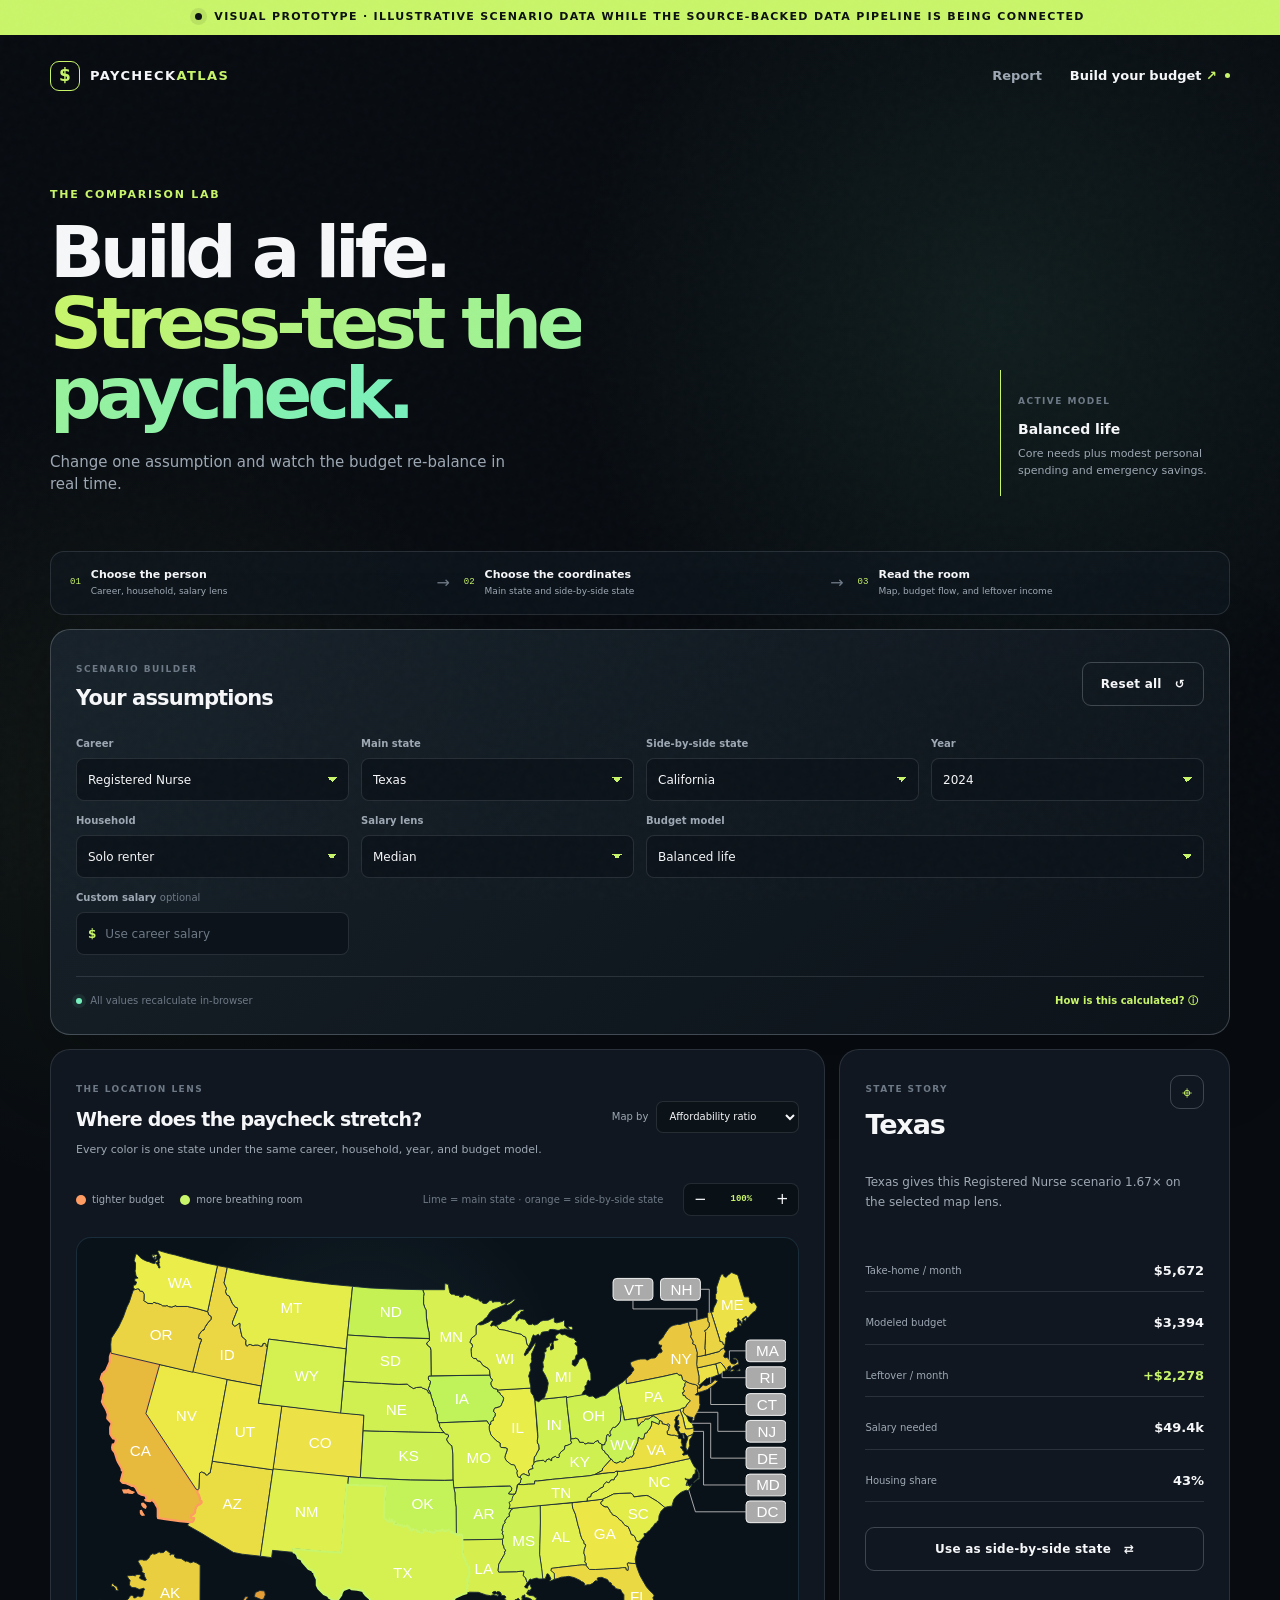
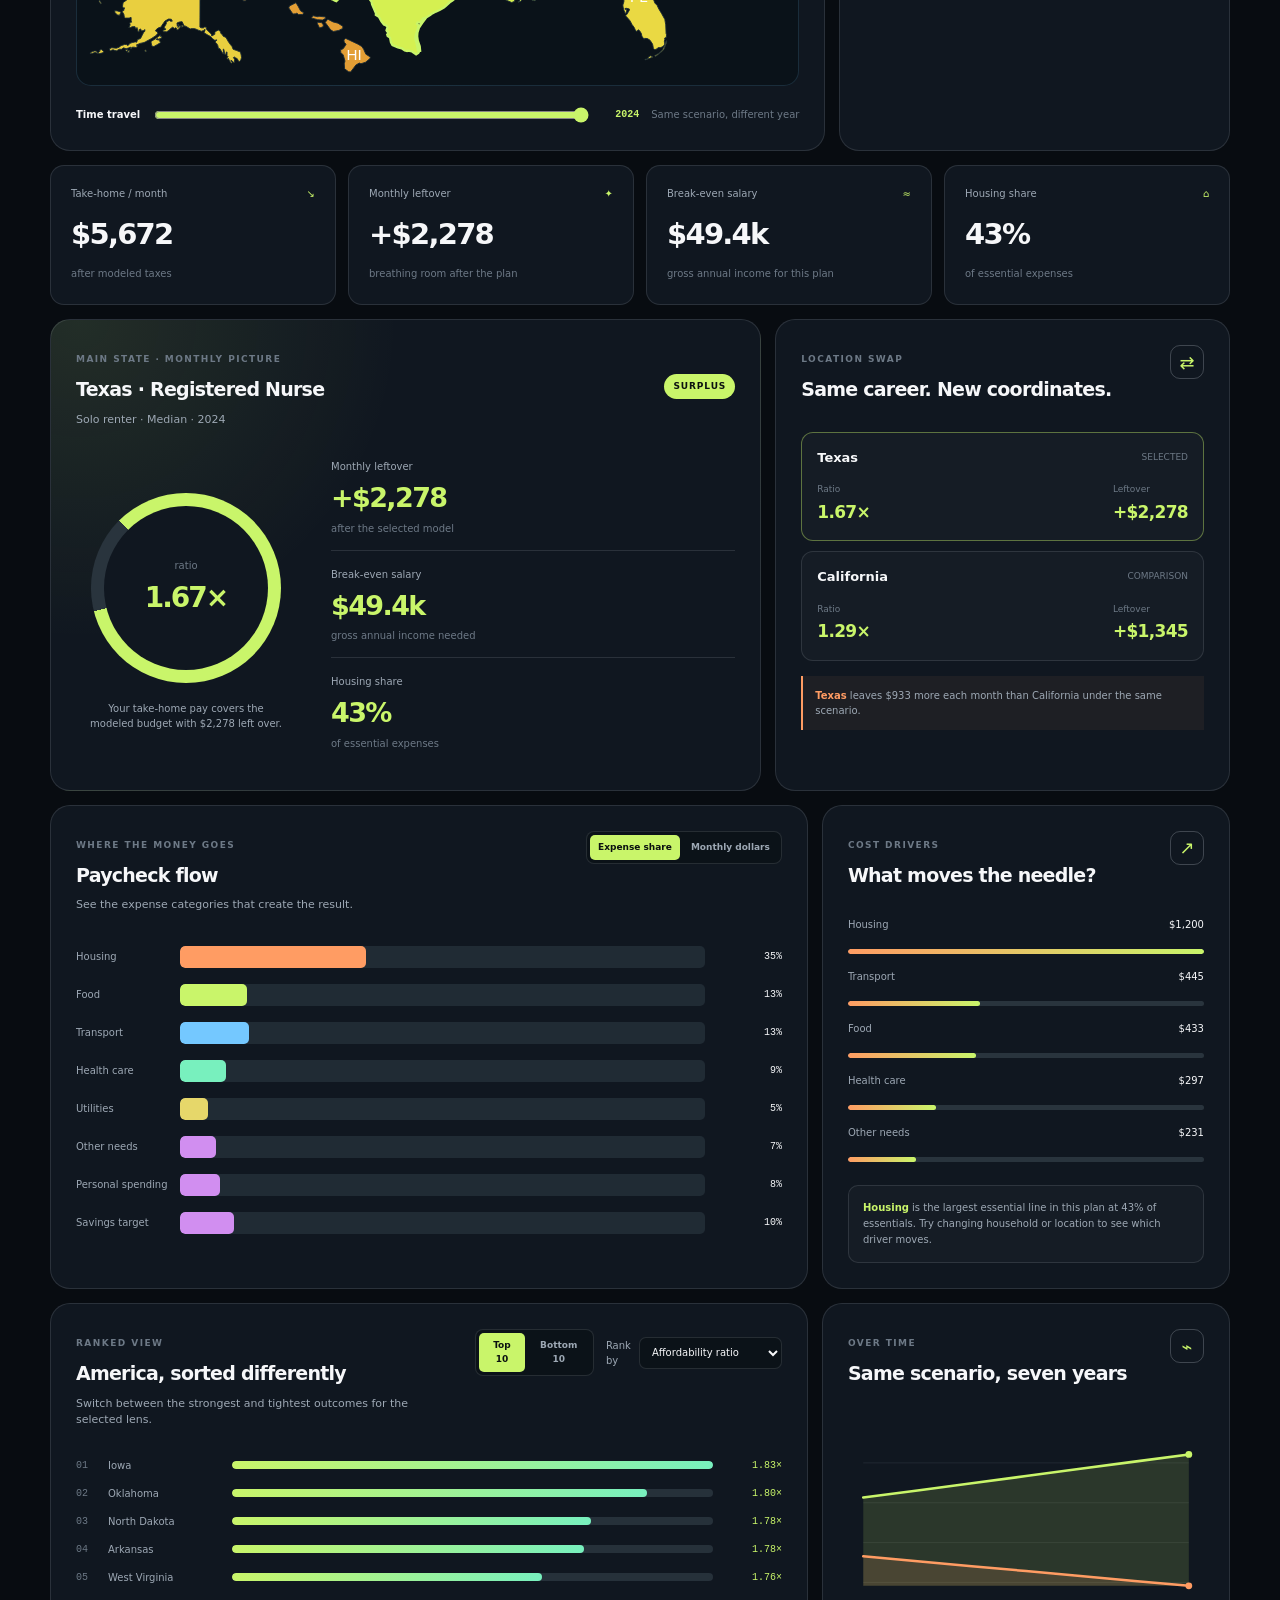
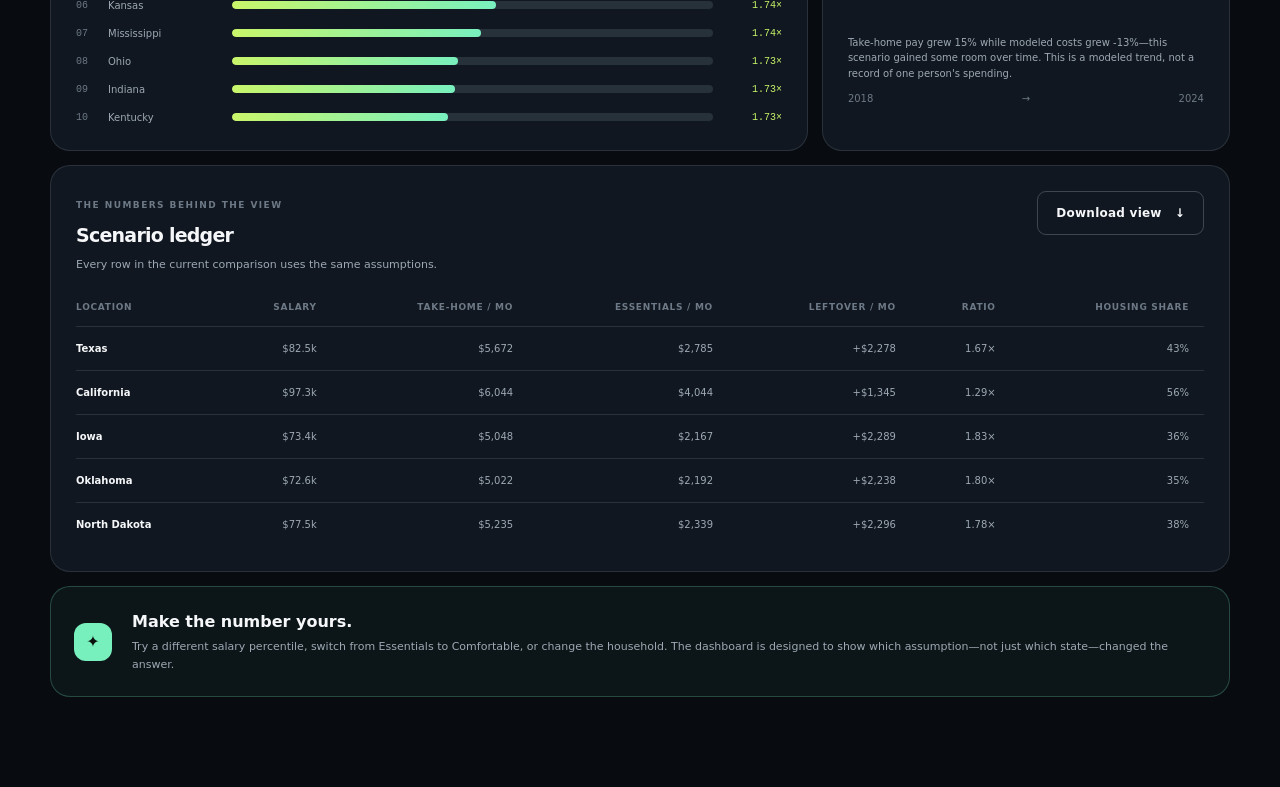
==== dashboard.html @ 1a088d0b "Add persona storytelling and dashboard guidance" ====
<!doctype html>
<html lang="en">
<head>
  <meta charset="utf-8">
  <meta name="viewport" content="width=device-width, initial-scale=1">
  <title>Build your budget · Paycheck Atlas</title>
  <link rel="stylesheet" href="styles.css">
</head>
<body data-page="dashboard">
  <div class="prototype-banner"><span class="pulse-dot"></span> Visual prototype · illustrative scenario data while the source-backed data pipeline is being connected</div>
  <nav class="site-nav shell"><a class="brand" href="index.html"><span class="brand-mark">$</span><span>PAYCHECK<span class="brand-accent">ATLAS</span></span></a><div class="nav-links"><a href="index.html">Report</a><a class="active" href="dashboard.html">Build your budget <span class="arrow">↗</span></a></div></nav>

  <main class="dashboard-shell shell">
    <header class="dashboard-head"><div><p class="eyebrow">The comparison lab</p><h1>Build a life.<br><span class="gradient-text">Stress-test the paycheck.</span></h1><p>Change one assumption and watch the budget re-balance in real time.</p></div><div class="dashboard-mode"><span class="tiny-label">ACTIVE MODEL</span><strong id="active-model-label">Balanced life</strong><span id="active-model-note">Core needs plus modest personal spending and emergency savings.</span></div></header>

    <section class="dashboard-steps" aria-label="How to use the dashboard"><div><span>01</span><strong>Choose the person</strong><small>Career, household, salary lens</small></div><i>→</i><div><span>02</span><strong>Choose the coordinates</strong><small>Main state and side-by-side state</small></div><i>→</i><div><span>03</span><strong>Read the room</strong><small>Map, budget flow, and leftover income</small></div></section>

    <section class="control-stage">
      <div class="control-header"><div><span class="card-kicker">SCENARIO BUILDER</span><h2>Your assumptions</h2></div><button class="button button-ghost" id="reset-dashboard">Reset all <span>↺</span></button></div>
      <div class="control-grid">
        <label class="control-field"><span>Career</span><select id="career-select"></select></label>
        <label class="control-field"><span>Main state</span><select id="state-select"></select></label>
        <label class="control-field"><span>Side-by-side state</span><select id="compare-state-select"></select></label>
        <label class="control-field"><span>Year</span><select id="year-select"></select></label>
        <label class="control-field"><span>Household</span><select id="household-select"></select></label>
        <label class="control-field"><span>Salary lens</span><select id="percentile-select"></select></label>
        <label class="control-field control-wide"><span>Budget model</span><select id="mode-select"></select></label>
        <label class="control-field custom-salary-field"><span>Custom salary <em>optional</em></span><div class="input-prefix"><span>$</span><input id="custom-salary" type="number" min="20000" max="300000" step="1000" placeholder="Use career salary"></div></label>
      </div>
      <div class="control-foot"><span><i class="live-dot"></i> All values recalculate in-browser</span><button class="assumption-button" id="assumptions-open">How is this calculated? <span>ⓘ</span></button></div>
    </section>

    <section class="map-stage">
      <article class="dash-panel map-panel">
        <div class="panel-top map-panel-top"><div><span class="card-kicker">THE LOCATION LENS</span><h2>Where does the paycheck stretch?</h2><p>Every color is one state under the same career, household, year, and budget model.</p></div><label class="inline-select"><span>Map by</span><select id="map-measure"><option value="ratio">Affordability ratio</option><option value="leftover">Monthly leftover</option><option value="required">Salary required</option><option value="price">Price level</option></select></label></div>
        <div class="map-toolbar"><span><i class="map-legend-dot low"></i> tighter budget</span><span><i class="map-legend-dot high"></i> more breathing room</span><span class="map-hint">Lime = main state · orange = side-by-side state</span><div class="map-tools" aria-label="Map zoom controls"><button type="button" id="map-zoom-out" aria-label="Zoom out" title="Zoom out">−</button><button type="button" id="map-zoom-reset" aria-label="Reset map zoom" title="Reset zoom"><span id="map-zoom-value">100%</span></button><button type="button" id="map-zoom-in" aria-label="Zoom in" title="Zoom in">+</button></div></div>
        <div class="atlas-map" id="atlas-map" aria-label="Interactive prototype map of the United States"><div class="map-tooltip" id="map-tooltip" role="status" aria-live="polite"></div></div>
        <div class="map-scrubber"><span class="scrubber-label">Time travel</span><input id="map-year-scrubber" type="range" min="2018" max="2024" step="1" value="2024"><output id="map-year-label">2024</output><span class="scrubber-note">Same scenario, different year</span></div>
      </article>
      <aside class="dash-panel map-story-panel"><div class="panel-top"><div><span class="card-kicker">STATE STORY</span><h2 id="map-selected-state">Texas</h2></div><span class="card-icon">⌖</span></div><p class="map-story-copy" id="map-selected-copy">Click a state to inspect its numbers. Use the button below to make it the side-by-side state.</p><div class="map-story-details" id="map-selected-detail"></div><button class="button button-ghost map-compare-button" id="map-compare-button">Use as side-by-side state <span>⇄</span></button></aside>
    </section>

    <section class="dashboard-kpis" id="dashboard-kpis"></section>

    <section class="dashboard-grid top-grid">
      <article class="dash-panel hero-result-panel"><div class="panel-top"><div><span class="card-kicker">MAIN STATE · MONTHLY PICTURE</span><h2 id="result-title">Texas · Registered Nurse</h2><p id="result-subtitle">Solo renter · Median salary · 2024</p></div><div class="result-badge" id="result-badge">SURPLUS</div></div><div class="hero-result-body"><div class="gauge-wrap"><div class="gauge" id="affordability-gauge"><div class="gauge-center"><span>ratio</span><strong id="gauge-value">1.00×</strong></div></div><div class="gauge-caption" id="gauge-caption">Your take-home pay covers the modeled budget.</div></div><div class="result-figures"><div class="result-figure"><span>Monthly leftover</span><strong id="leftover-value">$0</strong><small id="leftover-note">after the selected model</small></div><div class="result-figure"><span>Break-even salary</span><strong id="break-even-value">$0</strong><small>gross annual income needed</small></div><div class="result-figure"><span>Housing share</span><strong id="housing-share-value">0%</strong><small>of essential expenses</small></div></div></div></article>
      <article class="dash-panel comparison-panel"><div class="panel-top"><div><span class="card-kicker">LOCATION SWAP</span><h2 id="comparison-title">Same career. New coordinates.</h2></div><span class="card-icon">⇄</span></div><div class="compare-cards" id="compare-cards"></div><div class="compare-delta" id="compare-delta"></div></article>
    </section>

    <section class="dashboard-grid chart-grid">
      <article class="dash-panel wide-panel"><div class="panel-top"><div><span class="card-kicker">WHERE THE MONEY GOES</span><h2>Paycheck flow</h2><p>See the expense categories that create the result.</p></div><div class="switch-group" role="group" aria-label="Chart measure"><button class="switch-button active" data-chart-measure="expenses">Expense share</button><button class="switch-button" data-chart-measure="dollars">Monthly dollars</button></div></div><div class="waterfall" id="waterfall-chart"></div></article>
      <article class="dash-panel"><div class="panel-top"><div><span class="card-kicker">COST DRIVERS</span><h2>What moves the needle?</h2></div><span class="card-icon">↗</span></div><div id="driver-list" class="driver-list"></div><div class="driver-callout" id="driver-callout"></div></article>
    </section>

    <section class="dashboard-grid chart-grid lower-grid">
      <article class="dash-panel wide-panel"><div class="panel-top"><div><span class="card-kicker">RANKED VIEW</span><h2>America, sorted differently</h2><p>Switch between the strongest and tightest outcomes for the selected lens.</p></div><div class="rank-panel-actions"><div class="switch-group" role="group" aria-label="Ranking direction"><button class="switch-button active" data-rank-direction="top">Top 10</button><button class="switch-button" data-rank-direction="bottom">Bottom 10</button></div><label class="inline-select"><span>Rank by</span><select id="rank-measure"><option value="ratio">Affordability ratio</option><option value="leftover">Monthly leftover</option><option value="salary">Median salary</option><option value="price">Price level</option></select></label></div></div><div class="ranked-list" id="ranked-list"></div></article>
      <article class="dash-panel"><div class="panel-top"><div><span class="card-kicker">OVER TIME</span><h2>Same scenario, seven years</h2></div><span class="card-icon">⌁</span></div><div class="mini-trend" id="dashboard-trend"></div><p class="trend-insight" id="dashboard-trend-insight"></p><div class="trend-foot"><span id="trend-start">2018</span><span>→</span><span id="trend-end">2024</span></div></article>
    </section>

    <section class="dash-panel table-panel"><div class="panel-top"><div><span class="card-kicker">THE NUMBERS BEHIND THE VIEW</span><h2>Scenario ledger</h2><p>Every row in the current comparison uses the same assumptions.</p></div><div class="table-actions"><button class="button button-ghost" id="download-scenario">Download view <span>↓</span></button></div></div><div class="table-scroll"><table id="scenario-table"><thead><tr><th>Location</th><th>Salary</th><th>Take-home / mo</th><th>Essentials / mo</th><th>Leftover / mo</th><th>Ratio</th><th>Housing share</th></tr></thead><tbody></tbody></table></div></section>

    <section class="dashboard-note"><div class="note-icon">✦</div><div><h3>Make the number yours.</h3><p>Try a different salary percentile, switch from Essentials to Comfortable, or change the household. The dashboard is designed to show which assumption—not just which state—changed the answer.</p></div></section>
  </main>

  <dialog id="assumptions-dialog"><div class="dialog-inner"><button class="dialog-close" id="assumptions-close">×</button><p class="eyebrow">Calculation notes</p><h2>What this prototype is doing</h2><p>The final model will combine annual occupation wages, regional price levels, housing costs, and documented household assumptions. This prototype uses illustrative values so the interactions can be tested before the source-backed pipeline is connected.</p><div class="formula-card"><span>Affordability ratio</span><strong>Take-home income ÷ modeled monthly budget</strong></div><div class="formula-card"><span>Monthly leftover</span><strong>Take-home income − modeled monthly budget</strong></div><p class="dialog-small">The model is a transparent scenario estimate, not financial advice. The final report will list every source, transformation, dropped row, and assumption.</p></div></dialog>
  <script src="data/prototype-data.js"></script><script src="assets/us_map-inline.js"></script><script src="app.js"></script>
</body>
</html>
---- styles.css ----
:root {
  --ink: #f6f7f9;
  --muted: #9da8b4;
  --subtle: #6d7986;
  --line: rgba(226, 236, 245, .12);
  --line-strong: rgba(226, 236, 245, .22);
  --bg: #080c11;
  --panel: #101720;
  --panel-2: #151e28;
  --panel-3: #1b2631;
  --lime: #c9f56a;
  --mint: #78f0be;
  --orange: #ff9c63;
  --coral: #ff6f6f;
  --blue: #74c8ff;
  --violet: #b89cff;
  --radius: 20px;
  --shadow: 0 24px 80px rgba(0, 0, 0, .24);
}

* { box-sizing: border-box; }
html { scroll-behavior: smooth; }
body {
  margin: 0;
  color: var(--ink);
  background:
    radial-gradient(circle at 78% 8%, rgba(121, 240, 190, .08), transparent 27rem),
    radial-gradient(circle at 10% 20%, rgba(201, 245, 106, .05), transparent 25rem),
    var(--bg);
  font-family: Inter, ui-sans-serif, system-ui, -apple-system, BlinkMacSystemFont, "Segoe UI", sans-serif;
  line-height: 1.5;
  overflow-x: hidden;
}

body::before {
  content: "";
  position: fixed;
  inset: 0;
  pointer-events: none;
  opacity: .035;
  background-image: url("data:image/svg+xml,%3Csvg viewBox='0 0 140 140' xmlns='http://www.w3.org/2000/svg'%3E%3Cfilter id='n'%3E%3CfeTurbulence type='fractalNoise' baseFrequency='.9' numOctaves='3' stitchTiles='stitch'/%3E%3C/filter%3E%3Crect width='100%25' height='100%25' filter='url(%23n)' opacity='.6'/%3E%3C/svg%3E");
  z-index: 20;
}

a { color: inherit; text-decoration: none; }
button, select, input { font: inherit; }
button, select { cursor: pointer; }
.shell { width: min(1180px, calc(100% - 48px)); margin-inline: auto; }
.shell-wide { width: min(100%, 1440px); margin-inline: auto; }

.prototype-banner {
  position: relative;
  z-index: 2;
  padding: 9px 20px;
  color: #0b1010;
  background: var(--lime);
  font-size: 11px;
  font-weight: 800;
  letter-spacing: .12em;
  text-align: center;
  text-transform: uppercase;
}
.pulse-dot, .live-dot { display: inline-block; width: 7px; height: 7px; margin-right: 7px; border-radius: 50%; background: currentColor; box-shadow: 0 0 0 5px rgba(0, 0, 0, .08); }
.site-nav { display: flex; align-items: center; justify-content: space-between; min-height: 82px; }
.brand { display: inline-flex; align-items: center; gap: 10px; font-size: 13px; font-weight: 900; letter-spacing: .11em; }
.brand-mark { display: grid; width: 30px; height: 30px; place-items: center; border: 1px solid var(--lime); border-radius: 9px; color: var(--lime); font-size: 17px; letter-spacing: 0; }
.brand-accent { color: var(--lime); }
.nav-links { display: flex; align-items: center; gap: 28px; color: var(--muted); font-size: 13px; font-weight: 700; }
.nav-links a { transition: color .2s ease; }
.nav-links a:hover, .nav-links a.active { color: var(--ink); }
.nav-links a.active::after { content: ""; display: inline-block; width: 5px; height: 5px; margin: 0 0 2px 8px; border-radius: 50%; background: var(--lime); }
.arrow { color: var(--lime); }

.hero { display: grid; min-height: 580px; grid-template-columns: 1.04fr .96fr; align-items: center; gap: 90px; padding: 72px 0 104px; }
.eyebrow, .card-kicker, .tiny-label, .signal-kicker { margin: 0 0 14px; color: var(--lime); font-size: 11px; font-weight: 900; letter-spacing: .16em; text-transform: uppercase; }
.hero h1, .dashboard-head h1 { margin: 0; font-size: clamp(48px, 7vw, 83px); line-height: .98; letter-spacing: -.07em; }
.gradient-text { background: linear-gradient(102deg, var(--lime), var(--mint)); background-clip: text; -webkit-background-clip: text; color: transparent; }
.soft-text { color: #7e8a96; }
.hero-lede { max-width: 540px; margin: 28px 0 34px; color: var(--muted); font-size: 17px; line-height: 1.7; }
.hero-actions { display: flex; align-items: center; gap: 24px; }
.button { display: inline-flex; align-items: center; justify-content: center; gap: 13px; min-height: 44px; padding: 0 18px; border: 0; border-radius: 9px; font-size: 12px; font-weight: 900; letter-spacing: .02em; transition: transform .2s ease, border-color .2s ease, background .2s ease; }
.button:hover { transform: translateY(-2px); }
.button-primary { color: #0a100c; background: var(--lime); }
.button-ghost { border: 1px solid var(--line-strong); color: var(--ink); background: transparent; }
.button-ghost:hover { border-color: var(--lime); color: var(--lime); }
.text-link { color: var(--muted); font-size: 12px; font-weight: 800; }
.text-link span { margin-left: 7px; color: var(--lime); }

.hero-visual { position: relative; min-height: 420px; display: grid; place-items: center; }
.orbit { position: absolute; width: 450px; height: 450px; border: 1px solid rgba(201, 245, 106, .14); border-radius: 50%; transform: rotate(-20deg); }
.orbit::before, .orbit::after { content: ""; position: absolute; width: 9px; height: 9px; border-radius: 50%; background: var(--lime); box-shadow: 0 0 24px var(--lime); }
.orbit::before { top: 14%; right: 10%; }
.orbit::after { bottom: 9%; left: 12%; background: var(--mint); box-shadow: 0 0 24px var(--mint); }
.orbit-two { width: 360px; height: 360px; border-color: rgba(120, 240, 190, .13); transform: rotate(39deg); }
.salary-card { position: relative; z-index: 1; width: min(385px, 90%); padding: 25px; border: 1px solid var(--line-strong); border-radius: 19px; background: linear-gradient(145deg, rgba(29, 42, 51, .97), rgba(14, 20, 27, .98)); box-shadow: var(--shadow); transform: rotate(-3deg); }
.salary-card-top, .salary-role, .mini-flow-row, .score-row { display: flex; align-items: center; justify-content: space-between; }
.tiny-label { margin: 0; color: var(--subtle); font-size: 9px; }
.status-pill, .result-badge { padding: 6px 9px; border-radius: 99px; color: var(--lime); background: rgba(201, 245, 106, .09); font-size: 9px; font-weight: 900; letter-spacing: .1em; }
.salary-role { justify-content: flex-start; gap: 13px; margin: 27px 0 18px; }
.role-icon { display: grid; width: 37px; height: 37px; place-items: center; border-radius: 11px; color: #0b1110; background: var(--lime); font-weight: 900; }
.salary-role strong, .salary-role small { display: block; }
.salary-role strong { font-size: 15px; }
.salary-role small { margin-top: 3px; color: var(--muted); font-size: 11px; }
.salary-amount { font-size: 42px; font-weight: 800; letter-spacing: -.06em; }
.salary-amount span { color: var(--muted); font-size: 13px; font-weight: 500; letter-spacing: 0; }
.mini-flow { margin-top: 23px; padding-top: 17px; border-top: 1px solid var(--line); }
.mini-flow-row { margin: 9px 0; color: var(--muted); font-size: 11px; }
.mini-flow-row b { color: var(--ink); font-size: 12px; }
.mini-flow-row.muted b { color: var(--orange); }
.flow-line { height: 5px; margin: 13px 0 15px; overflow: hidden; border-radius: 99px; background: #2c3740; }
.flow-line i { display: block; height: 100%; border-radius: inherit; background: linear-gradient(90deg, var(--orange), var(--lime)); }
.mini-flow-row.leftover { color: var(--lime); }
.mini-flow-row.leftover b { color: var(--lime); font-size: 17px; }
.score-row { margin-top: 19px; padding-top: 16px; border-top: 1px solid var(--line); color: var(--muted); font-size: 11px; }
.score-row strong { color: var(--lime); font-size: 19px; }
.floating-chip { position: absolute; z-index: 2; display: flex; align-items: center; gap: 9px; padding: 12px 14px; border: 1px solid var(--line-strong); border-radius: 11px; background: rgba(16, 23, 32, .93); box-shadow: 0 15px 35px rgba(0, 0, 0, .22); transform: rotate(4deg); }
.floating-chip span { color: var(--mint); font-size: 18px; }
.floating-chip small, .floating-chip b { display: block; }
.floating-chip small { color: var(--muted); font-size: 9px; }
.floating-chip b { margin-top: 2px; color: var(--ink); font-size: 12px; }
.chip-left { bottom: 11%; left: -2%; }
.chip-right { top: 13%; right: -2%; transform: rotate(-4deg); }

.signal-strip { border-top: 1px solid var(--line); border-bottom: 1px solid var(--line); background: rgba(19, 28, 36, .52); }
.signal-grid { display: grid; grid-template-columns: 1fr 1fr; gap: 40px; padding: 30px 0; }
.signal-grid p { max-width: 540px; margin: 0; color: var(--ink); font-size: 20px; letter-spacing: -.02em; }
.signal-note { display: flex; align-items: center; justify-content: flex-end; gap: 15px; color: var(--muted); font-size: 12px; line-height: 1.6; text-align: left; }
.signal-note em { color: var(--lime); font-style: normal; }
.signal-line { width: 55px; height: 1px; background: var(--lime); }

.passport-section { display: grid; grid-template-columns: .72fr 1.28fr; gap: 65px; align-items: center; padding: 92px 0 50px; }
.passport-intro h2 { margin: 0; font-size: clamp(35px, 4vw, 55px); line-height: .99; letter-spacing: -.07em; }
.passport-intro > p:not(.eyebrow) { max-width: 330px; margin: 23px 0 0; color: var(--muted); font-size: 13px; line-height: 1.75; }
.persona-note { max-width: 330px; margin-top: 20px; padding: 12px 14px; border-left: 2px solid var(--mint); background: rgba(120, 240, 190, .045); }
.persona-note span, .persona-note strong { display: block; }
.persona-note span { color: var(--mint); font-family: ui-monospace, monospace; font-size: 8px; letter-spacing: .12em; }
.persona-note strong { margin-top: 5px; color: var(--ink); font-size: 10px; }
.question-stack { display: grid; gap: 10px; margin-top: 30px; }
.question-stack > div { display: grid; grid-template-columns: 27px 1fr; align-items: center; gap: 10px; padding: 11px 0; border-top: 1px solid var(--line); }
.question-stack span { color: var(--lime); font-family: ui-monospace, monospace; font-size: 9px; }
.question-stack strong { font-size: 11px; font-weight: 700; }
.passport-lab { position: relative; min-height: 385px; padding: 27px; overflow: hidden; border: 1px solid rgba(120, 240, 190, .26); border-radius: var(--radius); background: radial-gradient(circle at 80% 10%, rgba(120, 240, 190, .14), transparent 16rem), linear-gradient(145deg, #17252b, #0e151c); box-shadow: var(--shadow); }
.passport-lab::after { content: ""; position: absolute; right: -58px; bottom: -85px; width: 220px; height: 220px; border: 1px solid rgba(201, 245, 106, .18); border-radius: 50%; box-shadow: 0 0 0 19px rgba(201, 245, 106, .025), 0 0 0 39px rgba(201, 245, 106, .02); }
.passport-lab-head { position: relative; z-index: 1; display: flex; align-items: flex-start; justify-content: space-between; gap: 20px; }
.passport-lab h3 { margin: 5px 0 0; font-size: 20px; letter-spacing: -.05em; }
.passport-stamp { padding: 7px 9px; border: 1px solid rgba(201, 245, 106, .4); border-radius: 4px; color: var(--lime); font-family: ui-monospace, monospace; font-size: 9px; letter-spacing: .1em; transform: rotate(5deg); }
.passport-controls { position: relative; z-index: 1; display: grid; grid-template-columns: 1.3fr 1fr 1fr; gap: 8px; margin-top: 25px; }
.passport-controls label > span { display: block; margin-bottom: 6px; color: var(--muted); font-size: 9px; }
.passport-controls select { width: 100%; min-height: 37px; padding: 0 9px; border: 1px solid var(--line); border-radius: 7px; color: var(--ink); background: rgba(5, 10, 14, .55); font-size: 10px; }
.passport-route { position: relative; z-index: 1; display: grid; grid-template-columns: 1fr 1fr; gap: 17px; margin-top: 32px; }
.route-line { position: absolute; top: 31px; right: 22%; left: 22%; height: 1px; background: repeating-linear-gradient(90deg, var(--lime) 0 7px, transparent 7px 12px); }
.route-line i { position: absolute; inset: -3px auto auto 0; width: 7px; height: 7px; border-radius: 50%; background: var(--lime); box-shadow: 0 0 15px var(--lime); }
.route-plane { position: absolute; top: -10px; left: 48%; display: grid; width: 21px; height: 21px; place-items: center; border-radius: 50%; color: #0a100c; background: var(--lime); font-size: 10px; box-shadow: 0 0 17px rgba(201, 245, 106, .5); }
.passport-place { min-height: 59px; padding: 13px; border: 1px solid rgba(201, 245, 106, .25); border-radius: 10px; background: rgba(8, 14, 18, .55); }
.passport-place-b { border-color: rgba(255, 156, 99, .3); }
.passport-place small, .passport-place strong { display: block; }
.passport-place small { color: var(--muted); font-size: 9px; }
.passport-place strong { margin-top: 2px; color: var(--lime); font-size: 18px; letter-spacing: -.05em; }
.passport-place-b strong { color: var(--orange); }
.passport-result { position: relative; z-index: 1; display: flex; align-items: baseline; justify-content: space-between; gap: 15px; margin-top: 20px; padding-top: 15px; border-top: 1px solid var(--line); color: var(--muted); font-size: 10px; }
.passport-result strong { color: var(--ink); font-size: 13px; }
.passport-result .passport-delta { color: var(--orange); font-family: ui-monospace, monospace; font-size: 12px; }
.passport-lab .card-link { position: relative; z-index: 1; margin-top: 21px; }

.equation-section { padding: 78px 0 30px; }
.equation-heading { margin-bottom: 29px; }
.equation-heading h2 { font-size: clamp(31px, 4vw, 50px); }
.equation-board { position: relative; overflow: hidden; padding: 25px; border: 1px solid rgba(116, 200, 255, .24); border-radius: var(--radius); background: radial-gradient(circle at 87% 20%, rgba(116, 200, 255, .14), transparent 18rem), linear-gradient(135deg, #111f29, #0d151c 72%); }
.equation-board::after { content: ""; position: absolute; right: -55px; bottom: -90px; width: 235px; height: 235px; border: 1px solid rgba(116, 200, 255, .18); border-radius: 50%; box-shadow: 0 0 0 19px rgba(116, 200, 255, .025), 0 0 0 40px rgba(116, 200, 255, .02); }
.equation-board-top { position: relative; z-index: 1; display: flex; align-items: center; justify-content: space-between; gap: 20px; padding-bottom: 20px; border-bottom: 1px solid var(--line); }
.equation-note { color: var(--subtle); font-family: ui-monospace, monospace; font-size: 9px; letter-spacing: .08em; text-transform: uppercase; }
.equation-line { position: relative; z-index: 1; display: grid; grid-template-columns: 1fr auto 1fr auto 1fr auto 1fr; align-items: center; gap: 13px; padding: 27px 0; }
.equation-node { min-height: 98px; padding: 15px; border: 1px solid var(--line); border-radius: 11px; background: rgba(7, 13, 18, .48); }
.equation-node > span { color: var(--blue); font-family: ui-monospace, monospace; font-size: 9px; }
.equation-node strong, .equation-node small { display: block; }
.equation-node strong { margin-top: 18px; color: var(--ink); font-size: 13px; }
.equation-node small { margin-top: 3px; color: var(--muted); font-size: 9px; }
.equation-node.equation-result { border-color: rgba(201, 245, 106, .35); background: rgba(201, 245, 106, .08); }
.equation-node.equation-result > span, .equation-node.equation-result strong { color: var(--lime); }
.equation-arrow { color: var(--blue); font-size: 18px; font-weight: 400; }
.equation-bottom { position: relative; z-index: 1; display: flex; align-items: center; justify-content: space-between; gap: 20px; padding-top: 18px; border-top: 1px solid var(--line); color: var(--muted); font-size: 10px; }
.equation-bottom > span:first-child { color: var(--blue); font-family: ui-monospace, monospace; font-size: 9px; letter-spacing: .1em; }
.equation-bottom strong { color: var(--ink); font-size: 13px; }
.equation-mark { color: var(--lime); font-family: ui-monospace, monospace; font-size: 14px; }
.reading-guide { display: grid; grid-template-columns: repeat(3, 1fr); gap: 12px; margin-top: 12px; }
.reading-guide > div { min-height: 165px; padding: 22px; border: 1px solid var(--line); border-radius: 14px; background: rgba(17, 25, 34, .55); }
.reading-guide strong, .reading-guide p { display: block; }
.reading-guide strong { margin-top: 14px; font-size: 14px; letter-spacing: -.02em; }
.reading-guide p { margin: 10px 0 0; color: var(--muted); font-size: 11px; line-height: 1.65; }

.section { padding: 112px 0; }
.section-dark { max-width: 1440px; padding: 112px 0; background: linear-gradient(120deg, #101a20, #0c1218 80%); }
.section-heading { display: flex; align-items: end; justify-content: space-between; gap: 35px; margin-bottom: 45px; }
.section-heading h2 { margin: 0; font-size: clamp(34px, 4vw, 56px); line-height: 1; letter-spacing: -.06em; }
.section-intro { max-width: 390px; margin: 0 0 3px; color: var(--muted); font-size: 13px; line-height: 1.75; }
.section-heading.compact { margin-bottom: 52px; }
.metric-grid { display: grid; grid-template-columns: repeat(4, 1fr); gap: 12px; margin-bottom: 14px; }
.metric-card { min-height: 150px; padding: 22px; border: 1px solid var(--line); border-radius: 14px; background: rgba(17, 25, 34, .74); }
.metric-card .metric-label { color: var(--muted); font-size: 11px; }
.metric-card .metric-value { display: block; margin: 15px 0 7px; color: var(--lime); font-size: 30px; font-weight: 800; letter-spacing: -.06em; }
.metric-card .metric-note { color: var(--subtle); font-size: 10px; line-height: 1.4; }
.feature-grid { display: grid; grid-template-columns: 1.12fr .88fr; gap: 14px; }
.feature-card, .model-card { border: 1px solid var(--line); border-radius: var(--radius); background: var(--panel); }
.feature-card { min-height: 400px; padding: 29px; }
.feature-head, .panel-top { display: flex; align-items: flex-start; justify-content: space-between; gap: 20px; }
.feature-head h3, .panel-top h2, .model-card h3 { margin: 6px 0 0; font-size: 20px; letter-spacing: -.04em; }
.card-kicker { margin: 0; color: var(--subtle); font-size: 9px; }
.card-icon { display: grid; width: 34px; height: 34px; flex: 0 0 34px; place-items: center; border: 1px solid var(--line-strong); border-radius: 10px; color: var(--lime); font-size: 18px; }
.feature-card > p { color: var(--muted); font-size: 13px; line-height: 1.7; }
.feature-map { background: radial-gradient(circle at 92% 3%, rgba(201, 245, 106, .06), transparent 17rem), var(--panel); }
.state-bars { display: grid; gap: 13px; margin: 27px 0; }
.state-bar-row { display: grid; grid-template-columns: 116px 1fr 45px; align-items: center; gap: 10px; font-size: 11px; }
.state-bar-row .state-name { overflow: hidden; color: var(--muted); text-overflow: ellipsis; white-space: nowrap; }
.bar-track { height: 7px; overflow: hidden; border-radius: 99px; background: #26313a; }
.bar-fill { height: 100%; border-radius: inherit; background: linear-gradient(90deg, var(--orange), var(--lime)); }
.state-bar-row .bar-value { color: var(--lime); font-weight: 900; text-align: right; }
.card-link { display: inline-flex; gap: 11px; margin-top: 6px; color: var(--lime); font-size: 12px; font-weight: 800; }
.flow-legend { display: flex; flex-wrap: wrap; gap: 13px; margin: 28px 0 18px; color: var(--muted); font-size: 10px; }
.dot { display: inline-block; width: 7px; height: 7px; margin-right: 5px; border-radius: 50%; }
.dot.housing, .flow-segment.housing { background: var(--orange); }
.dot.food, .flow-segment.food { background: var(--lime); }
.dot.transport, .flow-segment.transport { background: var(--blue); }
.dot.other, .flow-segment.other { background: var(--violet); }
.stacked-flow { display: flex; height: 43px; overflow: hidden; border-radius: 9px; background: var(--panel-3); }
.flow-segment { min-width: 4px; transition: width .4s ease; }
.feature-footnote { margin-top: 25px !important; color: var(--subtle) !important; font-size: 11px !important; }

.insight-grid { display: grid; grid-template-columns: .76fr 1.24fr; gap: 50px; align-items: center; }
.big-number { display: block; color: var(--lime); font-size: clamp(68px, 9vw, 112px); font-weight: 800; line-height: .9; letter-spacing: -.09em; }
.big-label { max-width: 270px; margin: 23px 0 35px; color: var(--muted); font-size: 13px; line-height: 1.7; }
.quote-card { max-width: 300px; padding: 18px 20px; border-left: 2px solid var(--lime); background: rgba(255, 255, 255, .025); }
.quote-mark { color: var(--lime); font-size: 25px; line-height: .5; }
.quote-card p { margin: 8px 0 0; color: #c7d0d8; font-size: 12px; line-height: 1.6; }
.trend-panel { padding: 25px; border: 1px solid var(--line); border-radius: var(--radius); background: rgba(17, 25, 34, .7); }
.trend-panel h3 { margin: 5px 0 0; font-size: 16px; }
.legend { display: flex; gap: 14px; color: var(--muted); font-size: 10px; }
.legend-line { display: inline-block; width: 20px; margin: 0 5px 3px 0; border-top: 2px solid; }
.salary-line { border-color: var(--lime); }
.cost-line { border-color: var(--orange); }
.trend-chart { height: 235px; margin-top: 24px; }
.trend-chart svg, .mini-trend svg { width: 100%; height: 100%; overflow: visible; }
.trend-grid-line { stroke: rgba(226, 236, 245, .09); stroke-width: 1; }
.trend-path { fill: none; stroke-width: 3; stroke-linecap: round; stroke-linejoin: round; }
.trend-area { opacity: .14; }
.axis-labels, .trend-foot { display: flex; justify-content: space-between; color: var(--subtle); font-size: 10px; }
.model-grid { display: grid; grid-template-columns: repeat(4, 1fr); gap: 12px; }
.model-card { min-height: 195px; padding: 24px; background: transparent; }
.model-number { color: var(--lime); font-family: ui-monospace, SFMono-Regular, Menlo, monospace; font-size: 11px; }
.model-card p { margin: 14px 0 0; color: var(--muted); font-size: 12px; line-height: 1.7; }
.closing-cta { display: flex; align-items: center; justify-content: space-between; gap: 25px; margin-top: 14px; padding: 30px; border: 1px solid rgba(201, 245, 106, .28); border-radius: var(--radius); background: linear-gradient(105deg, rgba(201, 245, 106, .09), transparent); }
.closing-cta .eyebrow { margin-bottom: 8px; }
.closing-cta h3 { margin: 0; font-size: 22px; letter-spacing: -.04em; }
.site-footer { display: flex; justify-content: space-between; gap: 20px; padding: 28px 0 42px; border-top: 1px solid var(--line); color: var(--subtle); font-size: 10px; letter-spacing: .08em; text-transform: uppercase; }

.dashboard-shell { padding-bottom: 90px; }
.dashboard-head { display: flex; align-items: end; justify-content: space-between; gap: 40px; padding: 70px 0 55px; }
.dashboard-head h1 { font-size: clamp(44px, 6vw, 72px); }
.dashboard-head > div:first-child > p:last-child { max-width: 470px; margin: 22px 0 0; color: var(--muted); font-size: 15px; }
.dashboard-mode { max-width: 230px; padding: 17px; border-left: 1px solid var(--lime); }
.dashboard-mode strong, .dashboard-mode span:last-child { display: block; }
.dashboard-mode strong { margin: 8px 0 5px; font-size: 14px; }
.dashboard-mode span:last-child { color: var(--muted); font-size: 11px; line-height: 1.55; }
.dashboard-steps { display: grid; grid-template-columns: 1fr auto 1fr auto 1fr; align-items: center; gap: 14px; margin-bottom: 14px; padding: 15px 19px; border: 1px solid var(--line); border-radius: 14px; background: rgba(17, 25, 34, .56); }
.dashboard-steps > div { display: grid; grid-template-columns: auto 1fr; column-gap: 10px; align-items: center; }
.dashboard-steps > div > span { grid-row: span 2; color: var(--lime); font-family: ui-monospace, monospace; font-size: 9px; }
.dashboard-steps strong, .dashboard-steps small { display: block; }
.dashboard-steps strong { font-size: 11px; }
.dashboard-steps small { margin-top: 2px; color: var(--muted); font-size: 9px; }
.dashboard-steps > i { color: var(--subtle); font-style: normal; }
.control-stage { padding: 25px; border: 1px solid var(--line-strong); border-radius: var(--radius); background: linear-gradient(145deg, rgba(25, 36, 45, .9), rgba(14, 20, 27, .9)); box-shadow: var(--shadow); }
.control-header { display: flex; align-items: center; justify-content: space-between; margin-bottom: 22px; }
.control-header h2 { margin: 4px 0 0; font-size: 21px; letter-spacing: -.04em; }
.control-grid { display: grid; grid-template-columns: repeat(4, 1fr); gap: 12px; }
.control-field { display: block; min-width: 0; }
.control-field > span { display: block; margin: 0 0 7px; color: var(--muted); font-size: 10px; font-weight: 800; }
.control-field em { color: var(--subtle); font-style: normal; font-weight: 500; }
.control-field select, .input-prefix { width: 100%; min-height: 43px; padding: 0 11px; border: 1px solid var(--line); border-radius: 8px; color: var(--ink); background: #0c131a; outline: none; font-size: 12px; }
.control-field select:focus, .input-prefix:focus-within { border-color: var(--lime); box-shadow: 0 0 0 3px rgba(201, 245, 106, .09); }
.control-field select { appearance: none; background-image: linear-gradient(45deg, transparent 50%, var(--lime) 50%), linear-gradient(135deg, var(--lime) 50%, transparent 50%); background-position: calc(100% - 16px) 18px, calc(100% - 11px) 18px; background-size: 5px 5px, 5px 5px; background-repeat: no-repeat; padding-right: 30px; }
.input-prefix { display: flex; align-items: center; gap: 7px; }
.input-prefix span { margin: 0; color: var(--lime); font-weight: 900; }
.input-prefix input { width: 100%; border: 0; outline: 0; color: var(--ink); background: transparent; font-size: 12px; }
.input-prefix input::placeholder { color: var(--subtle); }
.control-wide { grid-column: span 2; }
.control-foot { display: flex; align-items: center; justify-content: space-between; gap: 20px; margin-top: 21px; padding-top: 15px; border-top: 1px solid var(--line); color: var(--subtle); font-size: 10px; }
.live-dot { width: 6px; height: 6px; margin-right: 5px; color: var(--mint); box-shadow: 0 0 0 4px rgba(120, 240, 190, .08); }
.assumption-button { border: 0; color: var(--lime); background: none; font-size: 10px; font-weight: 800; }
.dashboard-kpis { display: grid; grid-template-columns: repeat(4, 1fr); gap: 12px; margin: 14px 0; }
.kpi-card { padding: 20px; border: 1px solid var(--line); border-radius: 14px; background: var(--panel); }
.kpi-top { display: flex; justify-content: space-between; color: var(--muted); font-size: 10px; }
.kpi-icon { color: var(--lime); }
.kpi-value { display: block; margin: 12px 0 4px; color: var(--ink); font-size: 29px; font-weight: 800; letter-spacing: -.06em; }
.kpi-note { color: var(--subtle); font-size: 10px; }
.map-stage { display: grid; grid-template-columns: 1.33fr .67fr; gap: 14px; margin-top: 14px; }
.map-panel { min-width: 0; background: radial-gradient(circle at 5% 0%, rgba(116, 200, 255, .08), transparent 24rem), var(--panel); }
.map-panel-top { align-items: center; }
.map-toolbar { display: flex; flex-wrap: wrap; align-items: center; gap: 16px; margin-top: 25px; color: var(--muted); font-size: 10px; }
.map-toolbar span { display: inline-flex; align-items: center; }
.map-hint { margin-left: auto; color: var(--subtle); }
.map-tools { display: inline-flex; align-items: center; gap: 4px; margin-left: 4px; padding: 3px; border: 1px solid var(--line); border-radius: 8px; background: rgba(5, 10, 14, .52); }
.map-tools button { display: grid; min-width: 26px; height: 25px; place-items: center; padding: 0 6px; border: 0; border-radius: 5px; color: var(--ink); background: transparent; font-size: 15px; line-height: 1; }
.map-tools button:hover:not(:disabled) { color: #0a100c; background: var(--lime); }
.map-tools button:disabled { cursor: not-allowed; opacity: .35; }
.map-tools button:nth-child(2) { min-width: 48px; color: var(--lime); font-family: ui-monospace, monospace; font-size: 9px; font-weight: 800; }
.map-tooltip { position: absolute; z-index: 5; width: 200px; padding: 12px 13px; border: 1px solid rgba(201, 245, 106, .42); border-radius: 9px; color: var(--muted); background: rgba(8, 14, 18, .96); box-shadow: 0 12px 30px rgba(0, 0, 0, .35); font-size: 10px; line-height: 1.45; opacity: 0; pointer-events: none; transform: translateY(4px); transition: opacity .14s ease, transform .14s ease; }
.map-tooltip.visible { opacity: 1; transform: translateY(0); }
.map-tooltip strong, .map-tooltip span { display: block; }
.map-tooltip strong { margin-bottom: 5px; color: var(--ink); font-size: 13px; }
.map-tooltip span:last-child { margin-top: 4px; color: var(--lime); }
.map-legend-dot { display: inline-block; width: 10px; height: 10px; margin-right: 6px; border-radius: 50%; }
.map-legend-dot.low { background: var(--orange); }
.map-legend-dot.high { background: var(--lime); }
.atlas-map { position: relative; display: flex; min-height: 305px; margin-top: 21px; padding: 12px; align-items: center; justify-content: center; overflow: hidden; border: 1px solid rgba(116, 200, 255, .15); border-radius: 15px; background: radial-gradient(circle at 40% 33%, rgba(116, 200, 255, .08), transparent 38%), #0a1219; }
.state-map-object { display: block; width: 100%; height: auto; min-height: 280px; border: 0; }
.state-map-inline { display: block; width: 100%; height: auto; min-height: 0; aspect-ratio: 961.84375 / 582.625; transform-origin: 50% 50%; transition: transform .22s ease; }
.map-loading { display: grid; min-height: 280px; place-items: center; color: var(--muted); font-size: 11px; letter-spacing: .06em; text-transform: uppercase; }
.map-state { position: relative; display: grid; min-width: 0; place-items: center; padding: 3px; overflow: hidden; border: 1px solid rgba(255, 255, 255, .1); border-radius: 6px; color: #08100b; background: var(--map-color, var(--lime)); font-family: ui-monospace, SFMono-Regular, Menlo, monospace; font-size: 9px; font-weight: 900; transition: transform .18s ease, box-shadow .18s ease, border-color .18s ease; }
.map-state:hover { z-index: 2; transform: translateY(-3px) scale(1.08); border-color: var(--ink); box-shadow: 0 8px 22px rgba(0, 0, 0, .35); }
.map-state.active { z-index: 3; border: 2px solid var(--lime); box-shadow: 0 0 0 3px rgba(201, 245, 106, .16), 0 9px 24px rgba(0, 0, 0, .35); }
.map-state.compare { border: 2px solid var(--orange); box-shadow: 0 0 0 3px rgba(255, 156, 99, .14); }
.map-state.active.compare { border-color: var(--lime); box-shadow: 0 0 0 3px rgba(201, 245, 106, .16), 0 0 0 5px rgba(255, 156, 99, .12); }
.map-state span { display: block; max-width: 100%; overflow: hidden; text-overflow: ellipsis; white-space: nowrap; }
.map-scrubber { display: grid; grid-template-columns: auto 1fr auto auto; align-items: center; gap: 12px; margin-top: 19px; color: var(--muted); font-size: 10px; }
.map-scrubber input { accent-color: var(--lime); }
.map-scrubber output { min-width: 36px; color: var(--lime); font-family: ui-monospace, monospace; font-weight: 900; text-align: right; }
.scrubber-label { color: var(--ink); font-weight: 800; }
.scrubber-note { color: var(--subtle); }
.map-story-panel { background: linear-gradient(145deg, rgba(28, 42, 49, .9), var(--panel)); }
.map-story-panel h2 { font-size: 27px !important; }
.map-story-copy { min-height: 57px; margin: 26px 0 21px; color: var(--muted); font-size: 12px; line-height: 1.7; }
.map-story-details { display: grid; gap: 10px; }
.map-story-row { display: flex; align-items: center; justify-content: space-between; padding: 11px 0; border-bottom: 1px solid var(--line); color: var(--muted); font-size: 10px; }
.map-story-row strong { color: var(--ink); font-size: 13px; }
.map-story-row strong.good { color: var(--lime); }
.map-story-row strong.tight { color: var(--orange); }
.map-compare-button { width: 100%; margin-top: 25px; }
.dashboard-grid { display: grid; grid-template-columns: 1.22fr .78fr; gap: 14px; margin-top: 14px; }
.dash-panel { min-width: 0; padding: 25px; border: 1px solid var(--line); border-radius: var(--radius); background: var(--panel); }
.dash-panel .panel-top h2 { font-size: 19px; }
.dash-panel .panel-top p { margin: 8px 0 0; color: var(--muted); font-size: 11px; }
.hero-result-panel { background: radial-gradient(circle at 4% 0%, rgba(201, 245, 106, .1), transparent 20rem), var(--panel); }
.hero-result-panel .panel-top { align-items: center; }
.result-badge { color: #0b1110; background: var(--lime); }
.hero-result-body { display: grid; grid-template-columns: 220px 1fr; align-items: center; gap: 35px; margin-top: 31px; }
.gauge-wrap { text-align: center; }
.gauge { position: relative; width: 190px; height: 190px; margin: auto; border-radius: 50%; background: conic-gradient(var(--lime) 0 55%, #29343d 55% 100%); transform: rotate(-45deg); }
.gauge::after { content: ""; position: absolute; inset: 13px; border-radius: 50%; background: var(--panel); }
.gauge-center { position: absolute; inset: 0; z-index: 1; display: grid; place-content: center; transform: rotate(45deg); }
.gauge-center span { color: var(--subtle); font-size: 10px; }
.gauge-center strong { margin-top: 4px; color: var(--lime); font-size: 28px; letter-spacing: -.07em; }
.gauge-caption { max-width: 200px; margin: 18px auto 0; color: var(--muted); font-size: 10px; line-height: 1.5; }
.result-figures { display: grid; gap: 16px; }
.result-figure { padding-bottom: 14px; border-bottom: 1px solid var(--line); }
.result-figure:last-child { border-bottom: 0; }
.result-figure span, .result-figure small { display: block; color: var(--muted); font-size: 10px; }
.result-figure strong { display: inline-block; margin: 4px 8px 2px 0; color: var(--lime); font-size: 27px; letter-spacing: -.06em; }
.result-figure small { color: var(--subtle); }
.compare-cards { display: grid; gap: 10px; margin-top: 28px; }
.compare-card { padding: 15px; border: 1px solid var(--line); border-radius: 12px; background: rgba(255, 255, 255, .025); }
.compare-card.primary { border-color: rgba(201, 245, 106, .4); }
.compare-card-top, .compare-metrics { display: flex; align-items: center; justify-content: space-between; gap: 10px; }
.compare-card-top strong { font-size: 13px; }
.compare-tag { color: var(--subtle); font-size: 9px; text-transform: uppercase; }
.compare-metrics { margin-top: 16px; }
.compare-metric span, .compare-metric b { display: block; }
.compare-metric span { color: var(--subtle); font-size: 9px; }
.compare-metric b { margin-top: 3px; color: var(--ink); font-size: 17px; letter-spacing: -.04em; }
.compare-metric b.good { color: var(--lime); }
.compare-delta { margin-top: 15px; padding: 12px; border-left: 2px solid var(--orange); color: var(--muted); background: rgba(255, 156, 99, .06); font-size: 10px; line-height: 1.5; }
.compare-delta strong { color: var(--orange); }
.chart-grid { grid-template-columns: 1.3fr .7fr; }
.wide-panel { min-width: 0; }
.switch-group { display: flex; gap: 3px; padding: 3px; border: 1px solid var(--line); border-radius: 8px; background: #0b1218; }
.switch-button { padding: 6px 8px; border: 0; border-radius: 5px; color: var(--muted); background: transparent; font-size: 9px; font-weight: 800; }
.switch-button.active { color: #0b1110; background: var(--lime); }
.rank-panel-actions { display: flex; align-items: center; gap: 12px; }
.waterfall { display: grid; gap: 16px; margin-top: 32px; }
.waterfall-row { display: grid; grid-template-columns: 92px 1fr 65px; align-items: center; gap: 12px; }
.waterfall-label { color: var(--muted); font-size: 10px; }
.waterfall-track { height: 22px; overflow: hidden; border-radius: 5px; background: #202b34; }
.waterfall-fill { height: 100%; min-width: 3px; border-radius: 5px; transition: width .35s ease; }
.waterfall-fill.housing { background: var(--orange); }
.waterfall-fill.food { background: var(--lime); }
.waterfall-fill.transport { background: var(--blue); }
.waterfall-fill.health { background: var(--mint); }
.waterfall-fill.childcare { background: var(--violet); }
.waterfall-fill.utilities { background: #e6d76a; }
.waterfall-fill.other { background: #d18ef0; }
.waterfall-value { color: var(--ink); font-family: ui-monospace, monospace; font-size: 10px; text-align: right; }
.driver-list { display: grid; gap: 15px; margin-top: 28px; }
.driver-row { display: grid; grid-template-columns: 1fr 44px; gap: 10px; }
.driver-label, .driver-value { color: var(--muted); font-size: 10px; }
.driver-value { color: var(--ink); text-align: right; }
.driver-meter { height: 5px; margin-top: 7px; overflow: hidden; border-radius: 99px; background: #29343d; grid-column: span 2; }
.driver-meter i { display: block; height: 100%; border-radius: inherit; background: linear-gradient(90deg, var(--orange), var(--lime)); }
.driver-callout { margin-top: 23px; padding: 14px; border: 1px solid var(--line); border-radius: 10px; color: var(--muted); background: rgba(255, 255, 255, .025); font-size: 10px; line-height: 1.6; }
.driver-callout strong { color: var(--lime); }
.lower-grid { grid-template-columns: 1.3fr .7fr; }
.inline-select { display: flex; align-items: center; gap: 8px; color: var(--muted); font-size: 10px; }
.inline-select select { min-height: 32px; padding: 0 25px 0 8px; border: 1px solid var(--line); border-radius: 7px; color: var(--ink); background: #0b1218; font-size: 10px; }
.ranked-list { display: grid; gap: 13px; margin-top: 29px; }
.ranked-row { display: grid; grid-template-columns: 23px 115px 1fr 60px; align-items: center; gap: 9px; }
.rank-number { color: var(--subtle); font-family: ui-monospace, monospace; font-size: 10px; }
.rank-name { overflow: hidden; color: var(--muted); font-size: 10px; text-overflow: ellipsis; white-space: nowrap; }
.rank-bar-track { height: 8px; overflow: hidden; border-radius: 99px; background: #26313a; }
.rank-bar { height: 100%; border-radius: inherit; background: linear-gradient(90deg, var(--lime), var(--mint)); }
.rank-value { color: var(--lime); font-family: ui-monospace, monospace; font-size: 10px; text-align: right; }
.mini-trend { height: 210px; margin-top: 25px; }
.trend-insight { min-height: 34px; margin: 12px 0 0; color: var(--muted); font-size: 10px; line-height: 1.55; }
.trend-foot { margin-top: 10px; }
.table-panel { margin-top: 14px; }
.table-actions { display: flex; align-items: center; }
.table-scroll { overflow-x: auto; margin-top: 27px; }
table { width: 100%; border-collapse: collapse; font-size: 10px; }
th { padding: 0 15px 12px; color: var(--subtle); font-size: 9px; font-weight: 800; letter-spacing: .08em; text-align: right; text-transform: uppercase; white-space: nowrap; }
th:first-child, td:first-child { padding-left: 0; text-align: left; }
td { padding: 14px 15px; border-top: 1px solid var(--line); color: var(--muted); text-align: right; white-space: nowrap; }
td strong { color: var(--ink); }
td .positive { color: var(--lime); }
td .negative { color: var(--coral); }
.dashboard-note { display: flex; align-items: center; gap: 20px; margin-top: 14px; padding: 23px; border: 1px solid rgba(120, 240, 190, .24); border-radius: var(--radius); background: rgba(120, 240, 190, .045); }
.note-icon { display: grid; width: 38px; height: 38px; flex: 0 0 38px; place-items: center; border-radius: 12px; color: #0a100c; background: var(--mint); }
.dashboard-note h3 { margin: 0 0 4px; font-size: 16px; }
.dashboard-note p { margin: 0; color: var(--muted); font-size: 11px; line-height: 1.6; }

dialog { width: min(520px, calc(100% - 32px)); padding: 0; border: 1px solid var(--line-strong); border-radius: var(--radius); color: var(--ink); background: #111a23; box-shadow: var(--shadow); }
dialog::backdrop { background: rgba(0, 0, 0, .72); backdrop-filter: blur(4px); }
.dialog-inner { position: relative; padding: 34px; }
.dialog-close { position: absolute; top: 17px; right: 19px; border: 0; color: var(--muted); background: none; font-size: 24px; }
.dialog-inner h2 { margin: 0 0 14px; font-size: 27px; letter-spacing: -.05em; }
.dialog-inner > p:not(.eyebrow):not(.dialog-small) { color: var(--muted); font-size: 12px; line-height: 1.7; }
.formula-card { margin-top: 12px; padding: 14px; border: 1px solid var(--line); border-radius: 10px; background: rgba(255, 255, 255, .025); }
.formula-card span, .formula-card strong { display: block; }
.formula-card span { color: var(--subtle); font-size: 10px; }
.formula-card strong { margin-top: 5px; color: var(--lime); font-size: 14px; }
.dialog-small { margin: 20px 0 0; color: var(--subtle); font-size: 10px; line-height: 1.6; }

@media (max-width: 980px) {
  .hero { gap: 35px; }
  .hero h1 { font-size: clamp(48px, 8vw, 70px); }
  .passport-section { grid-template-columns: 1fr; gap: 35px; }
  .equation-line { grid-template-columns: 1fr 1fr; }
  .equation-arrow { display: none; }
  .reading-guide { grid-template-columns: 1fr; }
  .control-grid { grid-template-columns: repeat(2, 1fr); }
  .control-wide { grid-column: span 1; }
  .map-stage { grid-template-columns: 1fr; }
  .dashboard-grid, .chart-grid, .lower-grid { grid-template-columns: 1fr; }
  .metric-grid { grid-template-columns: repeat(2, 1fr); }
  .model-grid { grid-template-columns: repeat(2, 1fr); }
}

@media (max-width: 700px) {
  .shell { width: min(100% - 30px, 570px); }
  .site-nav { min-height: 68px; }
  .nav-links { gap: 13px; font-size: 10px; }
  .brand { font-size: 10px; }
  .brand-mark { width: 25px; height: 25px; }
  .hero { display: block; padding: 57px 0 85px; }
  .hero-lede { font-size: 15px; }
  .hero-visual { min-height: 380px; margin-top: 25px; }
  .passport-section { padding-top: 68px; }
  .equation-section { padding-top: 58px; }
  .orbit { width: 350px; height: 350px; }
  .orbit-two { width: 285px; height: 285px; }
  .chip-left { left: -1%; }
  .chip-right { right: -1%; }
  .signal-grid, .feature-grid, .insight-grid { grid-template-columns: 1fr; }
  .signal-note { justify-content: flex-start; }
  .section, .section-dark { padding: 78px 0; }
  .section-heading { display: block; }
  .section-intro { margin-top: 20px; }
  .metric-grid { gap: 8px; }
  .metric-card { min-height: 133px; padding: 15px; }
  .metric-card .metric-value { font-size: 24px; }
  .feature-card { padding: 20px; }
  .equation-board { padding: 18px; }
  .equation-board-top, .equation-bottom { display: block; }
  .equation-note, .equation-bottom strong, .equation-mark { display: block; margin-top: 10px; }
  .equation-line { grid-template-columns: 1fr 1fr; gap: 8px; padding: 18px 0; }
  .equation-node { min-height: 88px; padding: 12px; }
  .equation-node strong { margin-top: 12px; font-size: 12px; }
  .reading-guide > div { min-height: 0; padding: 18px; }
  .model-grid { gap: 8px; }
  .model-card { min-height: 180px; padding: 17px; }
  .closing-cta, .dashboard-head, .control-foot, .site-footer { display: block; }
  .closing-cta .button { margin-top: 20px; }
  .dashboard-head { padding: 48px 0 35px; }
  .dashboard-mode { margin-top: 28px; }
  .dashboard-steps { grid-template-columns: 1fr; gap: 10px; }
  .dashboard-steps > i { display: none; }
  .control-stage, .dash-panel { padding: 18px; }
  .control-grid { display: block; }
  .control-field { margin-bottom: 13px; }
  .control-foot .assumption-button { display: block; margin-top: 13px; padding: 0; }
  .hero-result-body { grid-template-columns: 1fr; gap: 25px; }
  .atlas-map { min-height: 260px; padding: 7px; }
  .state-map-object { min-height: 230px; }
  .state-map-inline { min-height: 0; }
  .map-scrubber { grid-template-columns: 1fr auto; }
  .map-scrubber input { grid-column: span 2; grid-row: 2; }
  .scrubber-note { display: none !important; }
  .result-figures { grid-template-columns: repeat(3, 1fr); gap: 8px; }
  .result-figure { padding: 0; border: 0; }
  .result-figure strong { font-size: 20px; }
  .result-figure small { font-size: 9px; }
  .panel-top { display: block; }
  .rank-panel-actions { display: block; margin-top: 20px; }
  .rank-panel-actions .inline-select { margin-top: 12px; }
  .map-tools { margin: 13px 0 0; }
  .switch-group, .inline-select { margin-top: 20px; width: max-content; }
  .waterfall-row { grid-template-columns: 73px 1fr 52px; gap: 7px; }
  .ranked-row { grid-template-columns: 20px 85px 1fr 48px; gap: 6px; }
  .table-actions { margin-top: 18px; }
  .site-footer span { display: block; margin-top: 8px; }
}
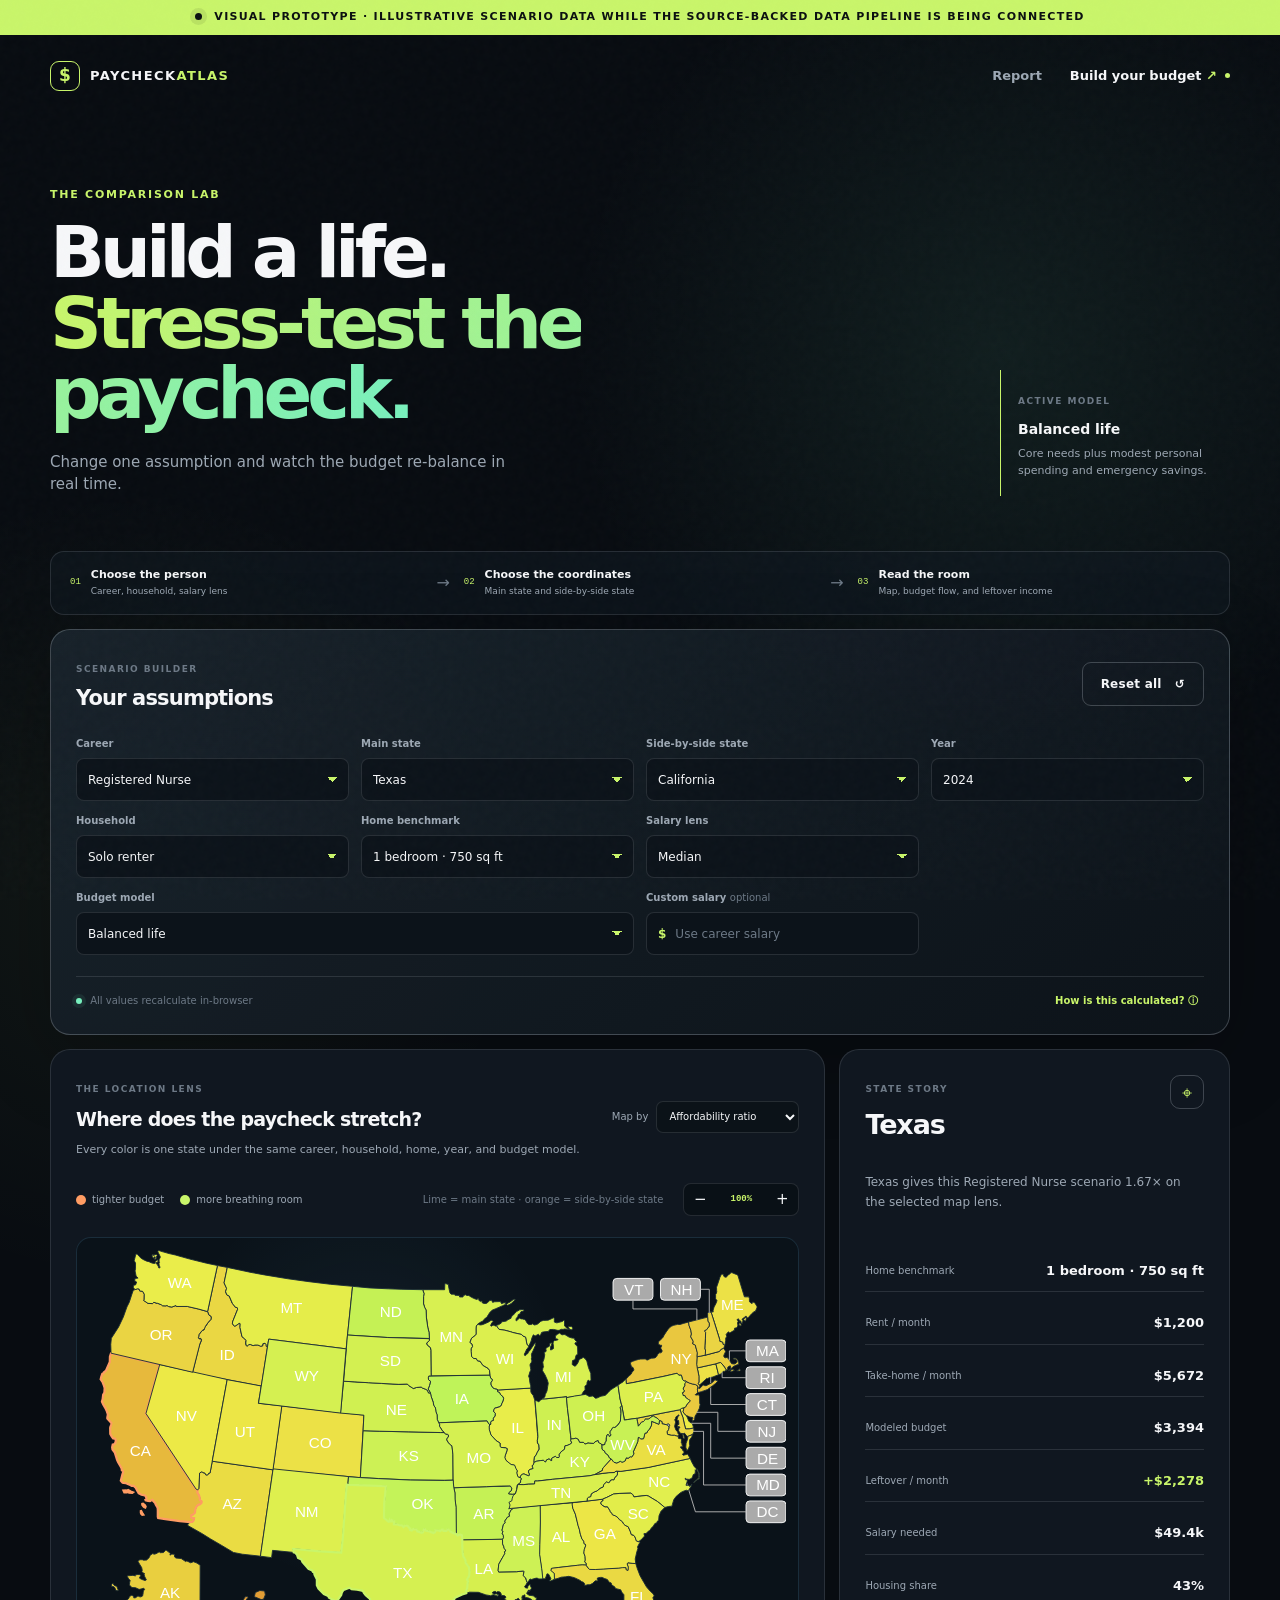
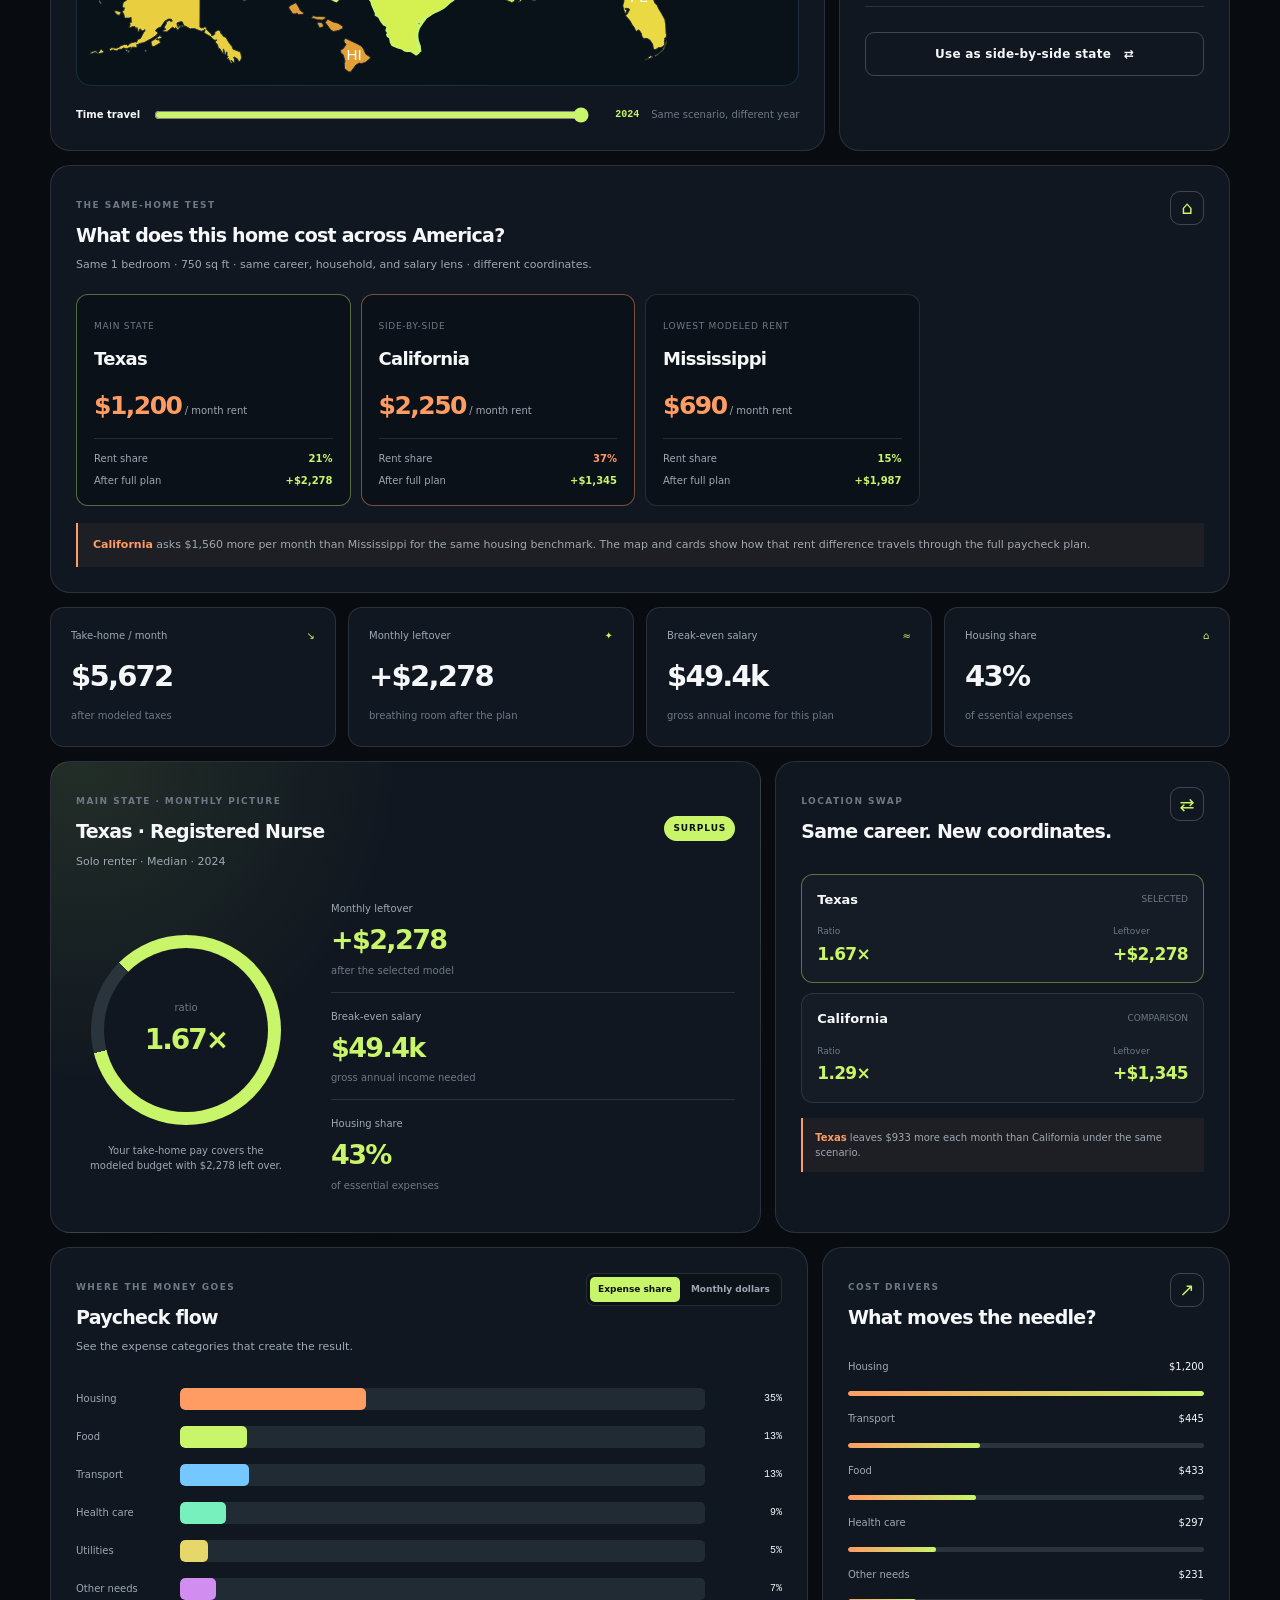
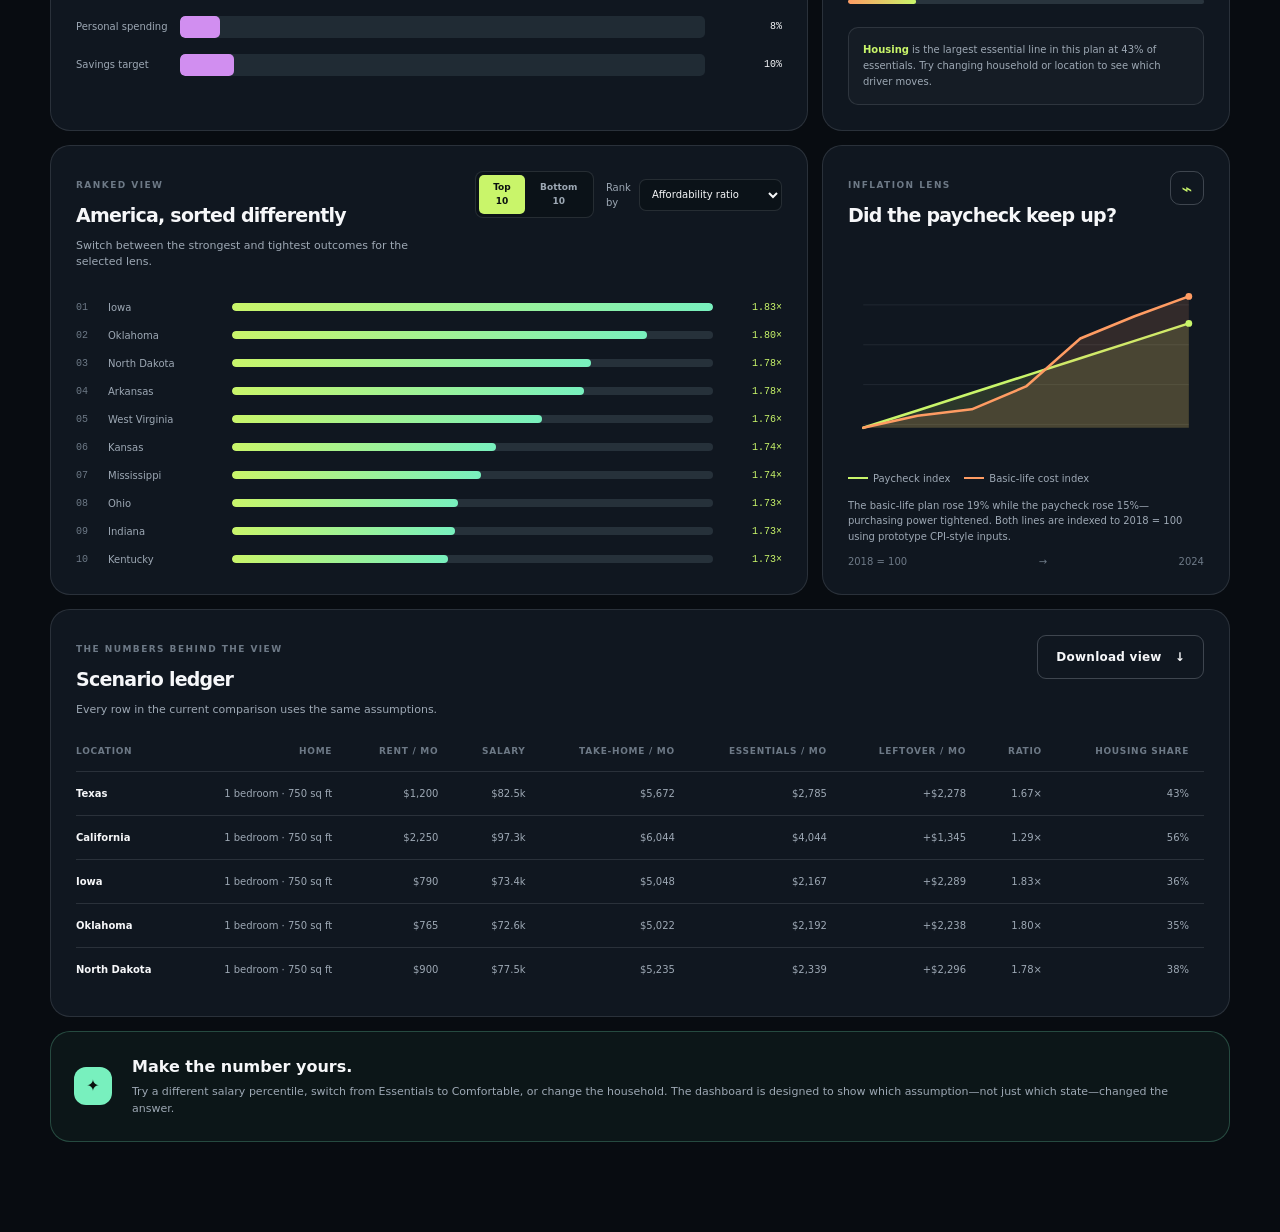
==== commit da40d904: "Add CPI and standardized housing affordability lenses" ====
--- a/dashboard.html
+++ b/dashboard.html
@@ -23,6 +23,7 @@
         <label class="control-field"><span>Side-by-side state</span><select id="compare-state-select"></select></label>
         <label class="control-field"><span>Year</span><select id="year-select"></select></label>
         <label class="control-field"><span>Household</span><select id="household-select"></select></label>
+        <label class="control-field"><span>Home benchmark</span><select id="housing-select"></select></label>
         <label class="control-field"><span>Salary lens</span><select id="percentile-select"></select></label>
         <label class="control-field control-wide"><span>Budget model</span><select id="mode-select"></select></label>
         <label class="control-field custom-salary-field"><span>Custom salary <em>optional</em></span><div class="input-prefix"><span>$</span><input id="custom-salary" type="number" min="20000" max="300000" step="1000" placeholder="Use career salary"></div></label>
@@ -32,12 +33,16 @@
 
     <section class="map-stage">
       <article class="dash-panel map-panel">
-        <div class="panel-top map-panel-top"><div><span class="card-kicker">THE LOCATION LENS</span><h2>Where does the paycheck stretch?</h2><p>Every color is one state under the same career, household, year, and budget model.</p></div><label class="inline-select"><span>Map by</span><select id="map-measure"><option value="ratio">Affordability ratio</option><option value="leftover">Monthly leftover</option><option value="required">Salary required</option><option value="price">Price level</option></select></label></div>
+        <div class="panel-top map-panel-top"><div><span class="card-kicker">THE LOCATION LENS</span><h2>Where does the paycheck stretch?</h2><p>Every color is one state under the same career, household, home, year, and budget model.</p></div><label class="inline-select"><span>Map by</span><select id="map-measure"><option value="ratio">Affordability ratio</option><option value="leftover">Monthly leftover</option><option value="required">Salary required</option><option value="price">Price level</option><option value="housing">Housing share</option></select></label></div>
         <div class="map-toolbar"><span><i class="map-legend-dot low"></i> tighter budget</span><span><i class="map-legend-dot high"></i> more breathing room</span><span class="map-hint">Lime = main state · orange = side-by-side state</span><div class="map-tools" aria-label="Map zoom controls"><button type="button" id="map-zoom-out" aria-label="Zoom out" title="Zoom out">−</button><button type="button" id="map-zoom-reset" aria-label="Reset map zoom" title="Reset zoom"><span id="map-zoom-value">100%</span></button><button type="button" id="map-zoom-in" aria-label="Zoom in" title="Zoom in">+</button></div></div>
         <div class="atlas-map" id="atlas-map" aria-label="Interactive prototype map of the United States"><div class="map-tooltip" id="map-tooltip" role="status" aria-live="polite"></div></div>
         <div class="map-scrubber"><span class="scrubber-label">Time travel</span><input id="map-year-scrubber" type="range" min="2018" max="2024" step="1" value="2024"><output id="map-year-label">2024</output><span class="scrubber-note">Same scenario, different year</span></div>
       </article>
       <aside class="dash-panel map-story-panel"><div class="panel-top"><div><span class="card-kicker">STATE STORY</span><h2 id="map-selected-state">Texas</h2></div><span class="card-icon">⌖</span></div><p class="map-story-copy" id="map-selected-copy">Click a state to inspect its numbers. Use the button below to make it the side-by-side state.</p><div class="map-story-details" id="map-selected-detail"></div><button class="button button-ghost map-compare-button" id="map-compare-button">Use as side-by-side state <span>⇄</span></button></aside>
+    </section>
+
+    <section class="housing-stage">
+      <article class="dash-panel housing-panel"><div class="panel-top"><div><span class="card-kicker">THE SAME-HOME TEST</span><h2>What does this home cost across America?</h2><p id="housing-benchmark-copy">Hold the career, household, and home benchmark constant. Only the coordinates change.</p></div><span class="card-icon">⌂</span></div><div class="housing-cards" id="housing-cards"></div><div class="housing-insight" id="housing-insight"></div></article>
     </section>
 
     <section class="dashboard-kpis" id="dashboard-kpis"></section>
@@ -54,15 +59,15 @@
 
     <section class="dashboard-grid chart-grid lower-grid">
       <article class="dash-panel wide-panel"><div class="panel-top"><div><span class="card-kicker">RANKED VIEW</span><h2>America, sorted differently</h2><p>Switch between the strongest and tightest outcomes for the selected lens.</p></div><div class="rank-panel-actions"><div class="switch-group" role="group" aria-label="Ranking direction"><button class="switch-button active" data-rank-direction="top">Top 10</button><button class="switch-button" data-rank-direction="bottom">Bottom 10</button></div><label class="inline-select"><span>Rank by</span><select id="rank-measure"><option value="ratio">Affordability ratio</option><option value="leftover">Monthly leftover</option><option value="salary">Median salary</option><option value="price">Price level</option></select></label></div></div><div class="ranked-list" id="ranked-list"></div></article>
-      <article class="dash-panel"><div class="panel-top"><div><span class="card-kicker">OVER TIME</span><h2>Same scenario, seven years</h2></div><span class="card-icon">⌁</span></div><div class="mini-trend" id="dashboard-trend"></div><p class="trend-insight" id="dashboard-trend-insight"></p><div class="trend-foot"><span id="trend-start">2018</span><span>→</span><span id="trend-end">2024</span></div></article>
+      <article class="dash-panel"><div class="panel-top"><div><span class="card-kicker">INFLATION LENS</span><h2>Did the paycheck keep up?</h2></div><span class="card-icon">⌁</span></div><div class="mini-trend" id="dashboard-trend"></div><div class="trend-legend"><span><i class="legend-line salary-line"></i>Paycheck index</span><span><i class="legend-line cost-line"></i>Basic-life cost index</span></div><p class="trend-insight" id="dashboard-trend-insight"></p><div class="trend-foot"><span id="trend-start">2018 = 100</span><span>→</span><span id="trend-end">2024</span></div></article>
     </section>
 
-    <section class="dash-panel table-panel"><div class="panel-top"><div><span class="card-kicker">THE NUMBERS BEHIND THE VIEW</span><h2>Scenario ledger</h2><p>Every row in the current comparison uses the same assumptions.</p></div><div class="table-actions"><button class="button button-ghost" id="download-scenario">Download view <span>↓</span></button></div></div><div class="table-scroll"><table id="scenario-table"><thead><tr><th>Location</th><th>Salary</th><th>Take-home / mo</th><th>Essentials / mo</th><th>Leftover / mo</th><th>Ratio</th><th>Housing share</th></tr></thead><tbody></tbody></table></div></section>
+    <section class="dash-panel table-panel"><div class="panel-top"><div><span class="card-kicker">THE NUMBERS BEHIND THE VIEW</span><h2>Scenario ledger</h2><p>Every row in the current comparison uses the same assumptions.</p></div><div class="table-actions"><button class="button button-ghost" id="download-scenario">Download view <span>↓</span></button></div></div><div class="table-scroll"><table id="scenario-table"><thead><tr><th>Location</th><th>Home</th><th>Rent / mo</th><th>Salary</th><th>Take-home / mo</th><th>Essentials / mo</th><th>Leftover / mo</th><th>Ratio</th><th>Housing share</th></tr></thead><tbody></tbody></table></div></section>
 
     <section class="dashboard-note"><div class="note-icon">✦</div><div><h3>Make the number yours.</h3><p>Try a different salary percentile, switch from Essentials to Comfortable, or change the household. The dashboard is designed to show which assumption—not just which state—changed the answer.</p></div></section>
   </main>
 
-  <dialog id="assumptions-dialog"><div class="dialog-inner"><button class="dialog-close" id="assumptions-close">×</button><p class="eyebrow">Calculation notes</p><h2>What this prototype is doing</h2><p>The final model will combine annual occupation wages, regional price levels, housing costs, and documented household assumptions. This prototype uses illustrative values so the interactions can be tested before the source-backed pipeline is connected.</p><div class="formula-card"><span>Affordability ratio</span><strong>Take-home income ÷ modeled monthly budget</strong></div><div class="formula-card"><span>Monthly leftover</span><strong>Take-home income − modeled monthly budget</strong></div><p class="dialog-small">The model is a transparent scenario estimate, not financial advice. The final report will list every source, transformation, dropped row, and assumption.</p></div></dialog>
+  <dialog id="assumptions-dialog"><div class="dialog-inner"><button class="dialog-close" id="assumptions-close">×</button><p class="eyebrow">Calculation notes</p><h2>What this prototype is doing</h2><p>The final model will combine annual occupation wages, regional price levels, housing costs, CPI-based category changes, and documented household assumptions. This prototype uses illustrative values so the interactions can be tested before the source-backed pipeline is connected.</p><div class="formula-card"><span>Affordability ratio</span><strong>Take-home income ÷ modeled monthly budget</strong></div><div class="formula-card"><span>Monthly leftover</span><strong>Take-home income − modeled monthly budget</strong></div><div class="formula-card"><span>Same-home test</span><strong>Rent for the same bedroom and square-footage benchmark across locations</strong></div><p class="dialog-small">The model is a transparent scenario estimate, not financial advice. The final report will list every source, transformation, dropped row, and assumption.</p></div></dialog>
   <script src="data/prototype-data.js"></script><script src="assets/us_map-inline.js"></script><script src="app.js"></script>
 </body>
 </html>
--- a/styles.css
+++ b/styles.css
@@ -144,7 +144,7 @@
 .passport-lab-head { position: relative; z-index: 1; display: flex; align-items: flex-start; justify-content: space-between; gap: 20px; }
 .passport-lab h3 { margin: 5px 0 0; font-size: 20px; letter-spacing: -.05em; }
 .passport-stamp { padding: 7px 9px; border: 1px solid rgba(201, 245, 106, .4); border-radius: 4px; color: var(--lime); font-family: ui-monospace, monospace; font-size: 9px; letter-spacing: .1em; transform: rotate(5deg); }
-.passport-controls { position: relative; z-index: 1; display: grid; grid-template-columns: 1.3fr 1fr 1fr; gap: 8px; margin-top: 25px; }
+.passport-controls { position: relative; z-index: 1; display: grid; grid-template-columns: 1.15fr 1fr 1fr 1.25fr; gap: 8px; margin-top: 25px; }
 .passport-controls label > span { display: block; margin-bottom: 6px; color: var(--muted); font-size: 9px; }
 .passport-controls select { width: 100%; min-height: 37px; padding: 0 9px; border: 1px solid var(--line); border-radius: 7px; color: var(--ink); background: rgba(5, 10, 14, .55); font-size: 10px; }
 .passport-route { position: relative; z-index: 1; display: grid; grid-template-columns: 1fr 1fr; gap: 17px; margin-top: 32px; }
@@ -161,6 +161,24 @@
 .passport-result strong { color: var(--ink); font-size: 13px; }
 .passport-result .passport-delta { color: var(--orange); font-family: ui-monospace, monospace; font-size: 12px; }
 .passport-lab .card-link { position: relative; z-index: 1; margin-top: 21px; }
+
+.home-housing-section { padding: 76px 0 28px; }
+.home-housing-board { overflow: hidden; padding: 25px; border: 1px solid rgba(255, 156, 99, .28); border-radius: var(--radius); background: radial-gradient(circle at 93% 12%, rgba(255, 156, 99, .11), transparent 18rem), linear-gradient(135deg, #191c24, #10161e 75%); }
+.home-housing-top { display: flex; align-items: center; justify-content: space-between; gap: 15px; padding-bottom: 18px; border-bottom: 1px solid var(--line); }
+.home-housing-top strong { color: var(--orange); font-size: 13px; }
+.home-housing-cards, .housing-cards { display: grid; grid-template-columns: repeat(4, 1fr); gap: 10px; margin-top: 20px; }
+.home-housing-card, .housing-card { padding: 17px; border: 1px solid var(--line); border-radius: 12px; background: rgba(7, 12, 17, .5); }
+.home-housing-card.main, .housing-card.main { border-color: rgba(201, 245, 106, .4); }
+.home-housing-card.compare, .housing-card.compare { border-color: rgba(255, 156, 99, .45); }
+.home-housing-card > span, .housing-card > span { color: var(--subtle); font-size: 9px; letter-spacing: .08em; text-transform: uppercase; }
+.home-housing-card h3, .housing-card h3 { margin: 9px 0 0; font-size: 16px; letter-spacing: -.04em; }
+.home-housing-rent, .housing-rent { display: block; margin-top: 15px; color: var(--orange); font-size: 25px; font-weight: 800; letter-spacing: -.06em; }
+.home-housing-rent small, .housing-rent small { color: var(--muted); font-size: 10px; font-weight: 500; letter-spacing: 0; }
+.home-housing-details, .housing-details { display: grid; gap: 7px; margin-top: 14px; padding-top: 12px; border-top: 1px solid var(--line); }
+.home-housing-details div, .housing-details div { display: flex; justify-content: space-between; gap: 8px; color: var(--muted); font-size: 10px; }
+.home-housing-details strong, .housing-details strong { color: var(--ink); }
+.home-housing-insight, .housing-insight { margin-top: 17px; padding: 13px 15px; border-left: 2px solid var(--orange); color: var(--muted); background: rgba(255, 156, 99, .06); font-size: 11px; line-height: 1.6; }
+.home-housing-insight strong, .housing-insight strong { color: var(--orange); }
 
 .equation-section { padding: 78px 0 30px; }
 .equation-heading { margin-bottom: 29px; }
@@ -334,6 +352,13 @@
 .map-story-row strong.good { color: var(--lime); }
 .map-story-row strong.tight { color: var(--orange); }
 .map-compare-button { width: 100%; margin-top: 25px; }
+.housing-stage { margin-top: 14px; }
+.housing-panel { background: radial-gradient(circle at 92% 0%, rgba(255, 156, 99, .08), transparent 24rem), var(--panel); }
+.housing-card { min-height: 184px; }
+.housing-card h3 { font-size: 18px; }
+.housing-card .housing-rent { color: var(--orange); }
+.housing-card .housing-details strong.good { color: var(--lime); }
+.housing-card .housing-details strong.tight { color: var(--orange); }
 .dashboard-grid { display: grid; grid-template-columns: 1.22fr .78fr; gap: 14px; margin-top: 14px; }
 .dash-panel { min-width: 0; padding: 25px; border: 1px solid var(--line); border-radius: var(--radius); background: var(--panel); }
 .dash-panel .panel-top h2 { font-size: 19px; }
@@ -406,6 +431,7 @@
 .rank-bar { height: 100%; border-radius: inherit; background: linear-gradient(90deg, var(--lime), var(--mint)); }
 .rank-value { color: var(--lime); font-family: ui-monospace, monospace; font-size: 10px; text-align: right; }
 .mini-trend { height: 210px; margin-top: 25px; }
+.trend-legend { display: flex; flex-wrap: wrap; gap: 14px; margin-top: 6px; color: var(--muted); font-size: 10px; }
 .trend-insight { min-height: 34px; margin: 12px 0 0; color: var(--muted); font-size: 10px; line-height: 1.55; }
 .trend-foot { margin-top: 10px; }
 .table-panel { margin-top: 14px; }
@@ -439,6 +465,7 @@
   .hero { gap: 35px; }
   .hero h1 { font-size: clamp(48px, 8vw, 70px); }
   .passport-section { grid-template-columns: 1fr; gap: 35px; }
+  .home-housing-cards, .housing-cards { grid-template-columns: repeat(2, 1fr); }
   .equation-line { grid-template-columns: 1fr 1fr; }
   .equation-arrow { display: none; }
   .reading-guide { grid-template-columns: 1fr; }
@@ -460,6 +487,9 @@
   .hero-lede { font-size: 15px; }
   .hero-visual { min-height: 380px; margin-top: 25px; }
   .passport-section { padding-top: 68px; }
+  .passport-controls { display: block; }
+  .passport-controls label { display: block; margin-bottom: 11px; }
+  .home-housing-section { padding-top: 58px; }
   .equation-section { padding-top: 58px; }
   .orbit { width: 350px; height: 350px; }
   .orbit-two { width: 285px; height: 285px; }
@@ -474,6 +504,10 @@
   .metric-card { min-height: 133px; padding: 15px; }
   .metric-card .metric-value { font-size: 24px; }
   .feature-card { padding: 20px; }
+  .home-housing-board { padding: 18px; }
+  .home-housing-top { display: block; }
+  .home-housing-top strong { display: block; margin-top: 9px; }
+  .home-housing-cards, .housing-cards { grid-template-columns: 1fr; }
   .equation-board { padding: 18px; }
   .equation-board-top, .equation-bottom { display: block; }
   .equation-note, .equation-bottom strong, .equation-mark { display: block; margin-top: 10px; }
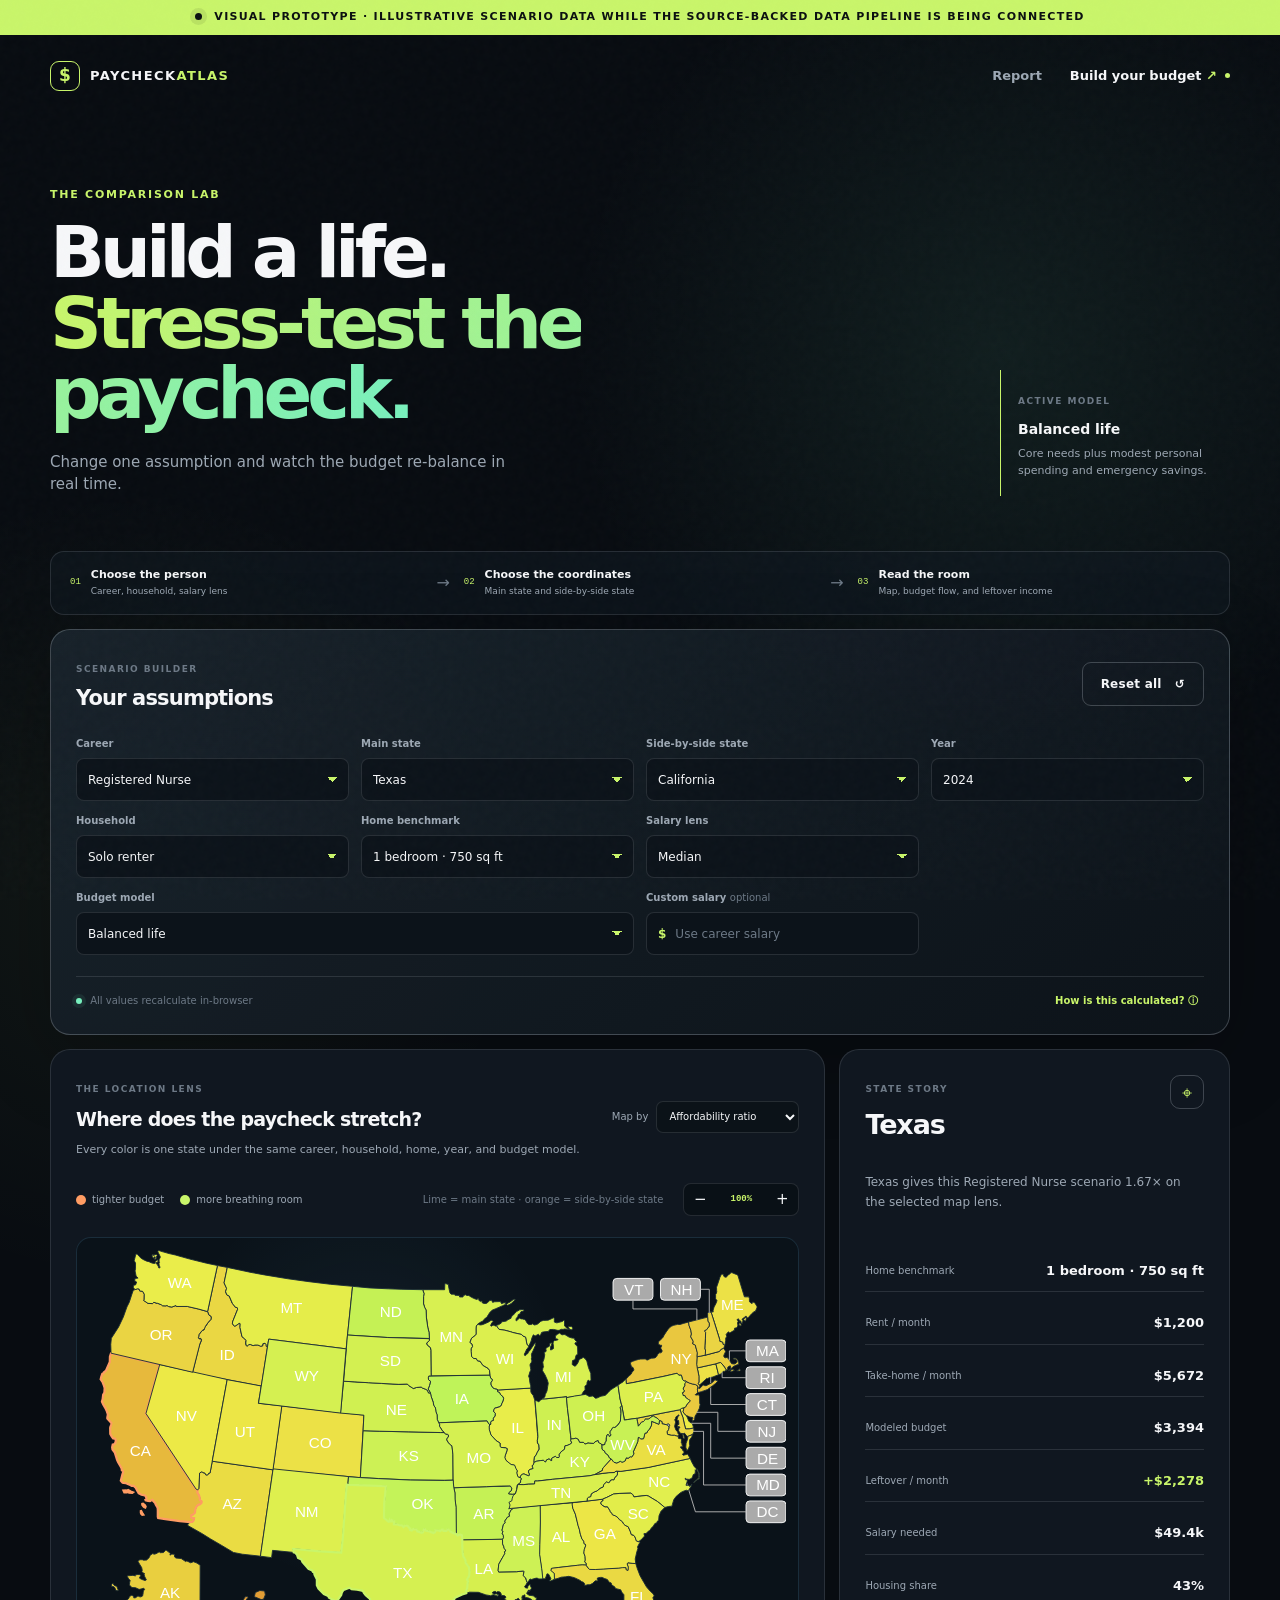
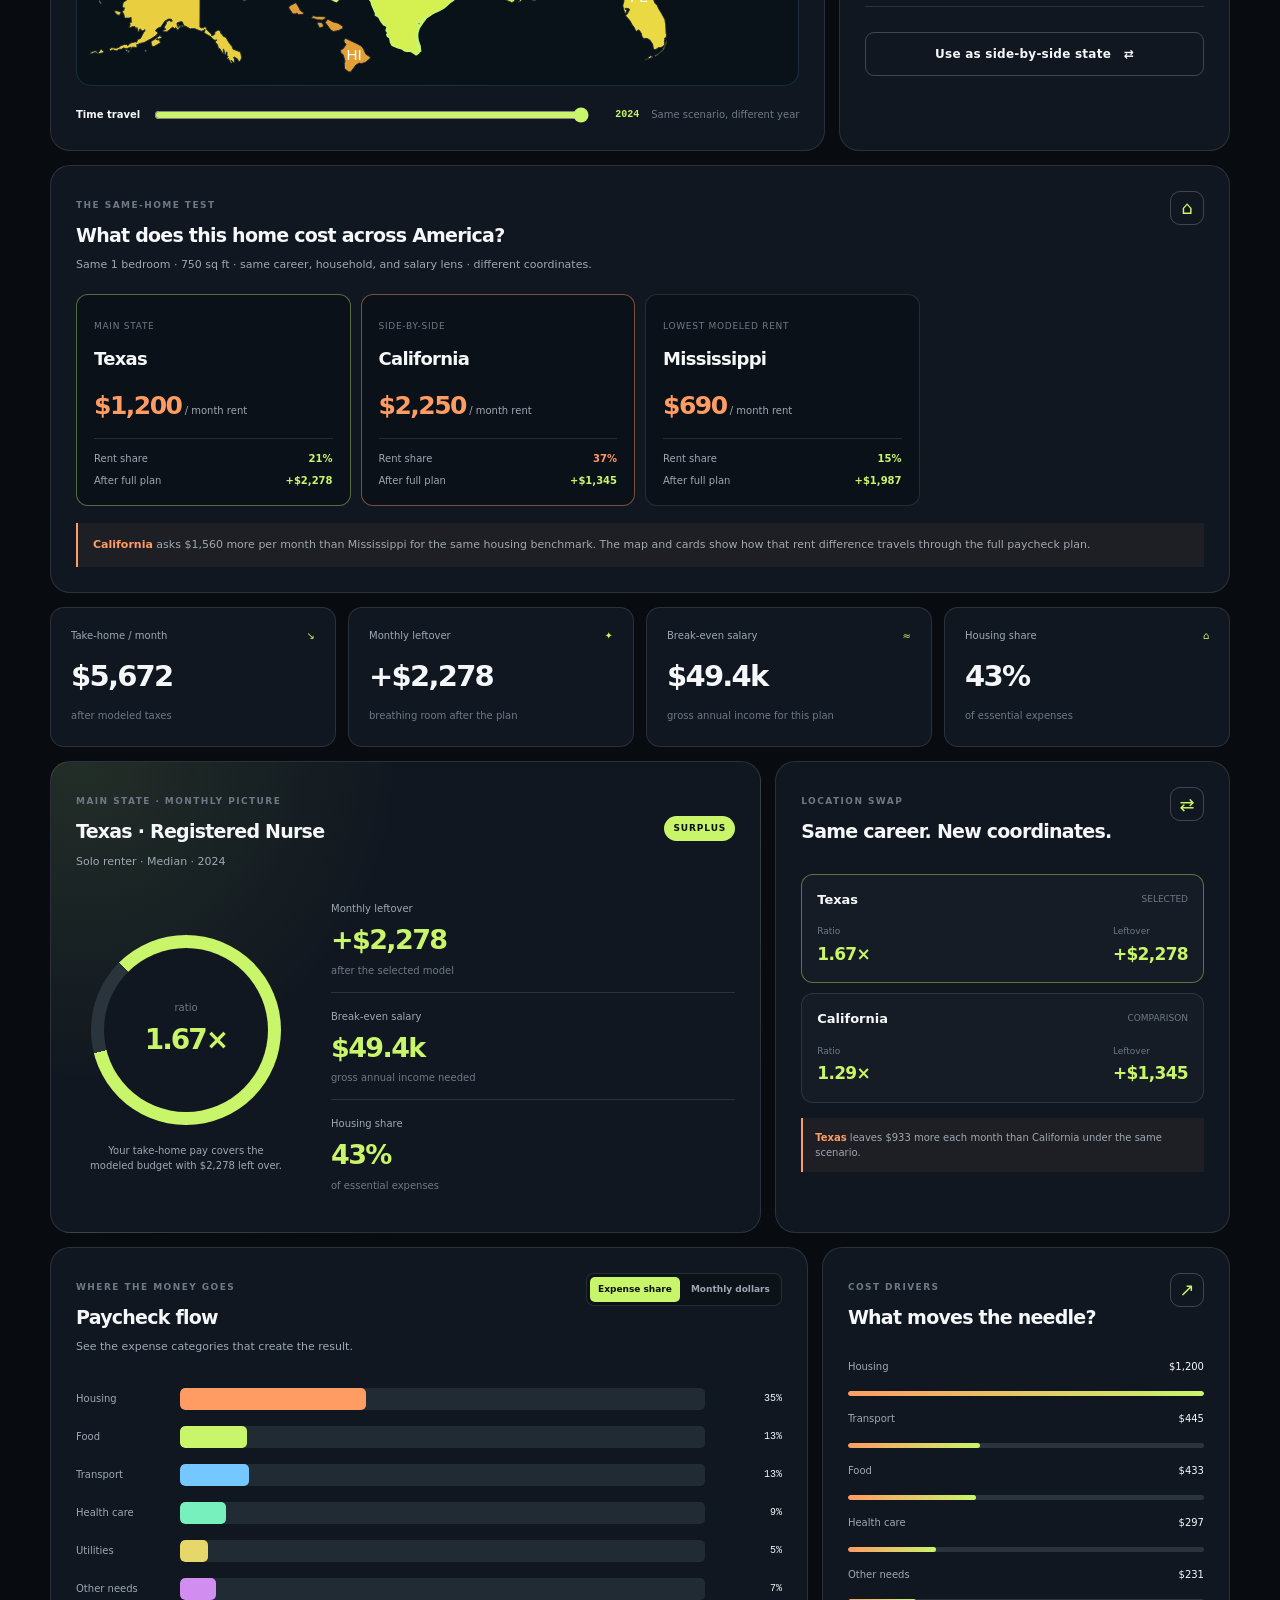
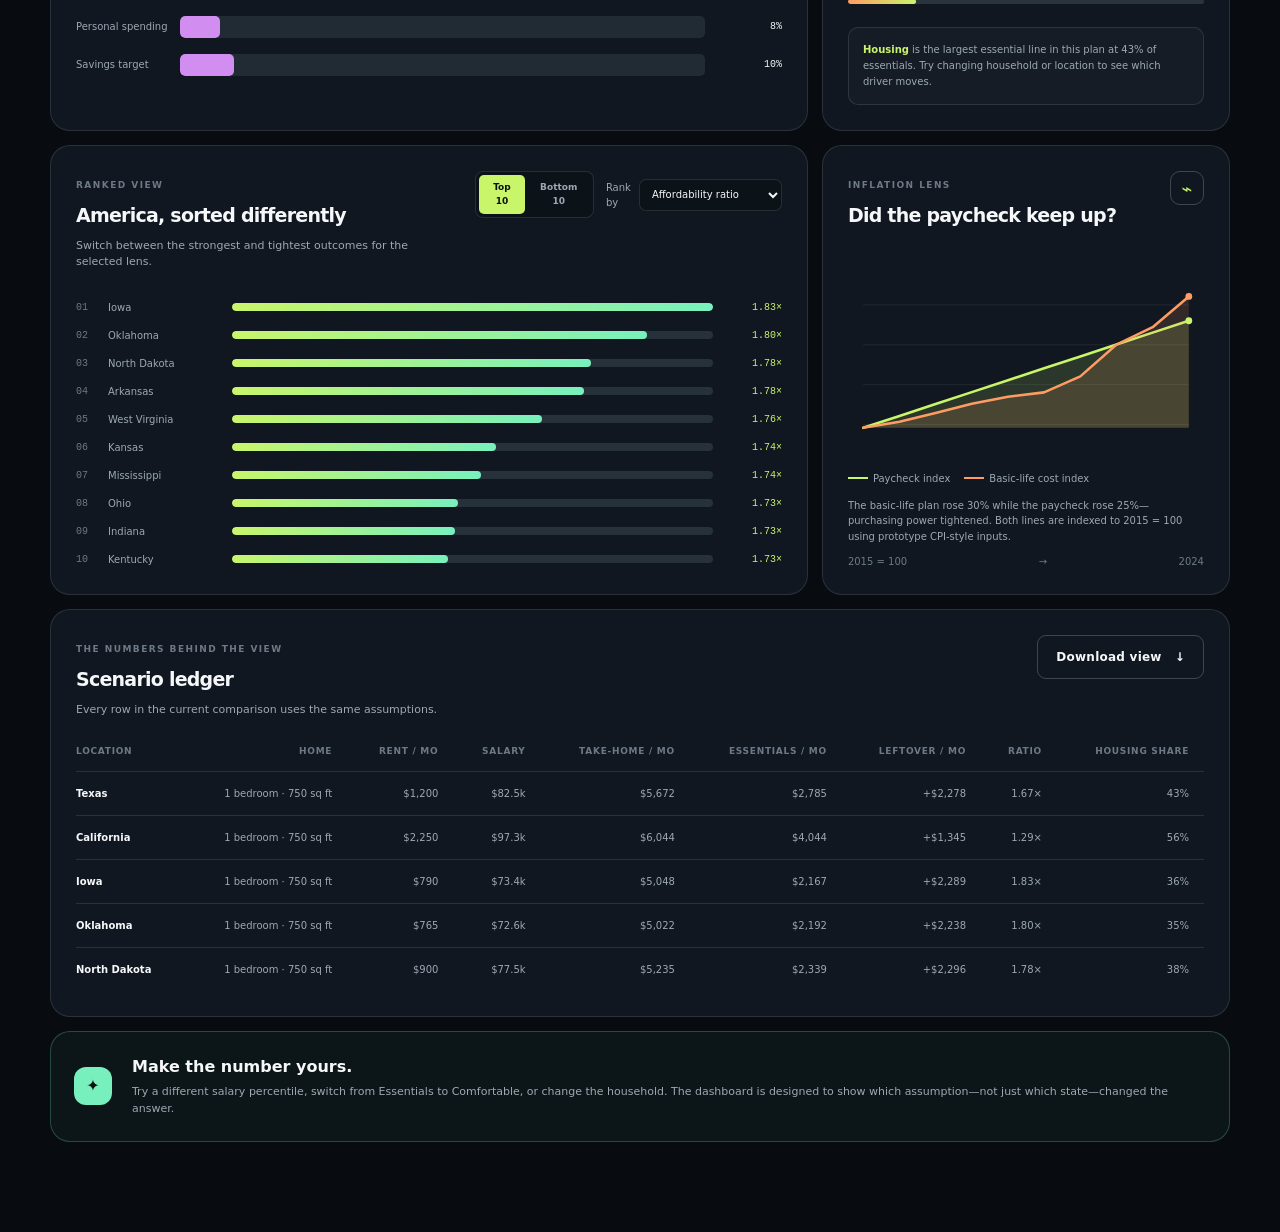
==== commit 0aa2d6b8: "Extend homepage to ten-year affordability lens" ====
--- a/dashboard.html
+++ b/dashboard.html
@@ -36,7 +36,7 @@
         <div class="panel-top map-panel-top"><div><span class="card-kicker">THE LOCATION LENS</span><h2>Where does the paycheck stretch?</h2><p>Every color is one state under the same career, household, home, year, and budget model.</p></div><label class="inline-select"><span>Map by</span><select id="map-measure"><option value="ratio">Affordability ratio</option><option value="leftover">Monthly leftover</option><option value="required">Salary required</option><option value="price">Price level</option><option value="housing">Housing share</option></select></label></div>
         <div class="map-toolbar"><span><i class="map-legend-dot low"></i> tighter budget</span><span><i class="map-legend-dot high"></i> more breathing room</span><span class="map-hint">Lime = main state · orange = side-by-side state</span><div class="map-tools" aria-label="Map zoom controls"><button type="button" id="map-zoom-out" aria-label="Zoom out" title="Zoom out">−</button><button type="button" id="map-zoom-reset" aria-label="Reset map zoom" title="Reset zoom"><span id="map-zoom-value">100%</span></button><button type="button" id="map-zoom-in" aria-label="Zoom in" title="Zoom in">+</button></div></div>
         <div class="atlas-map" id="atlas-map" aria-label="Interactive prototype map of the United States"><div class="map-tooltip" id="map-tooltip" role="status" aria-live="polite"></div></div>
-        <div class="map-scrubber"><span class="scrubber-label">Time travel</span><input id="map-year-scrubber" type="range" min="2018" max="2024" step="1" value="2024"><output id="map-year-label">2024</output><span class="scrubber-note">Same scenario, different year</span></div>
+        <div class="map-scrubber"><span class="scrubber-label">Time travel</span><input id="map-year-scrubber" type="range" min="2015" max="2024" step="1" value="2024"><output id="map-year-label">2024</output><span class="scrubber-note">Same scenario, different year</span></div>
       </article>
       <aside class="dash-panel map-story-panel"><div class="panel-top"><div><span class="card-kicker">STATE STORY</span><h2 id="map-selected-state">Texas</h2></div><span class="card-icon">⌖</span></div><p class="map-story-copy" id="map-selected-copy">Click a state to inspect its numbers. Use the button below to make it the side-by-side state.</p><div class="map-story-details" id="map-selected-detail"></div><button class="button button-ghost map-compare-button" id="map-compare-button">Use as side-by-side state <span>⇄</span></button></aside>
     </section>
@@ -59,7 +59,7 @@
 
     <section class="dashboard-grid chart-grid lower-grid">
       <article class="dash-panel wide-panel"><div class="panel-top"><div><span class="card-kicker">RANKED VIEW</span><h2>America, sorted differently</h2><p>Switch between the strongest and tightest outcomes for the selected lens.</p></div><div class="rank-panel-actions"><div class="switch-group" role="group" aria-label="Ranking direction"><button class="switch-button active" data-rank-direction="top">Top 10</button><button class="switch-button" data-rank-direction="bottom">Bottom 10</button></div><label class="inline-select"><span>Rank by</span><select id="rank-measure"><option value="ratio">Affordability ratio</option><option value="leftover">Monthly leftover</option><option value="salary">Median salary</option><option value="price">Price level</option></select></label></div></div><div class="ranked-list" id="ranked-list"></div></article>
-      <article class="dash-panel"><div class="panel-top"><div><span class="card-kicker">INFLATION LENS</span><h2>Did the paycheck keep up?</h2></div><span class="card-icon">⌁</span></div><div class="mini-trend" id="dashboard-trend"></div><div class="trend-legend"><span><i class="legend-line salary-line"></i>Paycheck index</span><span><i class="legend-line cost-line"></i>Basic-life cost index</span></div><p class="trend-insight" id="dashboard-trend-insight"></p><div class="trend-foot"><span id="trend-start">2018 = 100</span><span>→</span><span id="trend-end">2024</span></div></article>
+      <article class="dash-panel"><div class="panel-top"><div><span class="card-kicker">INFLATION LENS</span><h2>Did the paycheck keep up?</h2></div><span class="card-icon">⌁</span></div><div class="mini-trend" id="dashboard-trend"></div><div class="trend-legend"><span><i class="legend-line salary-line"></i>Paycheck index</span><span><i class="legend-line cost-line"></i>Basic-life cost index</span></div><p class="trend-insight" id="dashboard-trend-insight"></p><div class="trend-foot"><span id="trend-start">2015 = 100</span><span>→</span><span id="trend-end">2024</span></div></article>
     </section>
 
     <section class="dash-panel table-panel"><div class="panel-top"><div><span class="card-kicker">THE NUMBERS BEHIND THE VIEW</span><h2>Scenario ledger</h2><p>Every row in the current comparison uses the same assumptions.</p></div><div class="table-actions"><button class="button button-ghost" id="download-scenario">Download view <span>↓</span></button></div></div><div class="table-scroll"><table id="scenario-table"><thead><tr><th>Location</th><th>Home</th><th>Rent / mo</th><th>Salary</th><th>Take-home / mo</th><th>Essentials / mo</th><th>Leftover / mo</th><th>Ratio</th><th>Housing share</th></tr></thead><tbody></tbody></table></div></section>
--- a/styles.css
+++ b/styles.css
@@ -127,6 +127,15 @@
 .signal-note { display: flex; align-items: center; justify-content: flex-end; gap: 15px; color: var(--muted); font-size: 12px; line-height: 1.6; text-align: left; }
 .signal-note em { color: var(--lime); font-style: normal; }
 .signal-line { width: 55px; height: 1px; background: var(--lime); }
+.scope-strip { display: grid; grid-template-columns: 1.25fr .75fr; gap: 30px; align-items: center; margin-top: 18px; padding: 19px 22px; border: 1px solid rgba(201, 245, 106, .2); border-radius: 13px; background: rgba(201, 245, 106, .035); }
+.scope-strip strong, .scope-strip p { display: block; }
+.scope-strip strong { margin-top: 5px; color: var(--ink); font-size: 16px; letter-spacing: -.03em; }
+.scope-strip p { max-width: 540px; margin: 8px 0 0; color: var(--muted); font-size: 11px; line-height: 1.6; }
+.scope-points { display: grid; grid-template-columns: repeat(3, 1fr); gap: 10px; }
+.scope-points span { padding-left: 12px; border-left: 1px solid var(--line-strong); }
+.scope-points b, .scope-points small { display: block; }
+.scope-points b { color: var(--lime); font-size: 15px; }
+.scope-points small { margin-top: 3px; color: var(--subtle); font-size: 9px; line-height: 1.35; }
 
 .passport-section { display: grid; grid-template-columns: .72fr 1.28fr; gap: 65px; align-items: center; padding: 92px 0 50px; }
 .passport-intro h2 { margin: 0; font-size: clamp(35px, 4vw, 55px); line-height: .99; letter-spacing: -.07em; }
@@ -205,6 +214,11 @@
 .reading-guide strong, .reading-guide p { display: block; }
 .reading-guide strong { margin-top: 14px; font-size: 14px; letter-spacing: -.02em; }
 .reading-guide p { margin: 10px 0 0; color: var(--muted); font-size: 11px; line-height: 1.65; }
+.definition-grid { display: grid; grid-template-columns: repeat(3, 1fr); gap: 12px; margin-top: 12px; }
+.definition-grid > div { min-height: 145px; padding: 20px; border: 1px solid rgba(116, 200, 255, .2); border-radius: 14px; background: rgba(116, 200, 255, .045); }
+.definition-grid strong, .definition-grid p { display: block; }
+.definition-grid strong { margin-top: 12px; color: var(--ink); font-size: 14px; letter-spacing: -.02em; }
+.definition-grid p { margin: 9px 0 0; color: var(--muted); font-size: 11px; line-height: 1.65; }
 
 .section { padding: 112px 0; }
 .section-dark { max-width: 1440px; padding: 112px 0; background: linear-gradient(120deg, #101a20, #0c1218 80%); }
@@ -244,6 +258,7 @@
 .feature-footnote { margin-top: 25px !important; color: var(--subtle) !important; font-size: 11px !important; }
 
 .insight-grid { display: grid; grid-template-columns: .76fr 1.24fr; gap: 50px; align-items: center; }
+.tradeoff-context { display: block; margin-bottom: 19px; color: var(--orange); font-family: ui-monospace, monospace; font-size: 9px; letter-spacing: .1em; line-height: 1.5; text-transform: uppercase; }
 .big-number { display: block; color: var(--lime); font-size: clamp(68px, 9vw, 112px); font-weight: 800; line-height: .9; letter-spacing: -.09em; }
 .big-label { max-width: 270px; margin: 23px 0 35px; color: var(--muted); font-size: 13px; line-height: 1.7; }
 .quote-card { max-width: 300px; padding: 18px 20px; border-left: 2px solid var(--lime); background: rgba(255, 255, 255, .025); }
@@ -465,9 +480,11 @@
   .hero { gap: 35px; }
   .hero h1 { font-size: clamp(48px, 8vw, 70px); }
   .passport-section { grid-template-columns: 1fr; gap: 35px; }
+  .scope-strip { grid-template-columns: 1fr; }
   .home-housing-cards, .housing-cards { grid-template-columns: repeat(2, 1fr); }
   .equation-line { grid-template-columns: 1fr 1fr; }
   .equation-arrow { display: none; }
+  .definition-grid { grid-template-columns: 1fr; }
   .reading-guide { grid-template-columns: 1fr; }
   .control-grid { grid-template-columns: repeat(2, 1fr); }
   .control-wide { grid-column: span 1; }
@@ -497,6 +514,8 @@
   .chip-right { right: -1%; }
   .signal-grid, .feature-grid, .insight-grid { grid-template-columns: 1fr; }
   .signal-note { justify-content: flex-start; }
+  .scope-strip { margin-top: 12px; padding: 17px; }
+  .scope-points { gap: 7px; }
   .section, .section-dark { padding: 78px 0; }
   .section-heading { display: block; }
   .section-intro { margin-top: 20px; }
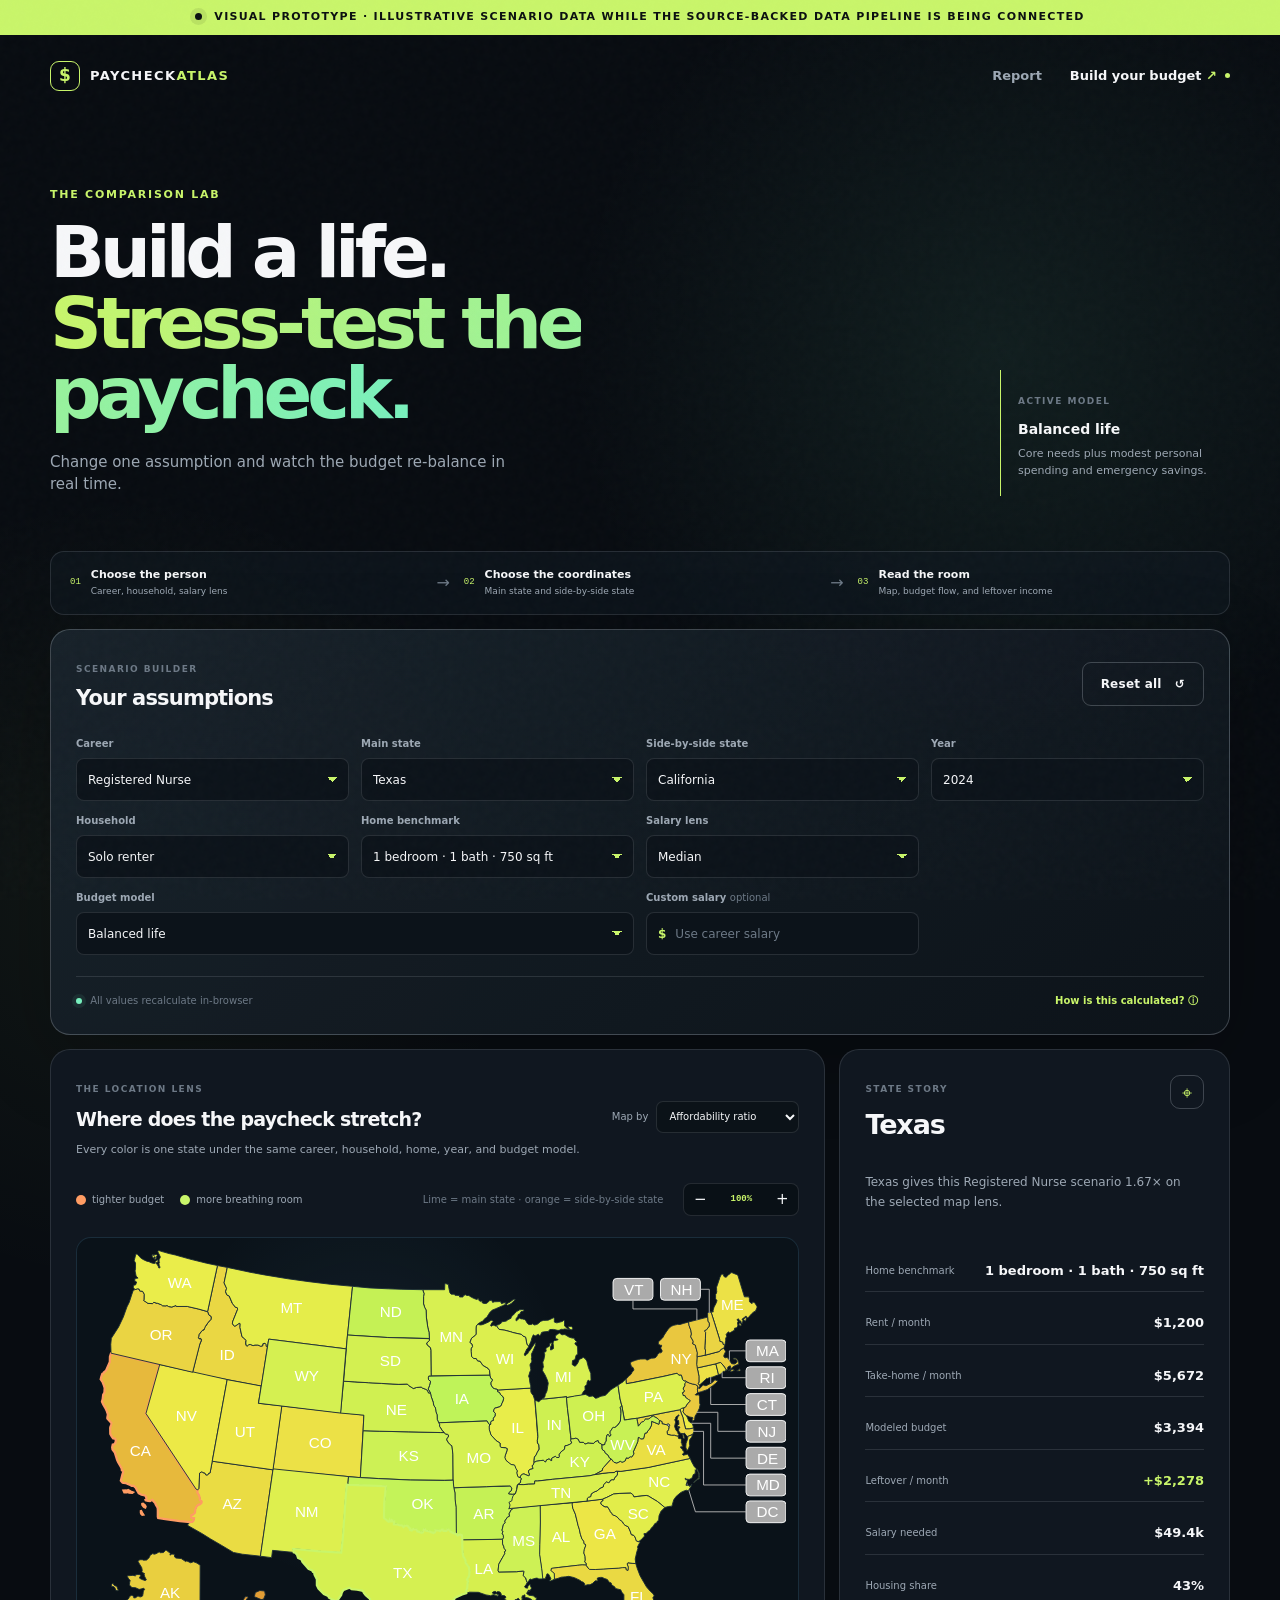
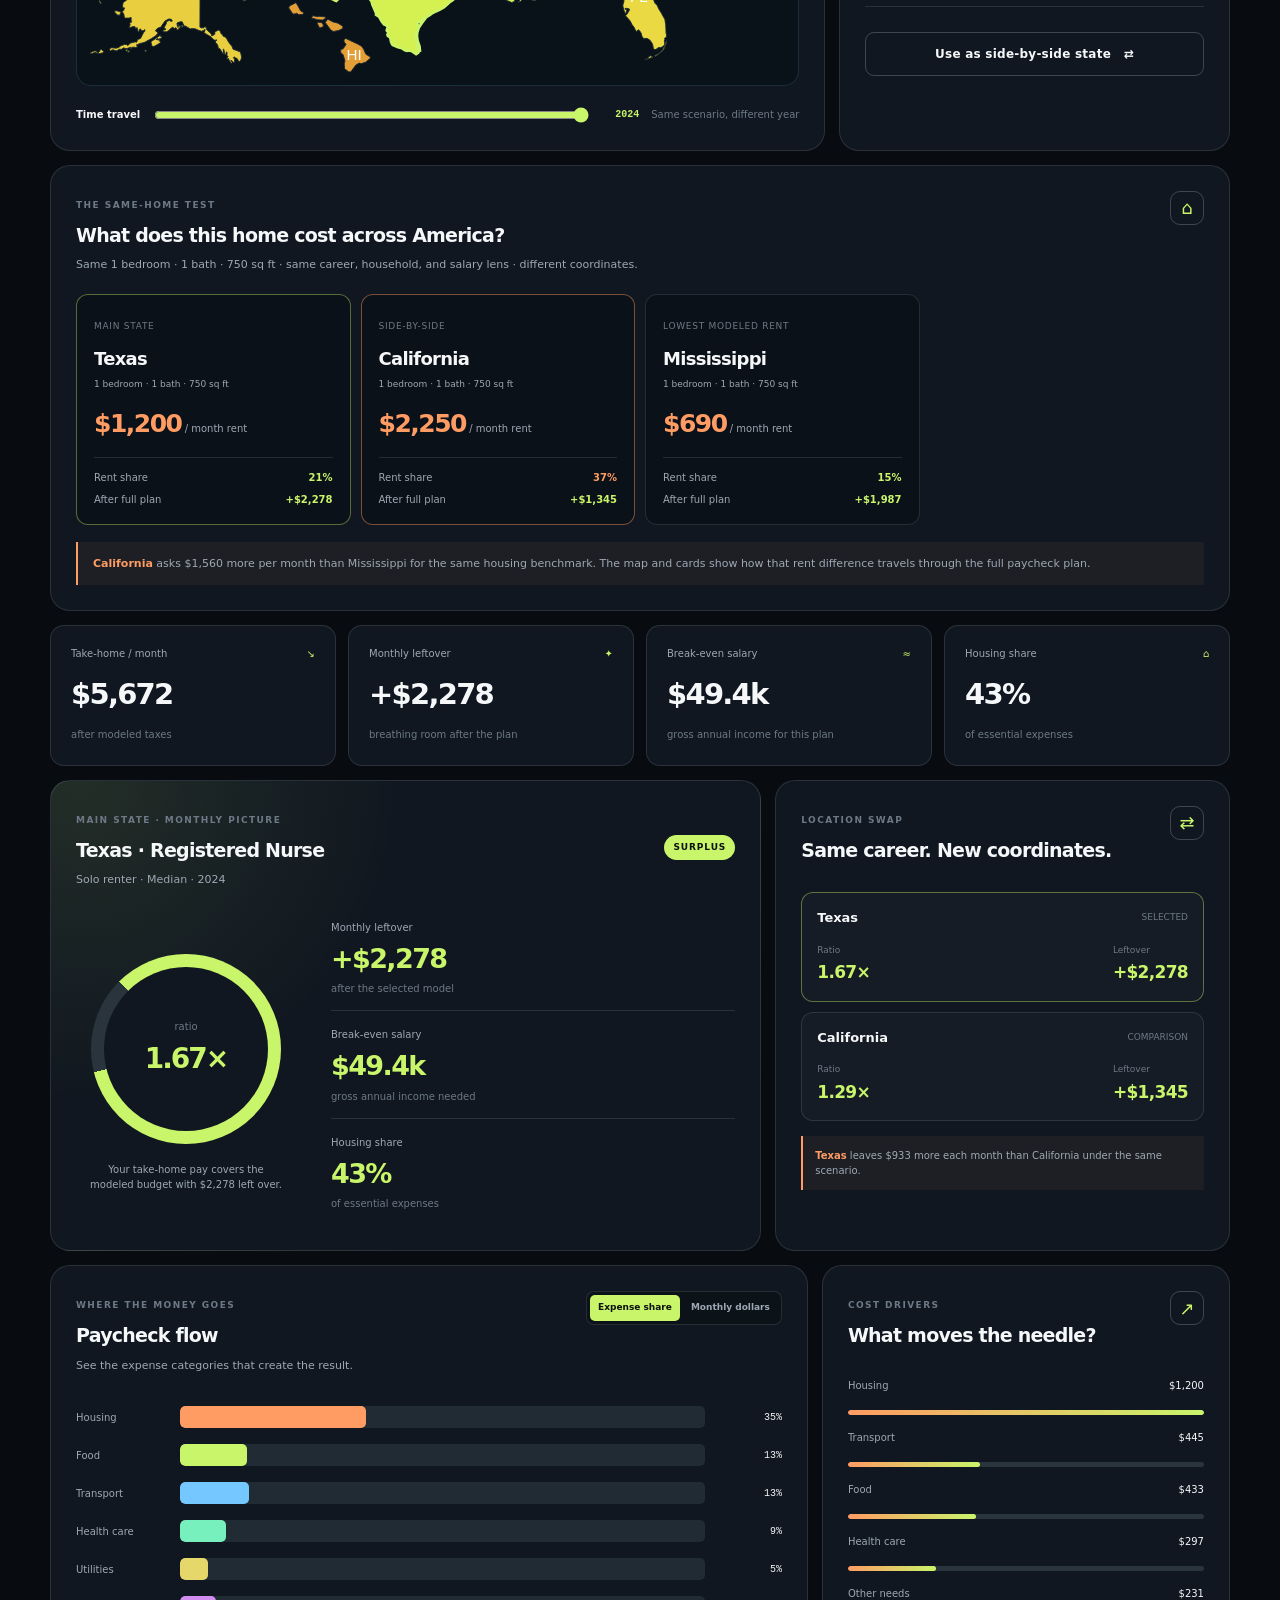
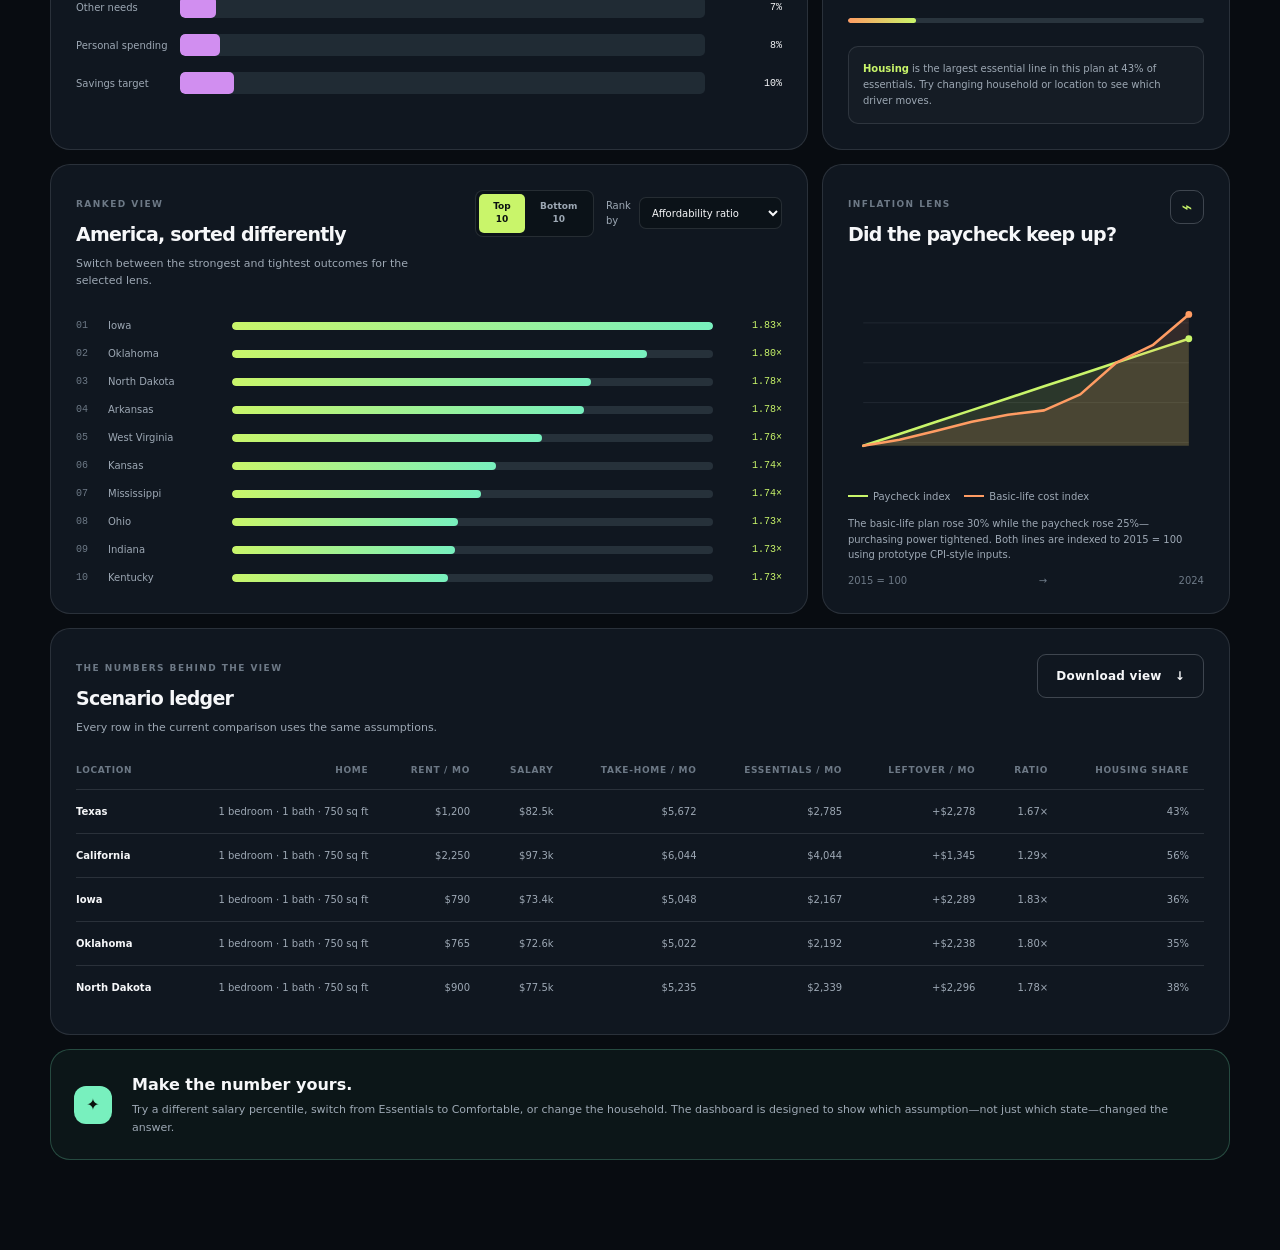
==== commit 3943fce0: "Add complete housing profile details" ====
--- a/dashboard.html
+++ b/dashboard.html
@@ -67,7 +67,7 @@
     <section class="dashboard-note"><div class="note-icon">✦</div><div><h3>Make the number yours.</h3><p>Try a different salary percentile, switch from Essentials to Comfortable, or change the household. The dashboard is designed to show which assumption—not just which state—changed the answer.</p></div></section>
   </main>
 
-  <dialog id="assumptions-dialog"><div class="dialog-inner"><button class="dialog-close" id="assumptions-close">×</button><p class="eyebrow">Calculation notes</p><h2>What this prototype is doing</h2><p>The final model will combine annual occupation wages, regional price levels, housing costs, CPI-based category changes, and documented household assumptions. This prototype uses illustrative values so the interactions can be tested before the source-backed pipeline is connected.</p><div class="formula-card"><span>Affordability ratio</span><strong>Take-home income ÷ modeled monthly budget</strong></div><div class="formula-card"><span>Monthly leftover</span><strong>Take-home income − modeled monthly budget</strong></div><div class="formula-card"><span>Same-home test</span><strong>Rent for the same bedroom and square-footage benchmark across locations</strong></div><p class="dialog-small">The model is a transparent scenario estimate, not financial advice. The final report will list every source, transformation, dropped row, and assumption.</p></div></dialog>
+  <dialog id="assumptions-dialog"><div class="dialog-inner"><button class="dialog-close" id="assumptions-close">×</button><p class="eyebrow">Calculation notes</p><h2>What this prototype is doing</h2><p>The final model will combine annual occupation wages, regional price levels, housing costs, CPI-based category changes, and documented household assumptions. This prototype uses illustrative values so the interactions can be tested before the source-backed pipeline is connected.</p><div class="formula-card"><span>Affordability ratio</span><strong>Take-home income ÷ modeled monthly budget</strong></div><div class="formula-card"><span>Monthly leftover</span><strong>Take-home income − modeled monthly budget</strong></div><div class="formula-card"><span>Same-home test</span><strong>Rent for the same bedroom benchmark while bathroom count and square footage define the home profile</strong></div><p class="dialog-small">The model is a transparent scenario estimate, not financial advice. The final report will list every source, transformation, dropped row, and assumption.</p></div></dialog>
   <script src="data/prototype-data.js"></script><script src="assets/us_map-inline.js"></script><script src="app.js"></script>
 </body>
 </html>
--- a/styles.css
+++ b/styles.css
@@ -181,6 +181,7 @@
 .home-housing-card.compare, .housing-card.compare { border-color: rgba(255, 156, 99, .45); }
 .home-housing-card > span, .housing-card > span { color: var(--subtle); font-size: 9px; letter-spacing: .08em; text-transform: uppercase; }
 .home-housing-card h3, .housing-card h3 { margin: 9px 0 0; font-size: 16px; letter-spacing: -.04em; }
+.home-housing-spec, .housing-spec { display: block; margin-top: 6px; color: var(--muted); font-size: 9px; line-height: 1.4; }
 .home-housing-rent, .housing-rent { display: block; margin-top: 15px; color: var(--orange); font-size: 25px; font-weight: 800; letter-spacing: -.06em; }
 .home-housing-rent small, .housing-rent small { color: var(--muted); font-size: 10px; font-weight: 500; letter-spacing: 0; }
 .home-housing-details, .housing-details { display: grid; gap: 7px; margin-top: 14px; padding-top: 12px; border-top: 1px solid var(--line); }
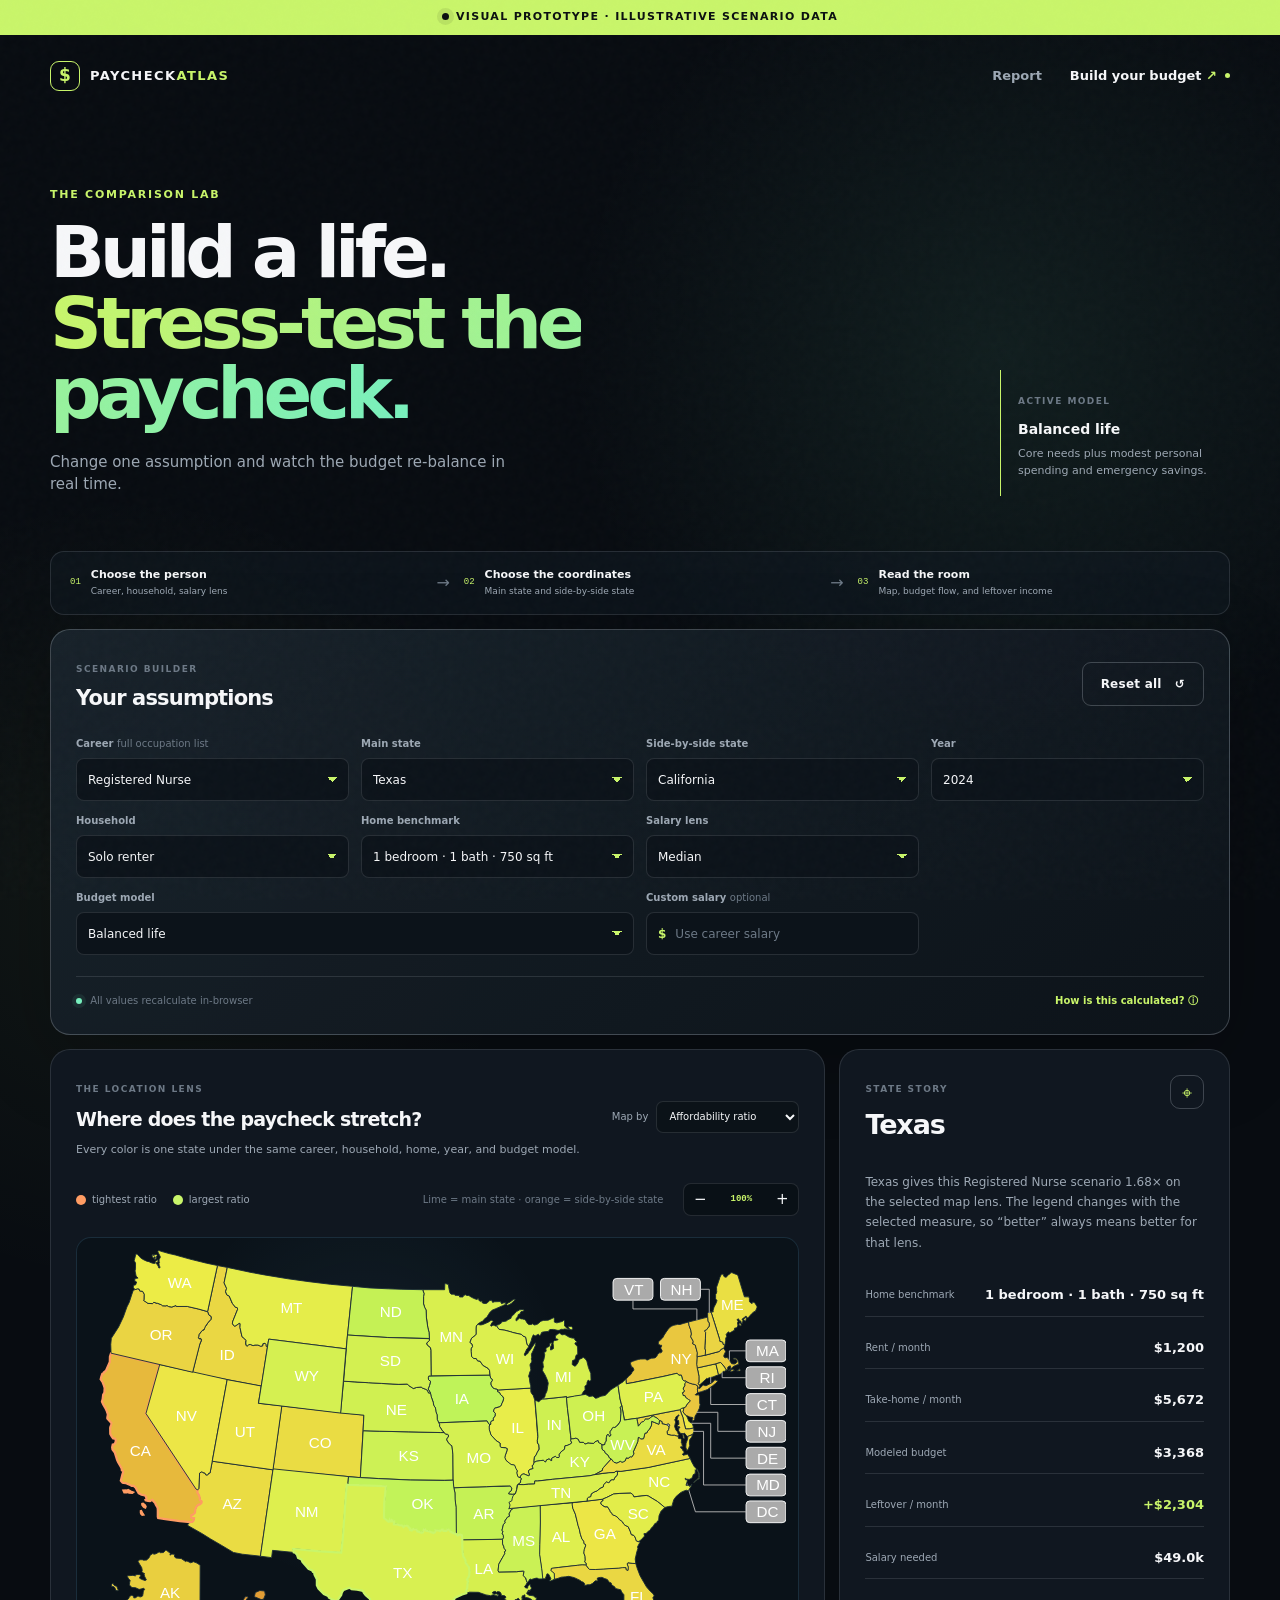
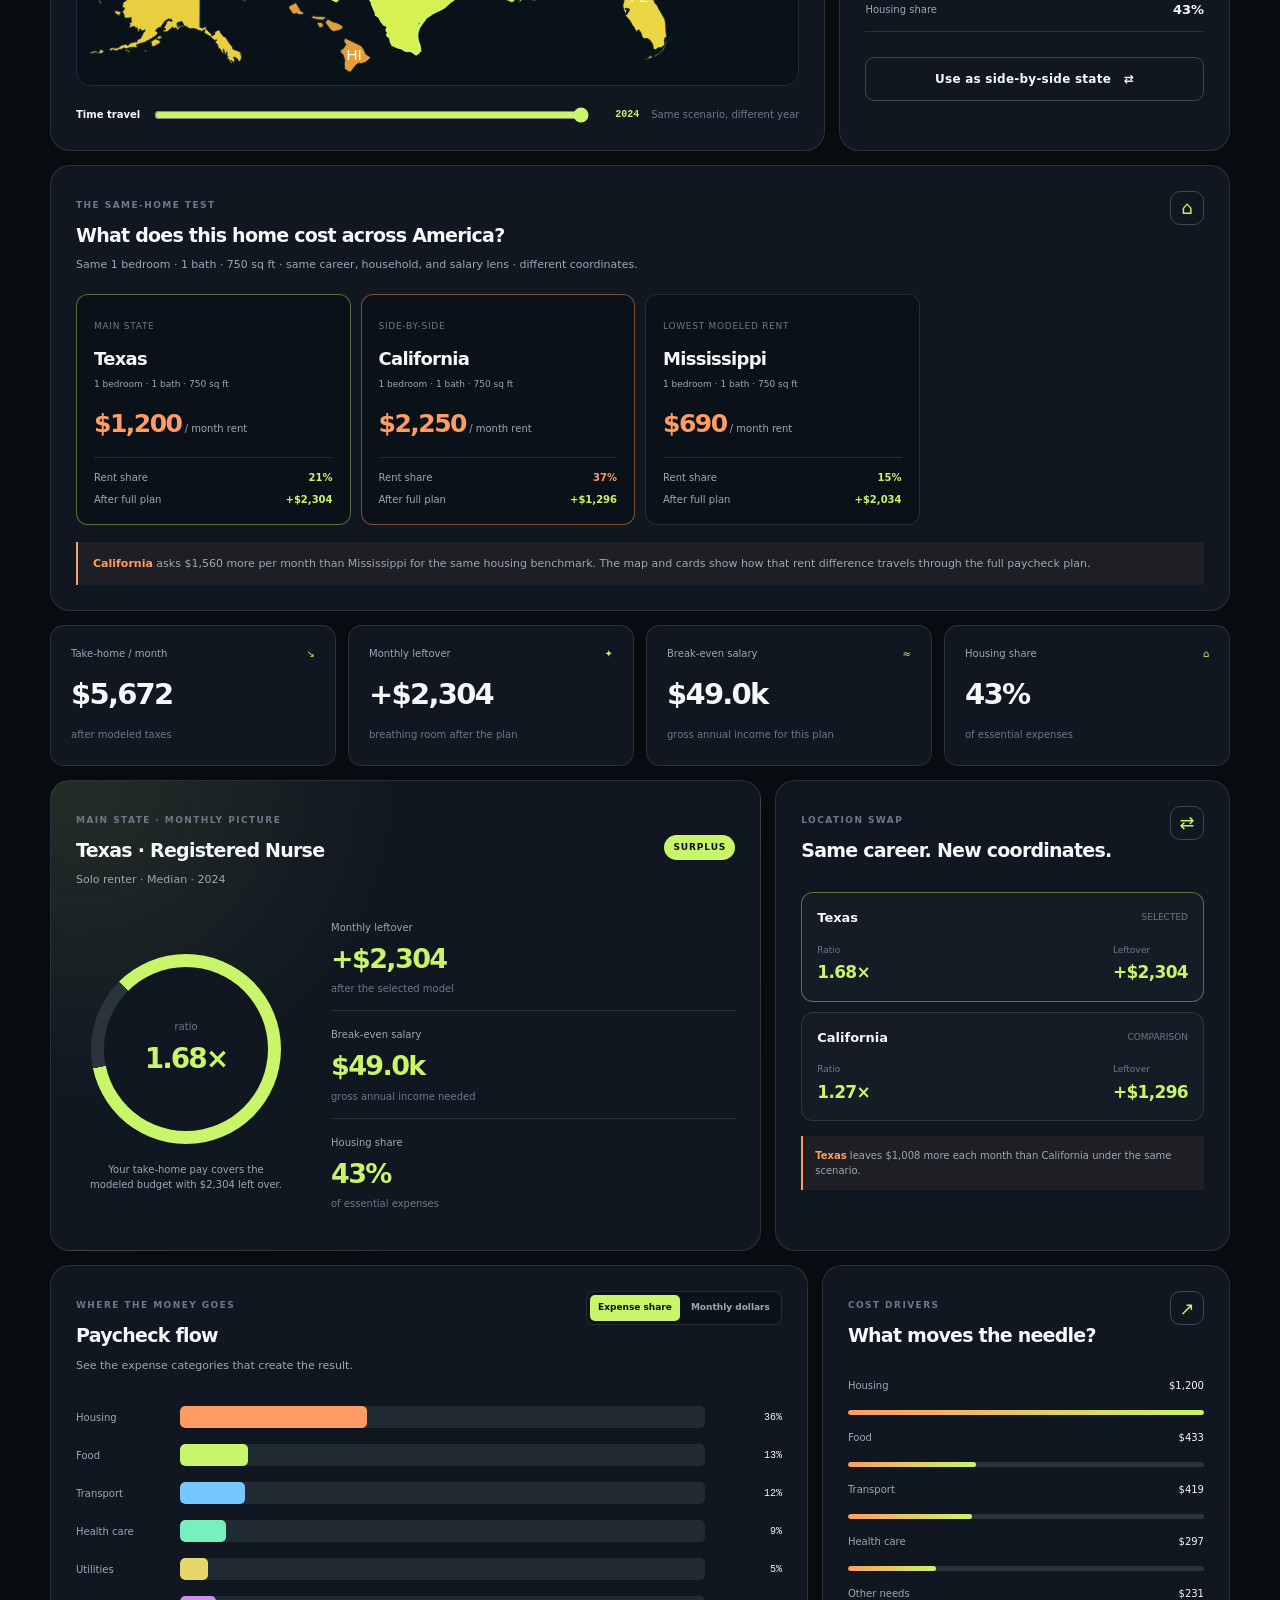
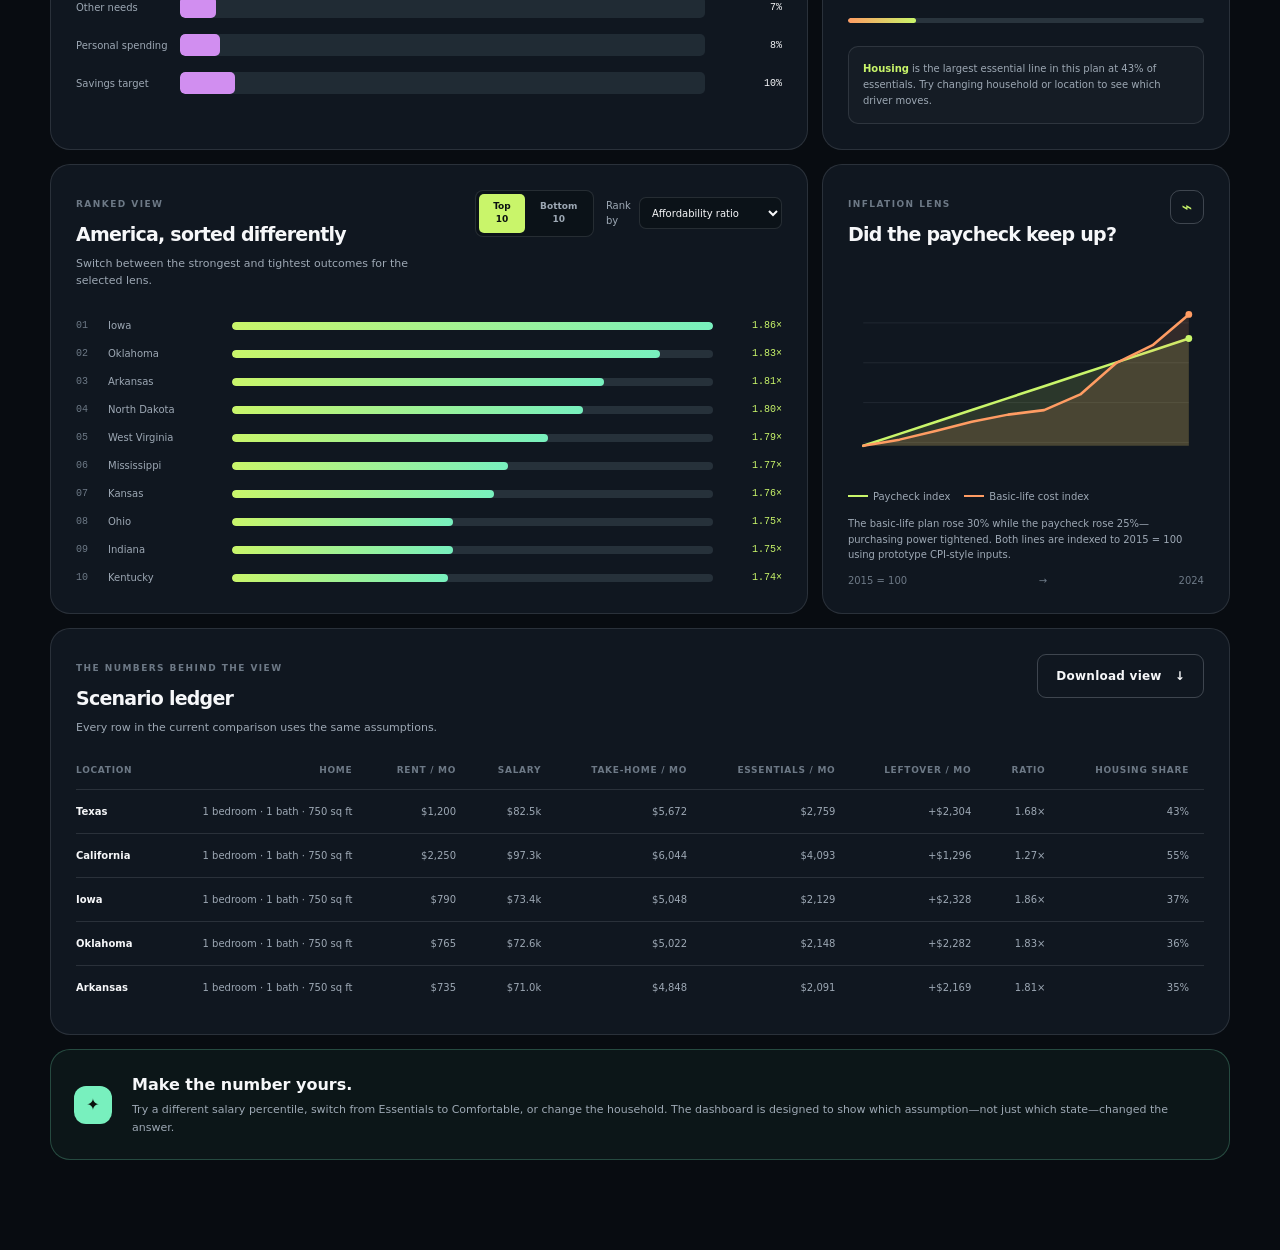
==== commit 3c7bf059: "Harden source data contract and browser handoff" ====
--- a/dashboard.html
+++ b/dashboard.html
@@ -7,7 +7,7 @@
   <link rel="stylesheet" href="styles.css">
 </head>
 <body data-page="dashboard">
-  <div class="prototype-banner"><span class="pulse-dot"></span> Visual prototype · illustrative scenario data while the source-backed data pipeline is being connected</div>
+  <div class="prototype-banner"><span class="pulse-dot"></span><span data-status-label>Visual prototype · illustrative scenario data</span></div>
   <nav class="site-nav shell"><a class="brand" href="index.html"><span class="brand-mark">$</span><span>PAYCHECK<span class="brand-accent">ATLAS</span></span></a><div class="nav-links"><a href="index.html">Report</a><a class="active" href="dashboard.html">Build your budget <span class="arrow">↗</span></a></div></nav>
 
   <main class="dashboard-shell shell">
@@ -18,7 +18,7 @@
     <section class="control-stage">
       <div class="control-header"><div><span class="card-kicker">SCENARIO BUILDER</span><h2>Your assumptions</h2></div><button class="button button-ghost" id="reset-dashboard">Reset all <span>↺</span></button></div>
       <div class="control-grid">
-        <label class="control-field"><span>Career</span><select id="career-select"></select></label>
+        <label class="control-field"><span>Career <em>full occupation list</em></span><select id="career-select"></select></label>
         <label class="control-field"><span>Main state</span><select id="state-select"></select></label>
         <label class="control-field"><span>Side-by-side state</span><select id="compare-state-select"></select></label>
         <label class="control-field"><span>Year</span><select id="year-select"></select></label>
@@ -34,7 +34,7 @@
     <section class="map-stage">
       <article class="dash-panel map-panel">
         <div class="panel-top map-panel-top"><div><span class="card-kicker">THE LOCATION LENS</span><h2>Where does the paycheck stretch?</h2><p>Every color is one state under the same career, household, home, year, and budget model.</p></div><label class="inline-select"><span>Map by</span><select id="map-measure"><option value="ratio">Affordability ratio</option><option value="leftover">Monthly leftover</option><option value="required">Salary required</option><option value="price">Price level</option><option value="housing">Housing share</option></select></label></div>
-        <div class="map-toolbar"><span><i class="map-legend-dot low"></i> tighter budget</span><span><i class="map-legend-dot high"></i> more breathing room</span><span class="map-hint">Lime = main state · orange = side-by-side state</span><div class="map-tools" aria-label="Map zoom controls"><button type="button" id="map-zoom-out" aria-label="Zoom out" title="Zoom out">−</button><button type="button" id="map-zoom-reset" aria-label="Reset map zoom" title="Reset zoom"><span id="map-zoom-value">100%</span></button><button type="button" id="map-zoom-in" aria-label="Zoom in" title="Zoom in">+</button></div></div>
+        <div class="map-toolbar"><span><i class="map-legend-dot low"></i> <span id="map-legend-low">tighter budget</span></span><span><i class="map-legend-dot high"></i> <span id="map-legend-high">more breathing room</span></span><span class="map-hint">Lime = main state · orange = side-by-side state</span><div class="map-tools" aria-label="Map zoom controls"><button type="button" id="map-zoom-out" aria-label="Zoom out" title="Zoom out">−</button><button type="button" id="map-zoom-reset" aria-label="Reset map zoom" title="Reset zoom"><span id="map-zoom-value">100%</span></button><button type="button" id="map-zoom-in" aria-label="Zoom in" title="Zoom in">+</button></div></div>
         <div class="atlas-map" id="atlas-map" aria-label="Interactive prototype map of the United States"><div class="map-tooltip" id="map-tooltip" role="status" aria-live="polite"></div></div>
         <div class="map-scrubber"><span class="scrubber-label">Time travel</span><input id="map-year-scrubber" type="range" min="2015" max="2024" step="1" value="2024"><output id="map-year-label">2024</output><span class="scrubber-note">Same scenario, different year</span></div>
       </article>
@@ -67,7 +67,7 @@
     <section class="dashboard-note"><div class="note-icon">✦</div><div><h3>Make the number yours.</h3><p>Try a different salary percentile, switch from Essentials to Comfortable, or change the household. The dashboard is designed to show which assumption—not just which state—changed the answer.</p></div></section>
   </main>
 
-  <dialog id="assumptions-dialog"><div class="dialog-inner"><button class="dialog-close" id="assumptions-close">×</button><p class="eyebrow">Calculation notes</p><h2>What this prototype is doing</h2><p>The final model will combine annual occupation wages, regional price levels, housing costs, CPI-based category changes, and documented household assumptions. This prototype uses illustrative values so the interactions can be tested before the source-backed pipeline is connected.</p><div class="formula-card"><span>Affordability ratio</span><strong>Take-home income ÷ modeled monthly budget</strong></div><div class="formula-card"><span>Monthly leftover</span><strong>Take-home income − modeled monthly budget</strong></div><div class="formula-card"><span>Same-home test</span><strong>Rent for the same bedroom benchmark while bathroom count and square footage define the home profile</strong></div><p class="dialog-small">The model is a transparent scenario estimate, not financial advice. The final report will list every source, transformation, dropped row, and assumption.</p></div></dialog>
-  <script src="data/prototype-data.js"></script><script src="assets/us_map-inline.js"></script><script src="app.js"></script>
+  <dialog id="assumptions-dialog"><div class="dialog-inner"><button class="dialog-close" id="assumptions-close">×</button><p class="eyebrow">Calculation notes</p><h2>What this model is doing</h2><p>The model combines annual occupation wages, regional price levels, state housing context, CPI-based category changes, and documented household assumptions. The current checkpoint uses illustrative values so the interactions can be tested before the validated source-backed panel is connected.</p><div class="formula-card"><span>Affordability ratio</span><strong>Take-home income ÷ modeled monthly budget</strong></div><div class="formula-card"><span>Monthly leftover</span><strong>Take-home income − modeled monthly budget</strong></div><div class="formula-card"><span>Same-home test</span><strong>Bedroom-specific rent changes by state while bathroom count and square footage define the standardized home profile</strong></div><p class="dialog-small">This is a transparent scenario estimate, not financial advice. Sources, transformations, dropped rows, and assumptions are documented in the project data contract.</p></div></dialog>
+  <script src="data/prototype-data.js"></script><script src="data/source-data.js"></script><script src="assets/us_map-inline.js"></script><script src="app.js"></script>
 </body>
 </html>
--- a/styles.css
+++ b/styles.css
@@ -42,6 +42,77 @@
   z-index: 20;
 }
 
+body.arrival-locked { overflow: hidden; }
+.arrival-gate { position: fixed; z-index: 100; inset: 0; display: grid; grid-template-columns: minmax(290px, .8fr) minmax(430px, 1.2fr); align-items: center; gap: 5vw; padding: 54px clamp(28px, 7vw, 110px); overflow: hidden; background: radial-gradient(circle at 72% 50%, rgba(120, 240, 190, .13), transparent 30rem), linear-gradient(120deg, #070b12 0%, #0b111a 58%, #111c28 100%); transition: transform 1.65s cubic-bezier(.16, .82, .2, 1), opacity .45s ease 1.2s; }
+.arrival-gate::before, .arrival-gate::after { content: ""; position: absolute; pointer-events: none; }
+.arrival-gate::before { inset: 0; opacity: .18; background-image: linear-gradient(rgba(116, 200, 255, .08) 1px, transparent 1px), linear-gradient(90deg, rgba(116, 200, 255, .08) 1px, transparent 1px); background-size: 54px 54px; mask-image: linear-gradient(90deg, transparent, #000 34%, #000 78%, transparent); }
+.arrival-gate::after { right: 10%; bottom: -23rem; width: 45rem; height: 45rem; border: 1px solid rgba(201, 245, 106, .12); border-radius: 50%; box-shadow: 0 0 0 30px rgba(201, 245, 106, .025), 0 0 0 70px rgba(201, 245, 106, .02); }
+.arrival-gate.is-entering { transform: scale(2.75); transform-origin: 72% 60%; opacity: 0; pointer-events: none; }
+.arrival-gate.is-gone { display: none; }
+.arrival-copy { position: relative; z-index: 2; max-width: 550px; transition: opacity .55s ease, transform .7s ease; }
+.arrival-copy h1 { margin: 0; font-size: clamp(38px, 5vw, 70px); line-height: 1; letter-spacing: -.07em; }
+.arrival-copy h1 span { color: var(--lime); }
+.arrival-lede { max-width: 470px; margin: 25px 0 28px; color: var(--muted); font-size: clamp(14px, 1.4vw, 18px); line-height: 1.65; }
+.arrival-instruction { display: inline-flex; align-items: center; gap: 10px; color: var(--ink); font-family: ui-monospace, monospace; font-size: 10px; font-weight: 900; letter-spacing: .13em; }
+.arrival-instruction i { display: block; width: 9px; height: 9px; border: 2px solid var(--orange); border-radius: 50%; box-shadow: 0 0 0 5px rgba(255, 156, 99, .1), 0 0 20px var(--orange); animation: arrival-pulse 1.8s ease-in-out infinite; }
+.arrival-skip { display: block; margin-top: 24px; padding: 0; border: 0; color: var(--subtle); background: transparent; font-size: 11px; font-weight: 800; }
+.arrival-skip:hover, .arrival-skip:focus-visible { color: var(--lime); outline: none; }
+.arrival-skip span { margin-left: 7px; color: var(--lime); }
+.arrival-art { position: relative; z-index: 1; width: min(720px, 100%); justify-self: end; filter: drop-shadow(0 28px 52px rgba(0, 0, 0, .45)); transform-origin: 55% 63%; transition: transform 1.1s cubic-bezier(.2, .8, .2, 1); }
+.arrival-gate.is-entering .arrival-art { transform: scale(1.07); }
+.arrival-gate.is-entering .arrival-copy { opacity: 0; transform: translateX(-18px); }
+.arrival-art svg { display: block; width: 100%; height: auto; overflow: visible; }
+.arrival-sky { fill: url(#arrival-sky); stroke: rgba(226, 236, 245, .14); stroke-width: 2; }
+.arrival-moon { fill: rgba(246, 247, 249, .85); filter: drop-shadow(0 0 16px rgba(246, 247, 249, .28)); }
+.arrival-star { fill: var(--lime); filter: drop-shadow(0 0 6px var(--lime)); }
+.arrival-hill-back { fill: #111c26; }
+.arrival-hill-front { fill: #0b141b; }
+.arrival-house-glow { fill: rgba(255, 156, 99, .17); filter: url(#arrival-glow); }
+.arrival-roof { fill: url(#arrival-roof-shingles); stroke: rgba(226, 236, 245, .32); stroke-width: 3; }
+.arrival-roof-overhang { fill: rgba(7, 12, 18, .55); stroke: rgba(8, 14, 18, .85); stroke-width: 2; }
+.arrival-roof-line { fill: none; stroke: rgba(201, 245, 106, .72); stroke-width: 4; stroke-linecap: round; stroke-linejoin: round; }
+.arrival-gable-window { fill: url(#arrival-window); stroke: rgba(226, 236, 245, .5); stroke-width: 2; filter: drop-shadow(0 0 9px rgba(255, 156, 99, .25)); }
+.arrival-gable-window-cross { fill: none; stroke: rgba(31, 34, 39, .7); stroke-width: 2; }
+.arrival-chimney { fill: #172630; stroke: rgba(226, 236, 245, .26); stroke-width: 2; }
+.arrival-smoke { fill: none; stroke: rgba(226, 236, 245, .22); stroke-width: 5; stroke-linecap: round; stroke-dasharray: 8 10; }
+.arrival-house-side { fill: #101b24; stroke: rgba(226, 236, 245, .22); stroke-width: 2; }
+.arrival-house-front { fill: url(#arrival-siding); stroke: rgba(226, 236, 245, .35); stroke-width: 3; }
+.arrival-house-base { fill: #0d151c; stroke: rgba(226, 236, 245, .22); stroke-width: 2; }
+.arrival-wall-detail { fill: none; stroke: rgba(226, 236, 245, .06); stroke-width: 2; }
+.arrival-porch-roof { fill: #16252d; stroke: rgba(226, 236, 245, .35); stroke-width: 2; }
+.arrival-porch-shadow { fill: rgba(8, 14, 18, .5); }
+.arrival-porch-column, .arrival-porch-rail { fill: none; stroke: rgba(226, 236, 245, .42); stroke-width: 4; stroke-linecap: round; }
+.arrival-window rect { fill: url(#arrival-window); stroke: rgba(226, 236, 245, .72); stroke-width: 5; filter: drop-shadow(0 0 12px rgba(255, 156, 99, .35)); }
+.arrival-window path { fill: none; stroke: rgba(31, 34, 39, .65); stroke-width: 4; }
+.arrival-shrub { fill: #142b2a; stroke: rgba(120, 240, 190, .25); stroke-width: 2; }
+.arrival-interior { opacity: .98; pointer-events: none; }
+.arrival-interior > rect { fill: #0b1219; stroke: rgba(226, 236, 245, .3); stroke-width: 3; }
+.arrival-interior-light { fill: url(#arrival-interior-warm); filter: drop-shadow(0 0 16px rgba(255, 156, 99, .8)); }
+.arrival-interior-floor { fill: rgba(116, 200, 255, .22); stroke: rgba(226, 236, 245, .32); stroke-width: 2; }
+.arrival-interior-lamp { fill: #fff3b0; filter: drop-shadow(0 0 10px #ff9c63); }
+.arrival-interior-stairs { fill: none; stroke: rgba(8, 14, 18, .6); stroke-width: 3; stroke-linecap: round; }
+.arrival-interior-screen { fill: #12222a; stroke: var(--lime); stroke-width: 1.5; }
+.arrival-interior-screen-mark { fill: none; stroke: var(--lime); stroke-width: 1.5; stroke-linecap: round; }
+.arrival-door-base { fill: #101820; stroke: var(--orange); stroke-width: 3; }
+.arrival-gate.is-opening .arrival-door-base { opacity: 0; }
+.arrival-door-panel { fill: none; stroke: rgba(226, 236, 245, .15); stroke-width: 2; }
+.arrival-steps { fill: none; stroke: rgba(226, 236, 245, .28); stroke-width: 7; stroke-linecap: round; }
+.arrival-path { fill: rgba(116, 200, 255, .08); stroke: rgba(116, 200, 255, .3); stroke-width: 2; }
+.arrival-yard-line { fill: none; stroke: rgba(120, 240, 190, .27); stroke-width: 2; stroke-linecap: round; }
+.arrival-door-zone { position: absolute; top: 58.25%; left: 50%; width: 8.45%; height: 29.35%; perspective: 320px; transform: translateX(-50%); }
+.arrival-door { position: relative; display: block; width: 100%; height: 100%; padding: 0; border: 3px solid #b98560; border-radius: 4px; color: var(--ink); background: linear-gradient(90deg, #302820, #4b3428 48%, #211d1b); box-shadow: inset 0 0 0 2px rgba(246, 247, 249, .06), inset 8px 0 18px rgba(0, 0, 0, .18), 0 0 22px rgba(255, 156, 99, .17); cursor: pointer; transform-origin: left center; transform-style: preserve-3d; backface-visibility: hidden; transition: background .3s ease, border-color .3s ease, box-shadow .3s ease; }
+.arrival-door::before, .arrival-door::after { content: ""; position: absolute; left: 18%; right: 18%; height: 2px; background: rgba(226, 236, 245, .18); }
+.arrival-door::before { top: 34%; }
+.arrival-door::after { top: 58%; }
+.arrival-door:hover, .arrival-door:focus-visible { border-color: var(--lime); background: linear-gradient(90deg, #334238, #4a4a2f 48%, #26332b); box-shadow: inset 0 0 0 2px rgba(201, 245, 106, .13), 0 0 30px rgba(201, 245, 106, .35); outline: none; }
+.arrival-door.is-open { border-color: var(--lime); background: linear-gradient(90deg, #b88655, #ffca73 48%, #a35346); transform: perspective(200px) rotateY(-48deg); transform-origin: left center; }
+.arrival-door-knob { position: absolute; top: 51%; right: 17%; width: 9px; height: 9px; border: 2px solid #e0ac62; border-radius: 50%; background: #211b17; box-shadow: 0 0 5px rgba(224, 172, 98, .5); }
+.arrival-door-knock { position: absolute; right: 50%; bottom: 6%; color: rgba(246, 247, 249, .65); font-family: ui-monospace, monospace; font-size: clamp(5px, .7vw, 8px); letter-spacing: .12em; transform: translateX(50%); }
+.arrival-gate.is-knocking .arrival-door { animation: arrival-knock .14s ease-in-out 3; }
+.arrival-gate.is-opening .arrival-door { animation: arrival-open .8s cubic-bezier(.2, .8, .2, 1) forwards; }
+.arrival-house-caption { display: flex; justify-content: space-between; gap: 12px; margin: 12px 4px 0; color: var(--subtle); font-family: ui-monospace, monospace; font-size: 8px; letter-spacing: .11em; text-transform: uppercase; }
+.arrival-house-caption b { color: var(--muted); font-weight: 500; letter-spacing: 0; text-transform: none; }
+
 a { color: inherit; text-decoration: none; }
 button, select, input { font: inherit; }
 button, select { cursor: pointer; }
@@ -97,7 +168,8 @@
 .tiny-label { margin: 0; color: var(--subtle); font-size: 9px; }
 .status-pill, .result-badge { padding: 6px 9px; border-radius: 99px; color: var(--lime); background: rgba(201, 245, 106, .09); font-size: 9px; font-weight: 900; letter-spacing: .1em; }
 .salary-role { justify-content: flex-start; gap: 13px; margin: 27px 0 18px; }
-.role-icon { display: grid; width: 37px; height: 37px; place-items: center; border-radius: 11px; color: #0b1110; background: var(--lime); font-weight: 900; }
+.role-icon { display: grid; width: 37px; height: 37px; place-items: center; overflow: hidden; border-radius: 11px; color: #0b1110; background: var(--lime); font-weight: 900; }
+.role-icon .career-icon-svg { width: 28px; height: 28px; }
 .salary-role strong, .salary-role small { display: block; }
 .salary-role strong { font-size: 15px; }
 .salary-role small { margin-top: 3px; color: var(--muted); font-size: 11px; }
@@ -170,6 +242,303 @@
 .passport-result strong { color: var(--ink); font-size: 13px; }
 .passport-result .passport-delta { color: var(--orange); font-family: ui-monospace, monospace; font-size: 12px; }
 .passport-lab .card-link { position: relative; z-index: 1; margin-top: 21px; }
+
+.house-lab { padding: 76px 0 28px; }
+.house-lab-grid { display: grid; grid-template-columns: 1.18fr .82fr; gap: 14px; align-items: stretch; }
+.house-scene, .house-analysis { min-width: 0; border: 1px solid var(--line); border-radius: var(--radius); background: var(--panel); }
+.house-scene { overflow: hidden; background: radial-gradient(circle at 80% 0%, rgba(116, 200, 255, .11), transparent 22rem), #0d151d; }
+.house-scene-top { display: flex; align-items: center; justify-content: space-between; gap: 20px; padding: 23px 25px 17px; border-bottom: 1px solid var(--line); }
+.house-scene-top strong { display: block; margin-top: 5px; color: var(--ink); font-size: 15px; }
+.house-live-dot { display: inline-flex; align-items: center; gap: 6px; color: var(--mint); font-family: ui-monospace, monospace; font-size: 8px; letter-spacing: .1em; white-space: nowrap; }
+.house-live-dot i { width: 6px; height: 6px; border-radius: 50%; background: var(--mint); box-shadow: 0 0 0 4px rgba(120, 240, 190, .1); animation: live-pulse 1.7s ease-in-out infinite; }
+.house-blueprint { position: relative; min-height: 421px; overflow: hidden; background: linear-gradient(180deg, rgba(116, 200, 255, .06), transparent 49%), repeating-linear-gradient(0deg, transparent 0 41px, rgba(116, 200, 255, .055) 42px), repeating-linear-gradient(90deg, transparent 0 41px, rgba(116, 200, 255, .055) 42px); }
+.house-blueprint::before { content: ""; position: absolute; inset: 24px; border: 1px dashed rgba(116, 200, 255, .2); border-radius: 12px; pointer-events: none; }
+.house-skyline { position: absolute; right: 12%; bottom: 91px; left: 7%; display: flex; align-items: end; gap: 8px; height: 115px; opacity: .28; }
+.house-skyline span { display: block; width: 9%; min-height: 34px; border: 1px solid rgba(116, 200, 255, .32); border-bottom: 0; background: rgba(116, 200, 255, .08); }
+.house-skyline span:nth-child(2) { height: 72%; }
+.house-skyline span:nth-child(3) { height: 48%; }
+.house-skyline span:nth-child(4) { height: 88%; }
+.house-skyline span:nth-child(5) { height: 62%; }
+.blueprint-roof { position: absolute; top: 54px; right: 16%; left: 16%; height: 86px; border: 1px solid rgba(201, 245, 106, .48); border-bottom: 0; background: linear-gradient(135deg, rgba(201, 245, 106, .12), rgba(120, 240, 190, .04)); clip-path: polygon(8% 100%, 50% 0, 92% 100%); }
+.blueprint-roof i { position: absolute; right: 50%; bottom: 16px; width: 7px; height: 7px; border-radius: 50%; background: var(--lime); box-shadow: 0 0 18px var(--lime); }
+.blueprint-roof b { position: absolute; right: 0; bottom: 11px; left: 0; color: var(--lime); font-family: ui-monospace, monospace; font-size: 8px; letter-spacing: .16em; text-align: center; }
+.house-body { position: absolute; top: 124px; right: 17%; bottom: 78px; left: 17%; display: grid; grid-template-columns: repeat(6, 1fr); grid-template-rows: 1fr 1fr 1fr; gap: 7px; padding: 8px; border: 1px solid rgba(201, 245, 106, .35); border-radius: 10px; background: rgba(8, 14, 18, .78); box-shadow: 0 18px 50px rgba(0, 0, 0, .25); }
+.house-room { position: relative; display: flex; min-width: 0; flex-direction: column; align-items: flex-start; justify-content: center; padding: 11px; overflow: hidden; border: 1px solid var(--line); border-radius: 7px; color: var(--ink); background: rgba(255, 255, 255, .025); text-align: left; transition: transform .2s ease, border-color .2s ease, background .2s ease, box-shadow .2s ease; }
+.house-room:hover, .house-room:focus-visible { z-index: 2; transform: translateY(-3px); border-color: var(--ink); outline: none; box-shadow: 0 9px 18px rgba(0, 0, 0, .25); }
+.house-room.active { border-color: var(--lime); background: rgba(201, 245, 106, .12); box-shadow: inset 0 0 0 1px rgba(201, 245, 106, .12); }
+.house-room::after { content: ""; position: absolute; right: -17px; bottom: -17px; width: 54px; height: 54px; border-radius: 50%; background: var(--room-color, var(--lime)); opacity: .09; }
+.room-housing { --room-color: var(--orange); grid-column: span 3; }
+.room-food { --room-color: var(--lime); grid-column: span 3; }
+.room-transport { --room-color: var(--blue); grid-column: span 3; }
+.room-health { --room-color: var(--mint); grid-column: span 3; }
+.room-savings { --room-color: var(--violet); grid-column: 2 / span 4; }
+.room-icon { color: var(--room-color, var(--lime)); font-size: 16px; line-height: 1; }
+.room-name { margin-top: 8px; color: var(--muted); font-size: 9px; }
+.house-room strong { margin-top: 3px; color: var(--ink); font-size: 15px; letter-spacing: -.04em; }
+.house-room small { margin-top: 2px; color: var(--subtle); font-size: 8px; }
+.house-yard { position: absolute; right: 9%; bottom: 24px; left: 9%; height: 37px; border-top: 1px solid rgba(120, 240, 190, .2); }
+.house-token { position: absolute; display: grid; min-width: 63px; height: 22px; place-items: center; padding: 0 7px; border: 1px solid var(--line-strong); border-radius: 99px; color: #09100d; font-family: ui-monospace, monospace; font-size: 7px; font-weight: 900; letter-spacing: .08em; box-shadow: 0 7px 16px rgba(0, 0, 0, .25); animation: token-float 4.5s ease-in-out infinite; }
+.token-pay { top: 8px; left: 2%; background: var(--lime); }
+.token-plan { top: 12px; left: 43%; color: #09100d; background: var(--orange); animation-delay: -.9s; }
+.token-room { top: 8px; right: 2%; color: #09100d; background: var(--mint); animation-delay: -2s; }
+.house-money-track { padding: 17px 25px 22px; border-top: 1px solid var(--line); }
+.house-money-track > div:first-child, .house-money-labels { display: flex; align-items: center; justify-content: space-between; gap: 15px; color: var(--muted); font-size: 10px; }
+.house-money-track > div:first-child strong { color: var(--ink); font-size: 12px; }
+.house-money-bar { height: 8px; margin: 11px 0 9px; overflow: hidden; border-radius: 99px; background: #29343d; }
+.house-money-bar i { display: block; height: 100%; border-radius: inherit; background: linear-gradient(90deg, var(--orange), var(--lime)); transition: width .65s cubic-bezier(.2, .8, .2, 1); }
+.budget-foundation.active { border-color: var(--room-color); background: linear-gradient(90deg, color-mix(in srgb, var(--room-color) 20%, transparent), rgba(255, 255, 255, .025)); box-shadow: inset 0 0 0 1px color-mix(in srgb, var(--room-color) 18%, transparent); }
+.passport-explanation { max-width: 650px; margin: 13px 0 0; color: var(--muted); font-size: 10px; line-height: 1.6; }
+.equation-live-note { margin: 14px 0 0; padding: 12px 14px; border-left: 2px solid var(--blue); color: var(--muted); background: rgba(116, 200, 255, .05); font-size: 11px; line-height: 1.6; }
+
+.career-deck-head { display: flex; justify-content: space-between; gap: 12px; margin-top: 19px; color: var(--subtle); font-size: 9px; }
+.career-deck { display: grid; grid-template-columns: repeat(4, 1fr); gap: 7px; margin-top: 8px; }
+.career-card { min-width: 0; padding: 10px; border: 1px solid var(--line); border-radius: 8px; color: var(--muted); background: rgba(5, 10, 14, .43); text-align: left; transition: transform .18s ease, border-color .18s ease, background .18s ease; }
+.career-card:hover, .career-card:focus-visible { transform: translateY(-2px); border-color: var(--mint); outline: none; }
+.career-card.active { border-color: var(--lime); background: rgba(201, 245, 106, .09); }
+.career-card-icon, .career-card strong, .career-card small, .career-card b { display: block; }
+.career-card-icon { display: grid; width: 35px; height: 35px; place-items: center; border: 1px solid rgba(201, 245, 106, .25); border-radius: 9px; color: var(--lime); background: rgba(201, 245, 106, .07); font-size: 15px; font-weight: 900; transition: color .18s ease, background .18s ease, transform .18s ease; }
+.career-card:hover .career-card-icon, .career-card:focus-visible .career-card-icon, .career-card.active .career-card-icon { color: #0b1110; background: var(--lime); transform: rotate(-3deg) scale(1.04); }
+.career-icon-svg { display: block; width: 29px; height: 29px; overflow: visible; }
+.career-card strong { margin-top: 7px; overflow: hidden; color: var(--ink); font-size: 10px; text-overflow: ellipsis; white-space: nowrap; }
+.career-card small { margin-top: 2px; overflow: hidden; color: var(--subtle); font-size: 8px; text-overflow: ellipsis; white-space: nowrap; }
+.career-card b { margin-top: 8px; color: var(--lime); font-family: ui-monospace, monospace; font-size: 10px; }
+.career-character { width: 158px; height: 112px; flex: 0 0 158px; place-items: center; border-radius: 15px; overflow: visible; }
+.career-character .character-glow { width: 74px; height: 74px; filter: blur(22px); opacity: .28; }
+.career-visual { position: relative; z-index: 1; width: 100%; height: 100%; color: var(--character-color); }
+.career-visual svg { display: block; width: 100%; height: 100%; overflow: visible; transform: scale(1.08); transform-origin: center; }
+
+.house-finance-strip { display: flex; align-items: center; justify-content: center; gap: 10px; margin: 19px 25px 0; color: var(--muted); font-family: ui-monospace, monospace; font-size: 8px; letter-spacing: .08em; }
+.house-finance-strip span, .house-finance-strip strong { display: inline-flex; align-items: center; gap: 6px; padding: 7px 9px; border: 1px solid var(--line); border-radius: 6px; background: rgba(255, 255, 255, .025); }
+.house-finance-strip b { color: var(--ink); font-size: 10px; letter-spacing: 0; }
+.house-finance-strip i { color: var(--lime); font-size: 13px; font-style: normal; }
+.house-finance-strip .tax-step b { color: var(--orange); }
+.house-finance-strip strong { color: var(--lime); border-color: rgba(201, 245, 106, .3); }
+.house-finance-strip strong b { color: var(--lime); }
+.house-money-particle { position: absolute; z-index: 4; display: grid; width: 19px; height: 19px; place-items: center; border-radius: 50%; color: #09100d; background: var(--lime); font-family: ui-monospace, monospace; font-size: 10px; font-weight: 900; opacity: 0; pointer-events: none; }
+.particle-one { left: 31%; }
+.particle-two { left: 49%; }
+.particle-three { left: 67%; }
+.budget-house.scenario-update .house-money-particle { animation: money-drop 1.15s ease-in forwards; }
+.budget-house.scenario-update .particle-two { animation-delay: .14s; }
+.budget-house.scenario-update .particle-three { animation-delay: .28s; }
+.budget-house[data-pressure="strained"] .budget-facade { transform: scaleY(.98); transform-origin: bottom; }
+.budget-house[data-pressure="strained"] .budget-foundation { border-color: rgba(255, 156, 99, .65); }
+.budget-house[data-pressure="gap"] .budget-facade { transform: scaleY(.94); transform-origin: bottom; }
+.budget-house[data-pressure="gap"] .budget-foundation { border-color: var(--coral); background: rgba(255, 111, 111, .1); animation: foundation-crack 1.8s ease-in-out infinite; }
+.budget-house[data-pressure="gap"] .budget-door { border-color: var(--coral); color: var(--coral); }
+.budget-house[data-pressure="gap"] .budget-door strong::after { content: " · GAP"; font-size: 8px; letter-spacing: .08em; }
+.budget-room.room-utilities { --room-color: #e6d76a; }
+.budget-room.room-lifestyle { --room-color: var(--violet); }
+.budget-foundation { min-height: 51px; }
+.budget-house { min-height: 515px; padding-top: 16px; }
+.budget-house > .budget-roof { display: none; }
+.budget-house::before { display: none; }
+.budget-house[data-home-profile="studio"] .budget-roof { right: 19%; left: 19%; }
+.budget-house[data-home-profile="two-bedroom"] .budget-roof { right: 7%; left: 7%; }
+.budget-house[data-home-profile="three-bedroom"] .budget-roof { right: 4%; left: 4%; border-radius: 70px 70px 0 0; }
+.blueprint-profile { display: flex; align-items: center; justify-content: space-between; gap: 12px; margin: 0 8px 5px; color: var(--lime); font-family: ui-monospace, monospace; font-size: 8px; letter-spacing: .1em; }
+.blueprint-profile b { color: var(--muted); font-size: 9px; font-weight: 500; letter-spacing: 0; }
+.blueprint-drawing { height: 302px; overflow: hidden; border: 1px solid rgba(116, 200, 255, .25); border-radius: 9px; background: linear-gradient(180deg, rgba(116, 200, 255, .07), rgba(7, 13, 18, .18)); transition: opacity .2s ease; }
+.blueprint-drawing.house-swap-in { animation: blueprint-swap .55s ease both; }
+.blueprint-drawing svg { display: block; width: 100%; height: 100%; }
+.blueprint-grid { fill: url(#blueprint-grid-pattern); opacity: .55; }
+.blueprint-shell { fill: rgba(8, 14, 18, .54); stroke: rgba(201, 245, 106, .55); stroke-width: 2; }
+.blueprint-roof-shape { fill: rgba(201, 245, 106, .12); stroke: var(--lime); stroke-width: 2.5; }
+.blueprint-house-body { fill: rgba(8, 14, 18, .72); stroke: rgba(201, 245, 106, .55); stroke-width: 2; }
+.blueprint-chimney { fill: rgba(116, 200, 255, .1); stroke: var(--blue); stroke-width: 2; }
+.blueprint-front-door { fill: rgba(201, 245, 106, .18); stroke: var(--lime); stroke-width: 2; }
+.blueprint-door-knob { fill: var(--lime); }
+.blueprint-window { fill: none; stroke: var(--blue); stroke-width: 4; opacity: .9; }
+.blueprint-driveway { fill: rgba(116, 200, 255, .08); stroke: var(--blue); stroke-width: 1.5; stroke-dasharray: 5 4; }
+.blueprint-architecture { pointer-events: none; }
+.blueprint-architecture path { fill: none; stroke: rgba(116, 200, 255, .7); stroke-width: 1.5; stroke-linecap: round; stroke-linejoin: round; }
+.blueprint-architecture .blueprint-roof-line { stroke: rgba(201, 245, 106, .9); stroke-width: 3; }
+.blueprint-architecture .blueprint-wall-edge { stroke: rgba(246, 247, 249, .32); stroke-width: 1; }
+.blueprint-architecture .blueprint-door-swing { stroke: var(--orange); stroke-dasharray: 4 3; }
+.blueprint-architecture .blueprint-garage-door { stroke: var(--blue); stroke-width: 1; opacity: .8; }
+.blueprint-architecture .blueprint-window-cross { stroke: var(--blue); stroke-width: 2; }
+.blueprint-architecture .blueprint-porch { fill: rgba(201, 245, 106, .08); stroke: var(--lime); }
+.blueprint-furniture { pointer-events: none; fill: rgba(246, 247, 249, .055); stroke: color-mix(in srgb, var(--room-color) 80%, white); stroke-width: 1.4; stroke-linecap: round; stroke-linejoin: round; opacity: .72; }
+.blueprint-furniture .blueprint-pillow { fill: color-mix(in srgb, var(--room-color) 20%, transparent); }
+.blueprint-rent-badge { pointer-events: none; }
+.blueprint-rent-badge rect { fill: rgba(8, 14, 18, .94); stroke: var(--orange); stroke-width: 2; filter: drop-shadow(0 0 6px rgba(255, 156, 99, .2)); }
+.blueprint-rent-badge { cursor: pointer; outline: none; pointer-events: auto; }
+.blueprint-rent-badge:hover rect, .blueprint-rent-badge:focus rect, .blueprint-rent-badge.active rect { stroke-width: 3; filter: drop-shadow(0 0 10px rgba(255, 156, 99, .42)); }
+.blueprint-rent-label { fill: var(--orange); font-family: ui-monospace, monospace; font-size: 9px; font-weight: 900; letter-spacing: .13em; }
+.blueprint-rent-value { fill: var(--ink); font-family: ui-monospace, monospace; font-size: 16px; font-weight: 900; letter-spacing: -.02em; }
+.blueprint-rent-share { fill: var(--muted); font-family: Inter, ui-sans-serif, sans-serif; font-size: 9px; }
+.blueprint-front-label { fill: var(--lime); font-family: ui-monospace, monospace; font-size: 8px; letter-spacing: .13em; }
+.blueprint-room { --room-color: var(--blue); cursor: pointer; outline: none; }
+.blueprint-room[data-house-category="housing"] { --room-color: var(--orange); }
+.blueprint-room[data-house-category="food"] { --room-color: var(--lime); }
+.blueprint-room[data-house-category="transport"] { --room-color: var(--blue); }
+.blueprint-room[data-house-category="health"] { --room-color: var(--mint); }
+.blueprint-room[data-house-category="utilities"] { --room-color: #e6d76a; }
+.blueprint-room[data-house-category="lifestyle"] { --room-color: var(--violet); }
+.blueprint-room rect { fill: color-mix(in srgb, var(--room-color) 11%, #091219); stroke: color-mix(in srgb, var(--room-color) 63%, transparent); stroke-width: 1.5; transition: fill .2s ease, stroke-width .2s ease, filter .2s ease; }
+.blueprint-room:hover rect, .blueprint-room:focus rect, .blueprint-room.active rect { fill: color-mix(in srgb, var(--room-color) 25%, #091219); stroke-width: 3; filter: drop-shadow(0 0 6px color-mix(in srgb, var(--room-color) 45%, transparent)); }
+.blueprint-room text { fill: var(--muted); font-family: Inter, ui-sans-serif, sans-serif; pointer-events: none; }
+.blueprint-room .blueprint-room-label { font-size: 12px; font-weight: 800; }
+.blueprint-room .blueprint-room-value { fill: var(--ink); font-family: ui-monospace, monospace; font-size: 13px; font-weight: 900; }
+.blueprint-room .blueprint-room-share { fill: var(--room-color); font-family: ui-monospace, monospace; font-size: 9px; }
+.blueprint-room.compact .blueprint-room-label { font-size: 9px; }
+.blueprint-room.compact .blueprint-room-value { font-size: 10px; }
+.blueprint-home-title { fill: var(--lime); font-family: ui-monospace, monospace; font-size: 9px; font-weight: 900; letter-spacing: .13em; }
+.blueprint-home-note { fill: var(--subtle); font-family: Inter, ui-sans-serif, sans-serif; font-size: 9px; }
+.blueprint-garage-line { stroke: var(--blue); stroke-width: 1; stroke-dasharray: 4 4; opacity: .7; }
+.blueprint-foundation { display: grid; grid-template-columns: 1fr 103px; gap: 8px; margin-top: 9px; }
+.blueprint-foundation-room { --room-color: var(--violet); display: grid; grid-template-columns: 1fr auto; align-items: center; gap: 5px 10px; min-width: 0; padding: 9px 11px; border: 1px solid color-mix(in srgb, var(--room-color) 47%, transparent); border-radius: 7px; color: var(--ink); background: color-mix(in srgb, var(--room-color) 10%, #091219); text-align: left; transition: background .2s ease, border-color .2s ease, transform .2s ease; }
+.blueprint-foundation-room:hover, .blueprint-foundation-room:focus-visible, .blueprint-foundation-room.active { border-color: var(--room-color); background: color-mix(in srgb, var(--room-color) 20%, #091219); outline: none; transform: translateY(-2px); }
+.blueprint-foundation-room span, .blueprint-foundation-room strong, .blueprint-foundation-room small { display: block; }
+.blueprint-foundation-room span { color: var(--violet); font-family: ui-monospace, monospace; font-size: 8px; letter-spacing: .08em; }
+.blueprint-foundation-room strong { color: var(--ink); font-size: 13px; }
+.blueprint-foundation-room small { grid-column: 1; color: var(--subtle); font-size: 8px; }
+.blueprint-door { display: grid; min-height: 52px; place-content: center; padding: 5px; border: 1px solid rgba(201, 245, 106, .48); border-bottom: 0; border-radius: 7px 7px 0 0; color: var(--lime); background: rgba(201, 245, 106, .08); text-align: center; }
+.blueprint-door span, .blueprint-door strong { display: block; }
+.blueprint-door span { font-family: ui-monospace, monospace; font-size: 7px; letter-spacing: .09em; }
+.blueprint-door strong { margin-top: 4px; font-size: 14px; letter-spacing: -.04em; }
+.budget-porch { margin: 8px 10px 0; padding-top: 8px; border-top: 1px solid rgba(120, 240, 190, .2); }
+.budget-porch p { margin: 0; color: var(--muted); font-size: 10px; line-height: 1.45; }
+
+.home-housing-ledger { margin-top: 20px; padding: 22px; border: 1px solid rgba(120, 240, 190, .22); border-radius: 15px; background: linear-gradient(135deg, rgba(120, 240, 190, .07), rgba(9, 18, 25, .2)); }
+.home-housing-ledger-head { display: flex; align-items: end; justify-content: space-between; gap: 18px; margin-bottom: 19px; }
+.home-housing-ledger-head h3 { margin: 5px 0 0; color: var(--ink); font-size: clamp(21px, 3vw, 31px); letter-spacing: -.055em; }
+.ledger-tag { padding: 7px 9px; border: 1px solid rgba(201, 245, 106, .28); border-radius: 99px; color: var(--lime); font: 800 8px/1 ui-monospace, monospace; letter-spacing: .1em; white-space: nowrap; }
+.ledger-table { overflow: hidden; border: 1px solid rgba(255,255,255,.09); border-radius: 11px; }
+.ledger-row { display: grid; grid-template-columns: 1.35fr repeat(3, 1fr); gap: 10px; align-items: center; min-height: 48px; padding: 10px 13px; border-top: 1px solid rgba(255,255,255,.07); color: var(--muted); font-size: 12px; }
+.ledger-row:first-child { border-top: 0; }
+.ledger-row:nth-child(even) { background: rgba(255,255,255,.025); }
+.ledger-row strong { color: var(--ink); font: 700 13px/1.2 ui-monospace, monospace; text-align: right; }
+.ledger-heading { min-height: 38px; color: var(--subtle); background: rgba(255,255,255,.045) !important; font: 800 8px/1 ui-monospace, monospace; letter-spacing: .09em; text-transform: uppercase; }
+.ledger-heading strong { color: var(--lime); font-size: 9px; }
+.ledger-heading strong:last-child { color: var(--orange); }
+.home-housing-ledger-explanation { margin: 16px 0 0; color: var(--muted); font-size: 12px; line-height: 1.6; }
+
+.time-machine-section { padding: 90px 0 28px; }
+.time-machine-board { padding: 24px; border: 1px solid rgba(201, 245, 106, .25); border-radius: var(--radius); background: radial-gradient(circle at 90% 0%, rgba(201, 245, 106, .12), transparent 22rem), linear-gradient(135deg, #111c21, #0d141b); }
+.time-machine-top { display: flex; align-items: center; gap: 14px; }
+.time-machine-top strong { color: var(--lime); font-size: 35px; letter-spacing: -.08em; }
+.time-machine-status { margin-left: auto; color: var(--subtle); font-family: ui-monospace, monospace; font-size: 9px; letter-spacing: .1em; }
+.time-machine-board > input { display: block; width: 100%; margin-top: 23px; accent-color: var(--lime); }
+.time-ticks { display: flex; justify-content: space-between; margin-top: 7px; color: var(--subtle); font-family: ui-monospace, monospace; font-size: 9px; }
+.time-machine-grid { display: grid; grid-template-columns: .9fr 1.1fr; gap: 38px; align-items: center; margin-top: 28px; }
+.time-house-wrap { text-align: center; }
+.time-house { position: relative; width: 180px; height: 155px; margin: 0 auto; transition: transform .5s ease, filter .5s ease; }
+.time-house-roof { position: absolute; top: 0; left: 15px; width: 150px; height: 74px; border: 2px solid var(--lime); border-bottom: 0; border-radius: 99px 99px 0 0; background: rgba(201, 245, 106, .12); clip-path: polygon(8% 100%, 50% 0, 92% 100%); }
+.time-house-body { position: absolute; right: 26px; bottom: 15px; left: 26px; display: grid; grid-template-columns: repeat(3, 1fr); grid-template-rows: 1fr 1fr; gap: 5px; height: 91px; padding: 7px; border: 2px solid var(--lime); border-radius: 6px; background: rgba(201, 245, 106, .06); }
+.time-house-body span { border: 1px solid rgba(201, 245, 106, .4); background: rgba(201, 245, 106, .12); }
+.time-house-body b { grid-column: 2; display: grid; place-items: center; color: var(--lime); font-size: 9px; }
+.time-house[data-pressure="strained"] { transform: scaleY(.94); filter: saturate(1.15); }
+.time-house[data-pressure="gap"] { transform: scaleY(.86); filter: saturate(1.6); }
+.time-house[data-pressure="gap"] .time-house-body { border-color: var(--coral); background: rgba(255, 111, 111, .12); }
+.time-house[data-pressure="gap"] .time-house-roof { border-color: var(--coral); background: rgba(255, 111, 111, .12); }
+.time-house[data-pressure="gap"] .time-house-body b { color: var(--coral); }
+.time-house-wrap p { max-width: 260px; margin: 12px auto 0; color: var(--muted); font-size: 10px; line-height: 1.5; }
+.time-metrics { display: grid; grid-template-columns: repeat(3, 1fr); gap: 9px; }
+.time-metrics > div { min-height: 108px; padding: 15px; border: 1px solid var(--line); border-radius: 10px; background: rgba(255, 255, 255, .025); }
+.time-metrics span, .time-metrics strong, .time-metrics small { display: block; }
+.time-metrics span { color: var(--muted); font-size: 9px; }
+.time-metrics strong { margin-top: 17px; color: var(--lime); font-size: 21px; letter-spacing: -.05em; }
+.time-metrics > div:nth-child(2) strong { color: var(--orange); }
+.time-metrics small { margin-top: 5px; color: var(--subtle); font-size: 8px; line-height: 1.35; }
+.time-machine-explanation { margin: 24px 0 0; padding: 13px 15px; border-left: 2px solid var(--lime); color: var(--muted); background: rgba(201, 245, 106, .05); font-size: 11px; line-height: 1.65; }
+.house-money-labels { color: var(--subtle); font-size: 9px; }
+.house-money-labels b { margin-left: 4px; color: var(--ink); font-family: ui-monospace, monospace; }
+.house-money-labels span:last-child b { color: var(--lime); }
+.house-analysis { padding: 27px; background: radial-gradient(circle at 100% 0%, rgba(201, 245, 106, .11), transparent 17rem), var(--panel); }
+.house-analysis h3 { max-width: 340px; margin: 11px 0 0; color: var(--ink); font-size: clamp(25px, 3vw, 39px); line-height: 1.02; letter-spacing: -.06em; }
+.house-analysis > p { max-width: 390px; margin: 20px 0 0; color: var(--muted); font-size: 13px; line-height: 1.75; }
+.house-analysis-stat { margin-top: 31px; padding: 16px; border: 1px solid rgba(201, 245, 106, .25); border-radius: 12px; background: rgba(201, 245, 106, .05); }
+.house-analysis-stat span, .house-analysis-stat strong, .house-analysis-stat small { display: block; }
+.house-analysis-stat span { color: var(--subtle); font-size: 9px; letter-spacing: .1em; text-transform: uppercase; }
+.house-analysis-stat strong { margin-top: 8px; color: var(--lime); font-size: 21px; letter-spacing: -.05em; }
+.house-analysis-stat small { margin-top: 5px; color: var(--muted); font-size: 10px; line-height: 1.5; }
+.house-reading-note { margin-top: 27px; padding-top: 18px; border-top: 1px solid var(--line); }
+.house-reading-note span { color: var(--mint); font-family: ui-monospace, monospace; font-size: 9px; letter-spacing: .11em; }
+.house-reading-note p { margin: 8px 0 0; color: var(--muted); font-size: 11px; line-height: 1.65; }
+.salary-card.scenario-update { animation: scenario-pulse .65s ease both; }
+.house-blueprint.scenario-update { animation: blueprint-pulse .65s ease both; }
+.feature-analysis { min-height: 42px; margin: 15px 0 0 !important; padding: 11px 13px; border-left: 2px solid var(--mint); color: var(--muted) !important; background: rgba(120, 240, 190, .045); font-size: 11px !important; line-height: 1.55 !important; }
+
+.home-move-scene { display: grid; grid-template-columns: auto 1fr auto; align-items: center; gap: 15px; margin-top: 21px; }
+.move-stop { display: flex; align-items: center; gap: 7px; color: var(--lime); font-family: ui-monospace, monospace; font-size: 9px; font-weight: 800; }
+.move-stop-end { color: var(--orange); }
+.move-stop i { display: block; width: 7px; height: 7px; border-radius: 50%; background: currentColor; box-shadow: 0 0 12px currentColor; }
+.move-track { position: relative; height: 30px; border-top: 1px dashed rgba(201, 245, 106, .45); }
+.move-track::before, .move-track::after { content: ""; position: absolute; top: -4px; width: 7px; height: 7px; border: 1px solid var(--line-strong); border-radius: 50%; background: var(--panel); }
+.move-track::before { left: 0; }
+.move-track::after { right: 0; }
+#home-moving-house { position: absolute; top: -15px; left: 0; display: grid; width: 31px; height: 31px; place-items: center; border: 1px solid var(--lime); border-radius: 9px; color: #09100d; background: var(--lime); font-size: 17px; box-shadow: 0 0 20px rgba(201, 245, 106, .3); }
+#home-moving-house i { position: absolute; top: -6px; width: 17px; height: 11px; border: 1px solid var(--lime); background: var(--orange); clip-path: polygon(50% 0, 100% 100%, 0 100%); }
+#home-moving-house span { position: relative; z-index: 1; margin-top: 5px; font-size: 12px; }
+#home-moving-house.is-moving { animation: travel-house .8s cubic-bezier(.2, .8, .2, 1) forwards; }
+.home-move-caption { margin: 2px 0 0; color: var(--subtle); font-size: 10px; text-align: center; }
+
+/* The scenario house is a clean cross-section: income enters from the career,
+   the rooms hold monthly costs, and the door shows what survives the plan. */
+.salary-card-finding { margin: 17px 0 0; padding-top: 13px; border-top: 1px solid var(--line); color: var(--muted); font-size: 10px; line-height: 1.55; }
+.career-arrival { display: flex; align-items: center; gap: 16px; margin: 18px 25px 0; padding: 12px 14px; border: 1px solid rgba(120, 240, 190, .22); border-radius: 13px; background: linear-gradient(90deg, rgba(120, 240, 190, .07), rgba(201, 245, 106, .03)); }
+.career-character { --character-color: var(--mint); position: relative; display: grid; width: 92px; height: 82px; flex: 0 0 92px; place-items: center; border: 1px solid color-mix(in srgb, var(--character-color) 60%, transparent); border-radius: 20px; background: radial-gradient(circle at 50% 25%, color-mix(in srgb, var(--character-color) 27%, transparent), transparent 64%), #0b151a; overflow: hidden; }
+.career-character[data-career-id="nurse"] { --character-color: var(--mint); }
+.career-character[data-career-id="developer"] { --character-color: var(--blue); }
+.career-character[data-career-id="teacher"] { --character-color: var(--violet); }
+.career-character[data-career-id="analyst"] { --character-color: var(--lime); }
+.career-character[data-career-id="electrician"], .career-character[data-career-id="mechanic"] { --character-color: var(--orange); }
+.career-character[data-career-id="retail"] { --character-color: var(--coral); }
+.career-character[data-career-id="designer"] { --character-color: #f3c86b; }
+.character-glow { position: absolute; width: 29px; height: 29px; border-radius: 50%; background: var(--character-color); filter: blur(14px); opacity: .4; }
+.character-head { position: relative; z-index: 1; display: grid; width: 23px; height: 23px; place-items: center; border: 2px solid var(--character-color); border-radius: 50%; color: var(--character-color); background: #101c21; font-size: 9px; font-weight: 900; box-shadow: 0 0 14px color-mix(in srgb, var(--character-color) 45%, transparent); }
+.character-body { position: absolute; bottom: -9px; left: 16px; width: 34px; height: 32px; border: 2px solid var(--character-color); border-bottom: 0; border-radius: 18px 18px 0 0; background: color-mix(in srgb, var(--character-color) 14%, #101c21); }
+.character-body::before, .character-body::after { content: ""; position: absolute; top: 12px; width: 15px; height: 2px; background: var(--character-color); }
+.character-body::before { left: -10px; transform: rotate(30deg); }
+.character-body::after { right: -10px; transform: rotate(-30deg); }
+.career-arrival-copy { min-width: 0; }
+.career-arrival-copy span, .career-arrival-copy strong, .career-arrival-copy small { display: block; }
+.career-arrival-copy span { color: var(--character-color); font-family: ui-monospace, monospace; font-size: 8px; letter-spacing: .1em; }
+.career-arrival-copy strong { margin-top: 4px; overflow: hidden; color: var(--ink); font-size: 15px; text-overflow: ellipsis; white-space: nowrap; }
+.career-arrival-copy small { margin-top: 3px; color: var(--muted); font-size: 10px; }
+.career-prop { display: grid; width: 42px; height: 42px; flex: 0 0 42px; margin-left: auto; place-items: center; border: 1px solid rgba(201, 245, 106, .35); border-radius: 11px; color: var(--lime); background: rgba(201, 245, 106, .08); font-size: 14px; font-weight: 900; animation: prop-float 2.7s ease-in-out infinite; }
+.career-prop .career-icon-svg { width: 30px; height: 30px; }
+.career-arrival.scenario-update { animation: arrival-in .55s ease both; }
+.budget-inflow { display: grid; grid-template-columns: auto auto 1fr 27px; align-items: center; gap: 12px; margin: 18px 25px 0; color: var(--muted); font-size: 8px; letter-spacing: .1em; }
+.budget-inflow strong { color: var(--ink); font-family: ui-monospace, monospace; font-size: 12px; letter-spacing: 0; }
+.budget-inflow i { position: relative; height: 1px; background: linear-gradient(90deg, var(--lime), transparent); }
+.budget-inflow i::after { content: ""; position: absolute; top: -3px; right: 10%; width: 7px; height: 7px; border-radius: 50%; background: var(--lime); box-shadow: 0 0 12px var(--lime); animation: paycheck-travel 2.5s linear infinite; }
+.budget-inflow b { display: grid; width: 27px; height: 27px; place-items: center; border-radius: 50%; color: #09100d; background: var(--lime); font-size: 13px; }
+.budget-house { position: relative; min-height: 376px; margin: 12px 25px 0; padding: 49px 15px 0; border: 1px solid rgba(201, 245, 106, .25); border-radius: 15px 15px 9px 9px; background: linear-gradient(180deg, rgba(201, 245, 106, .04), rgba(8, 14, 18, .3)); }
+.budget-house::before { content: ""; position: absolute; top: 36px; right: 15px; left: 15px; border-top: 1px dashed rgba(201, 245, 106, .2); }
+.budget-roof { position: absolute; top: -34px; right: 11%; left: 11%; display: grid; min-height: 70px; place-content: center; border: 1px solid rgba(201, 245, 106, .58); border-bottom: 0; border-radius: 120px 120px 0 0; background: linear-gradient(135deg, rgba(201, 245, 106, .17), rgba(120, 240, 190, .05)); text-align: center; }
+.budget-roof span, .budget-roof b { display: block; }
+.budget-roof span { color: var(--lime); font-family: ui-monospace, monospace; font-size: 8px; letter-spacing: .16em; }
+.budget-roof b { margin-top: 4px; color: var(--ink); font-size: 12px; letter-spacing: -.02em; }
+.budget-facade { display: grid; grid-template-columns: repeat(2, 1fr); gap: 9px; height: 209px; padding: 9px; border: 1px solid rgba(226, 236, 245, .15); border-radius: 10px; background: rgba(8, 14, 18, .74); box-shadow: 0 17px 40px rgba(0, 0, 0, .24); }
+.budget-room { --room-color: var(--lime); display: flex; min-width: 0; flex-direction: column; align-items: flex-start; justify-content: center; padding: 12px; overflow: hidden; border: 1px solid color-mix(in srgb, var(--room-color) 32%, transparent); border-radius: 8px; color: var(--ink); background: linear-gradient(135deg, color-mix(in srgb, var(--room-color) 9%, transparent), rgba(255, 255, 255, .018)); text-align: left; transition: transform .2s ease, border-color .2s ease, background .2s ease, box-shadow .2s ease; }
+.budget-room::after { content: none; }
+.budget-room:hover, .budget-room:focus-visible { z-index: 2; transform: translateY(-3px); border-color: var(--room-color); outline: none; box-shadow: 0 9px 18px rgba(0, 0, 0, .25); }
+.budget-room.active { border-color: var(--room-color); background: linear-gradient(135deg, color-mix(in srgb, var(--room-color) 17%, transparent), rgba(255, 255, 255, .025)); box-shadow: inset 0 0 0 1px color-mix(in srgb, var(--room-color) 20%, transparent); }
+.budget-room i { display: block; width: 100%; height: 3px; margin-top: 9px; border-radius: 99px; background: var(--room-color); opacity: .7; transition: width .5s ease; }
+.budget-room .room-icon { color: var(--room-color); font-size: 17px; line-height: 1; }
+.budget-room .room-name { margin-top: 7px; color: var(--muted); font-size: 9px; }
+.budget-room strong { margin-top: 3px; color: var(--ink); font-size: 16px; letter-spacing: -.05em; }
+.budget-room small { margin-top: 2px; color: var(--subtle); font-size: 8px; }
+.budget-room.room-housing { --room-color: var(--orange); grid-column: auto; }
+.budget-room.room-food { --room-color: var(--lime); grid-column: auto; }
+.budget-room.room-transport { --room-color: var(--blue); grid-column: auto; }
+.budget-room.room-health { --room-color: var(--mint); grid-column: auto; }
+.budget-foundation { --room-color: var(--violet); display: grid; grid-template-columns: 1fr auto; align-items: center; gap: 9px; width: 100%; margin-top: 9px; padding: 12px 13px; border: 1px solid color-mix(in srgb, var(--room-color) 34%, transparent); border-radius: 8px; color: var(--ink); background: linear-gradient(90deg, color-mix(in srgb, var(--room-color) 13%, transparent), rgba(255, 255, 255, .018)); text-align: left; }
+.budget-foundation > span { min-width: 0; }
+.budget-foundation .room-name { display: inline-block; margin-left: 7px; color: var(--muted); font-size: 9px; }
+.budget-foundation strong { color: var(--ink); font-size: 15px; }
+.budget-foundation small { grid-column: 1; color: var(--subtle); font-size: 8px; }
+.budget-foundation i { grid-column: 1 / -1; display: block; width: 100%; height: 3px; margin-top: -3px; border-radius: 99px; background: var(--room-color); }
+.budget-porch { display: grid; grid-template-columns: 100px 1fr; align-items: center; gap: 14px; margin: 10px 18px 0; padding-top: 10px; border-top: 1px solid rgba(120, 240, 190, .2); }
+.budget-door { display: grid; min-height: 53px; place-content: center; padding: 6px; border: 1px solid rgba(201, 245, 106, .45); border-bottom: 0; border-radius: 8px 8px 0 0; color: var(--lime); background: rgba(201, 245, 106, .08); text-align: center; }
+.budget-door span { font-family: ui-monospace, monospace; font-size: 7px; letter-spacing: .1em; }
+.budget-door strong { margin-top: 3px; font-size: 15px; letter-spacing: -.04em; }
+.budget-porch p { margin: 0; color: var(--muted); font-size: 10px; line-height: 1.45; }
+.house-money-track { padding: 16px 25px 22px; border-top: 1px solid var(--line); }
+.house-money-bar { height: 8px; margin: 11px 0 9px; overflow: hidden; border-radius: 99px; background: #29343d; }
+.house-money-bar i { display: block; height: 100%; border-radius: inherit; background: linear-gradient(90deg, var(--orange), var(--lime)); transition: width .65s cubic-bezier(.2, .8, .2, 1); }
 
 .home-housing-section { padding: 76px 0 28px; }
 .home-housing-board { overflow: hidden; padding: 25px; border: 1px solid rgba(255, 156, 99, .28); border-radius: var(--radius); background: radial-gradient(circle at 93% 12%, rgba(255, 156, 99, .11), transparent 18rem), linear-gradient(135deg, #191c24, #10161e 75%); }
@@ -281,6 +650,14 @@
 .model-card { min-height: 195px; padding: 24px; background: transparent; }
 .model-number { color: var(--lime); font-family: ui-monospace, SFMono-Regular, Menlo, monospace; font-size: 11px; }
 .model-card p { margin: 14px 0 0; color: var(--muted); font-size: 12px; line-height: 1.7; }
+.source-strip { display: grid; grid-template-columns: repeat(4, 1fr); gap: 12px; margin-top: 12px; }
+.source-card { min-height: 180px; padding: 21px; border: 1px solid var(--line); border-radius: var(--radius); background: rgba(17, 25, 34, .46); }
+.source-card strong { display: block; margin-top: 15px; font-size: 15px; letter-spacing: -.025em; }
+.source-card p { min-height: 58px; margin: 10px 0 15px; color: var(--muted); font-size: 11px; line-height: 1.65; }
+.source-card a { color: var(--lime); font: 700 10px/1 var(--mono); text-decoration: none; }
+.source-card-note { display: block; color: var(--muted); font: 10px/1.45 var(--mono); }
+.source-card-assumption { border-color: rgba(255,156,99,.28); background: rgba(255,156,99,.055); }
+.source-card-assumption .card-kicker { color: var(--orange); }
 .closing-cta { display: flex; align-items: center; justify-content: space-between; gap: 25px; margin-top: 14px; padding: 30px; border: 1px solid rgba(201, 245, 106, .28); border-radius: var(--radius); background: linear-gradient(105deg, rgba(201, 245, 106, .09), transparent); }
 .closing-cta .eyebrow { margin-bottom: 8px; }
 .closing-cta h3 { margin: 0; font-size: 22px; letter-spacing: -.04em; }
@@ -477,7 +854,120 @@
 .formula-card strong { margin-top: 5px; color: var(--lime); font-size: 14px; }
 .dialog-small { margin: 20px 0 0; color: var(--subtle); font-size: 10px; line-height: 1.6; }
 
+@keyframes arrival-pulse {
+  0%, 100% { opacity: .55; transform: scale(.8); }
+  50% { opacity: 1; transform: scale(1.18); }
+}
+@keyframes arrival-knock {
+  0%, 100% { transform: translateX(0); }
+  50% { transform: translateX(-4px) rotate(-1deg); }
+}
+@keyframes arrival-open {
+  0% { transform: perspective(200px) rotateY(0); }
+  70% { transform: perspective(200px) rotateY(-72deg); }
+  100% { transform: perspective(200px) rotateY(-82deg); }
+}
+@keyframes live-pulse {
+  0%, 100% { opacity: .55; transform: scale(.85); }
+  50% { opacity: 1; transform: scale(1.15); }
+}
+@keyframes token-float {
+  0%, 100% { transform: translateY(0) rotate(-2deg); }
+  50% { transform: translateY(-6px) rotate(2deg); }
+}
+@keyframes travel-house {
+  0% { left: 0; transform: rotate(-4deg) scale(.9); }
+  45% { transform: translateY(-11px) rotate(4deg) scale(1.06); }
+  100% { left: calc(100% - 31px); transform: rotate(0) scale(1); }
+}
+@keyframes scenario-pulse {
+  0% { opacity: .65; transform: rotate(-3deg) scale(.98); }
+  60% { opacity: 1; transform: rotate(-3deg) scale(1.015); }
+  100% { opacity: 1; transform: rotate(-3deg) scale(1); }
+}
+@keyframes blueprint-pulse {
+  0% { opacity: .72; box-shadow: inset 0 0 0 0 rgba(201, 245, 106, 0); }
+  55% { opacity: 1; box-shadow: inset 0 0 42px rgba(201, 245, 106, .12); }
+  100% { opacity: 1; box-shadow: inset 0 0 0 rgba(201, 245, 106, 0); }
+}
+@keyframes prop-float {
+  0%, 100% { transform: translateY(0) rotate(-3deg); }
+  50% { transform: translateY(-5px) rotate(3deg); }
+}
+@keyframes arrival-in {
+  0% { opacity: .25; transform: translateX(-12px); }
+  100% { opacity: 1; transform: translateX(0); }
+}
+@keyframes paycheck-travel {
+  0% { transform: translateX(-15px); opacity: .2; }
+  30%, 70% { opacity: 1; }
+  100% { transform: translateX(15px); opacity: .2; }
+}
+@keyframes money-drop {
+  0% { top: 20px; opacity: 0; transform: scale(.7); }
+  20% { opacity: 1; }
+  100% { top: 218px; opacity: 0; transform: scale(1); }
+}
+@keyframes foundation-crack {
+  0%, 100% { transform: translateX(0); }
+  25% { transform: translateX(-2px); }
+  75% { transform: translateX(2px); }
+}
+@keyframes blueprint-swap {
+  0% { opacity: .15; transform: scale(.96); }
+  65% { opacity: 1; transform: scale(1.01); }
+  100% { opacity: 1; transform: scale(1); }
+}
+
+.report-evidence-section { padding-top: 118px; padding-bottom: 118px; }
+.evidence-heading { align-items: end; margin-bottom: 38px; }
+.evidence-grid { display: grid; grid-template-columns: repeat(12, minmax(0, 1fr)); gap: 14px; }
+.evidence-card { grid-column: span 3; min-height: 354px; padding: 24px; border: 1px solid rgba(255,255,255,.09); border-radius: 24px; background: linear-gradient(145deg, rgba(21,38,45,.95), rgba(11,23,29,.95)); box-shadow: 0 20px 60px rgba(0,0,0,.12); }
+.evidence-card-wide { grid-column: span 6; }
+.evidence-card-head { display: flex; gap: 13px; align-items: flex-start; }
+.evidence-number { display: inline-grid; place-items: center; flex: 0 0 34px; width: 34px; height: 34px; border: 1px solid rgba(201,245,106,.36); border-radius: 50%; color: var(--lime); font: 800 11px/1 var(--mono); letter-spacing: .05em; }
+.evidence-card h3 { margin: 5px 0 0; font-size: clamp(20px, 2vw, 28px); line-height: 1.02; letter-spacing: -.04em; }
+.evidence-card > p:not(.evidence-finding) { margin: 20px 0 22px; color: var(--muted); font-size: 14px; line-height: 1.65; }
+.evidence-chart { min-height: 126px; display: grid; align-content: center; gap: 10px; }
+.evidence-row { display: grid; gap: 6px; }
+.evidence-row-top { display: flex; align-items: baseline; justify-content: space-between; gap: 10px; color: var(--muted); font: 600 11px/1.25 var(--mono); }
+.evidence-row-top span { overflow: hidden; text-overflow: ellipsis; white-space: nowrap; }
+.evidence-row-top strong { flex: 0 0 auto; color: var(--paper); font-size: 11px; }
+.evidence-row-track { height: 8px; overflow: hidden; border-radius: 99px; background: rgba(255,255,255,.08); }
+.evidence-row-track i { display: block; height: 100%; border-radius: inherit; background: linear-gradient(90deg, var(--cyan), var(--lime)); box-shadow: 0 0 18px rgba(201,245,106,.2); transition: width .55s cubic-bezier(.2,.8,.2,1); }
+.evidence-row.is-compare .evidence-row-track i { background: linear-gradient(90deg, var(--coral), #ffd18a); }
+.evidence-row.is-leading .evidence-row-top strong { color: var(--lime); }
+.evidence-finding { min-height: 57px; margin: 20px 0 0; padding-top: 15px; border-top: 1px solid rgba(255,255,255,.08); color: #dce5e7; font-size: 13px; line-height: 1.55; }
+.evidence-stack-chart { gap: 8px; }
+.evidence-stack-chart .evidence-row-track { height: 7px; }
+.paycheck-route { display: flex; align-items: stretch; min-height: 78px; overflow: hidden; border: 1px solid rgba(255,255,255,.1); border-radius: 14px; background: rgba(0,0,0,.14); }
+.route-piece, .route-leftover { display: flex; min-width: 7%; flex-direction: column; justify-content: center; gap: 4px; padding: 11px 8px; overflow: hidden; border-right: 1px solid rgba(5,18,24,.3); color: #061015; transition: width .65s cubic-bezier(.2,.8,.2,1); }
+.route-piece span, .route-leftover span { overflow: hidden; font: 700 9px/1.1 var(--mono); text-overflow: ellipsis; white-space: nowrap; }
+.route-piece strong, .route-leftover strong { font-size: 15px; white-space: nowrap; }
+.route-essential { background: var(--cyan); }
+.route-discretionary { background: #b4ddff; }
+.route-savings { background: var(--lime); }
+.route-leftover { border-right: 0; background: #edf2f0; }
+.route-leftover.is-gap { color: white; background: var(--coral); }
+.threshold-visual { display: grid; align-content: center; min-height: 126px; gap: 16px; }
+.threshold-track { position: relative; height: 16px; border-radius: 99px; background: rgba(255,255,255,.1); }
+.threshold-track i { display: block; height: 100%; border-radius: inherit; background: linear-gradient(90deg, var(--coral), var(--lime)); transition: width .55s cubic-bezier(.2,.8,.2,1); }
+.threshold-marker { position: absolute; top: -7px; width: 2px; height: 30px; background: var(--paper); box-shadow: 0 0 0 4px rgba(255,255,255,.13); }
+.threshold-labels { display: flex; justify-content: space-between; gap: 15px; color: var(--muted); font: 10px/1.35 var(--mono); }
+.threshold-labels span:last-child { text-align: right; }
+.threshold-labels strong { display: block; margin-top: 4px; color: var(--paper); font-size: 15px; }
+.evidence-note { display: flex; align-items: center; gap: 13px; margin-top: 18px; padding: 18px 20px; border: 1px solid rgba(201,245,106,.19); border-radius: 16px; background: rgba(201,245,106,.06); }
+.evidence-note .status-dot { flex: 0 0 8px; width: 8px; height: 8px; border-radius: 50%; background: var(--lime); box-shadow: 0 0 14px var(--lime); }
+.evidence-note p { flex: 1; margin: 0; color: var(--muted); font-size: 12px; line-height: 1.55; }
+.evidence-note p strong { color: var(--paper); }
+.evidence-note a { flex: 0 0 auto; color: var(--lime); font: 700 11px/1 var(--mono); text-decoration: none; }
+
+@media (prefers-reduced-motion: reduce) {
+  *, *::before, *::after { scroll-behavior: auto !important; animation-duration: .01ms !important; animation-iteration-count: 1 !important; transition-duration: .01ms !important; }
+}
+
 @media (max-width: 980px) {
+  .arrival-gate { gap: 24px; padding-inline: 32px; }
   .hero { gap: 35px; }
   .hero h1 { font-size: clamp(48px, 8vw, 70px); }
   .passport-section { grid-template-columns: 1fr; gap: 35px; }
@@ -493,9 +983,21 @@
   .dashboard-grid, .chart-grid, .lower-grid { grid-template-columns: 1fr; }
   .metric-grid { grid-template-columns: repeat(2, 1fr); }
   .model-grid { grid-template-columns: repeat(2, 1fr); }
+  .source-strip { grid-template-columns: repeat(2, 1fr); }
+  .house-lab-grid { grid-template-columns: 1fr; }
+  .evidence-card, .evidence-card-wide { grid-column: span 6; }
 }
 
 @media (max-width: 700px) {
+  .arrival-gate { grid-template-columns: 1fr; align-content: center; gap: 22px; padding: 30px 20px; overflow-y: auto; }
+  .arrival-copy { text-align: center; }
+  .arrival-copy h1 { font-size: clamp(35px, 10vw, 54px); }
+  .arrival-lede { margin: 17px auto 20px; font-size: 13px; }
+  .arrival-instruction { justify-content: center; }
+  .arrival-skip { margin-inline: auto; }
+  .arrival-art { width: min(590px, 100%); justify-self: center; }
+  .arrival-house-caption { display: block; text-align: center; }
+  .arrival-house-caption b { display: block; margin-top: 4px; }
   .shell { width: min(100% - 30px, 570px); }
   .site-nav { min-height: 68px; }
   .nav-links { gap: 13px; font-size: 10px; }
@@ -524,6 +1026,43 @@
   .metric-card { min-height: 133px; padding: 15px; }
   .metric-card .metric-value { font-size: 24px; }
   .feature-card { padding: 20px; }
+  .house-lab { padding-top: 58px; }
+  .house-scene-top { display: block; }
+  .house-live-dot { margin-top: 12px; }
+  .career-arrival { margin-inline: 18px; }
+  .career-character { width: 84px; height: 76px; flex-basis: 84px; }
+  .career-deck-head { display: block; }
+  .career-deck-head > span:last-child { display: block; margin-top: 5px; }
+  .career-deck { grid-template-columns: repeat(2, 1fr); }
+  .house-finance-strip { flex-wrap: wrap; margin-inline: 18px; }
+  .house-finance-strip i { display: none; }
+  .budget-inflow { grid-template-columns: 1fr auto; margin-inline: 18px; }
+  .budget-inflow i { grid-column: 1 / -1; grid-row: 2; }
+  .budget-inflow b { grid-column: 2; grid-row: 1; }
+  .budget-house { min-height: 525px; margin-inline: 18px; padding-inline: 10px; }
+  .budget-roof { right: 7%; left: 7%; }
+  .budget-facade { grid-template-columns: repeat(2, 1fr); height: 270px; padding: 7px; gap: 7px; }
+  .budget-room { padding: 9px; }
+  .budget-room strong { font-size: 14px; }
+  .budget-porch { grid-template-columns: 92px 1fr; margin-inline: 8px; }
+  .blueprint-profile { display: block; }
+  .blueprint-profile b { display: block; margin-top: 4px; }
+  .blueprint-drawing { height: 282px; }
+  .blueprint-foundation { grid-template-columns: 1fr; }
+  .house-money-track { padding-inline: 18px; }
+  .time-machine-section { padding-top: 58px; }
+  .time-machine-board { padding: 18px; }
+  .time-machine-grid { grid-template-columns: 1fr; gap: 24px; }
+  .time-metrics { grid-template-columns: 1fr; }
+  .time-metrics > div { min-height: 0; }
+  .house-blueprint { min-height: 390px; }
+  .house-body { right: 9%; left: 9%; }
+  .blueprint-roof { right: 8%; left: 8%; }
+  .house-analysis { padding: 21px; }
+  .house-analysis h3 { font-size: 31px; }
+  .house-move-scene { gap: 8px; }
+  .move-stop { display: block; text-align: center; }
+  .move-stop i { margin: 0 auto 5px; }
   .home-housing-board { padding: 18px; }
   .home-housing-top { display: block; }
   .home-housing-top strong { display: block; margin-top: 9px; }
@@ -537,6 +1076,9 @@
   .reading-guide > div { min-height: 0; padding: 18px; }
   .model-grid { gap: 8px; }
   .model-card { min-height: 180px; padding: 17px; }
+  .source-strip { grid-template-columns: 1fr; gap: 8px; }
+  .source-card { min-height: 0; padding: 18px; }
+  .source-card p { min-height: 0; }
   .closing-cta, .dashboard-head, .control-foot, .site-footer { display: block; }
   .closing-cta .button { margin-top: 20px; }
   .dashboard-head { padding: 48px 0 35px; }
@@ -567,4 +1109,18 @@
   .ranked-row { grid-template-columns: 20px 85px 1fr 48px; gap: 6px; }
   .table-actions { margin-top: 18px; }
   .site-footer span { display: block; margin-top: 8px; }
-}
+  .report-evidence-section { padding-top: 72px; padding-bottom: 72px; }
+  .evidence-grid { display: block; }
+  .evidence-card, .evidence-card-wide { min-height: 0; margin-bottom: 12px; }
+  .evidence-note { display: block; }
+  .evidence-note .status-dot { display: inline-block; margin-right: 8px; }
+  .evidence-note a { display: block; margin-top: 15px; }
+  .paycheck-route { min-height: 96px; }
+  .route-piece, .route-leftover { padding-inline: 6px; }
+  .route-piece strong, .route-leftover strong { font-size: 12px; }
+  .home-housing-ledger { padding: 17px; }
+  .home-housing-ledger-head { display: block; }
+  .ledger-tag { display: inline-block; margin-top: 13px; }
+  .ledger-row { grid-template-columns: 1.2fr repeat(3, 1fr); gap: 5px; padding-inline: 8px; font-size: 10px; }
+  .ledger-row strong { font-size: 10px; }
+}
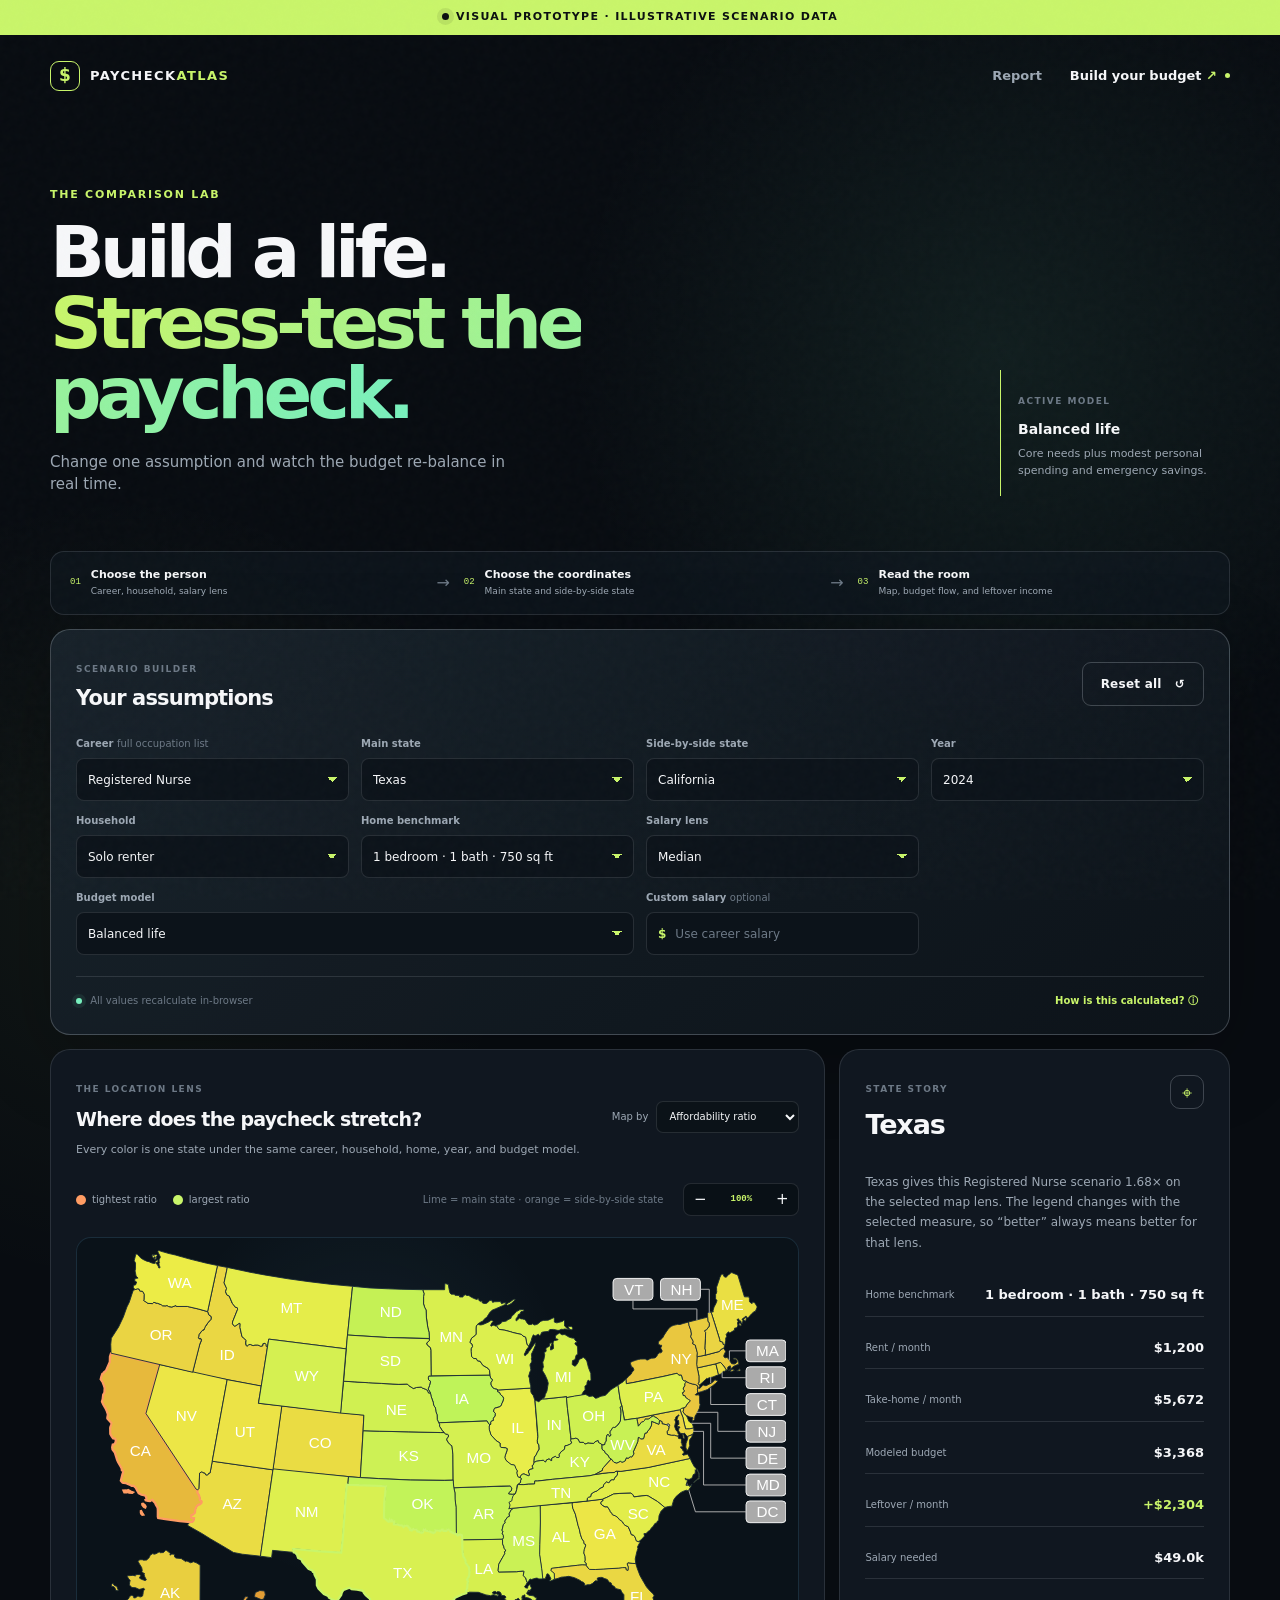
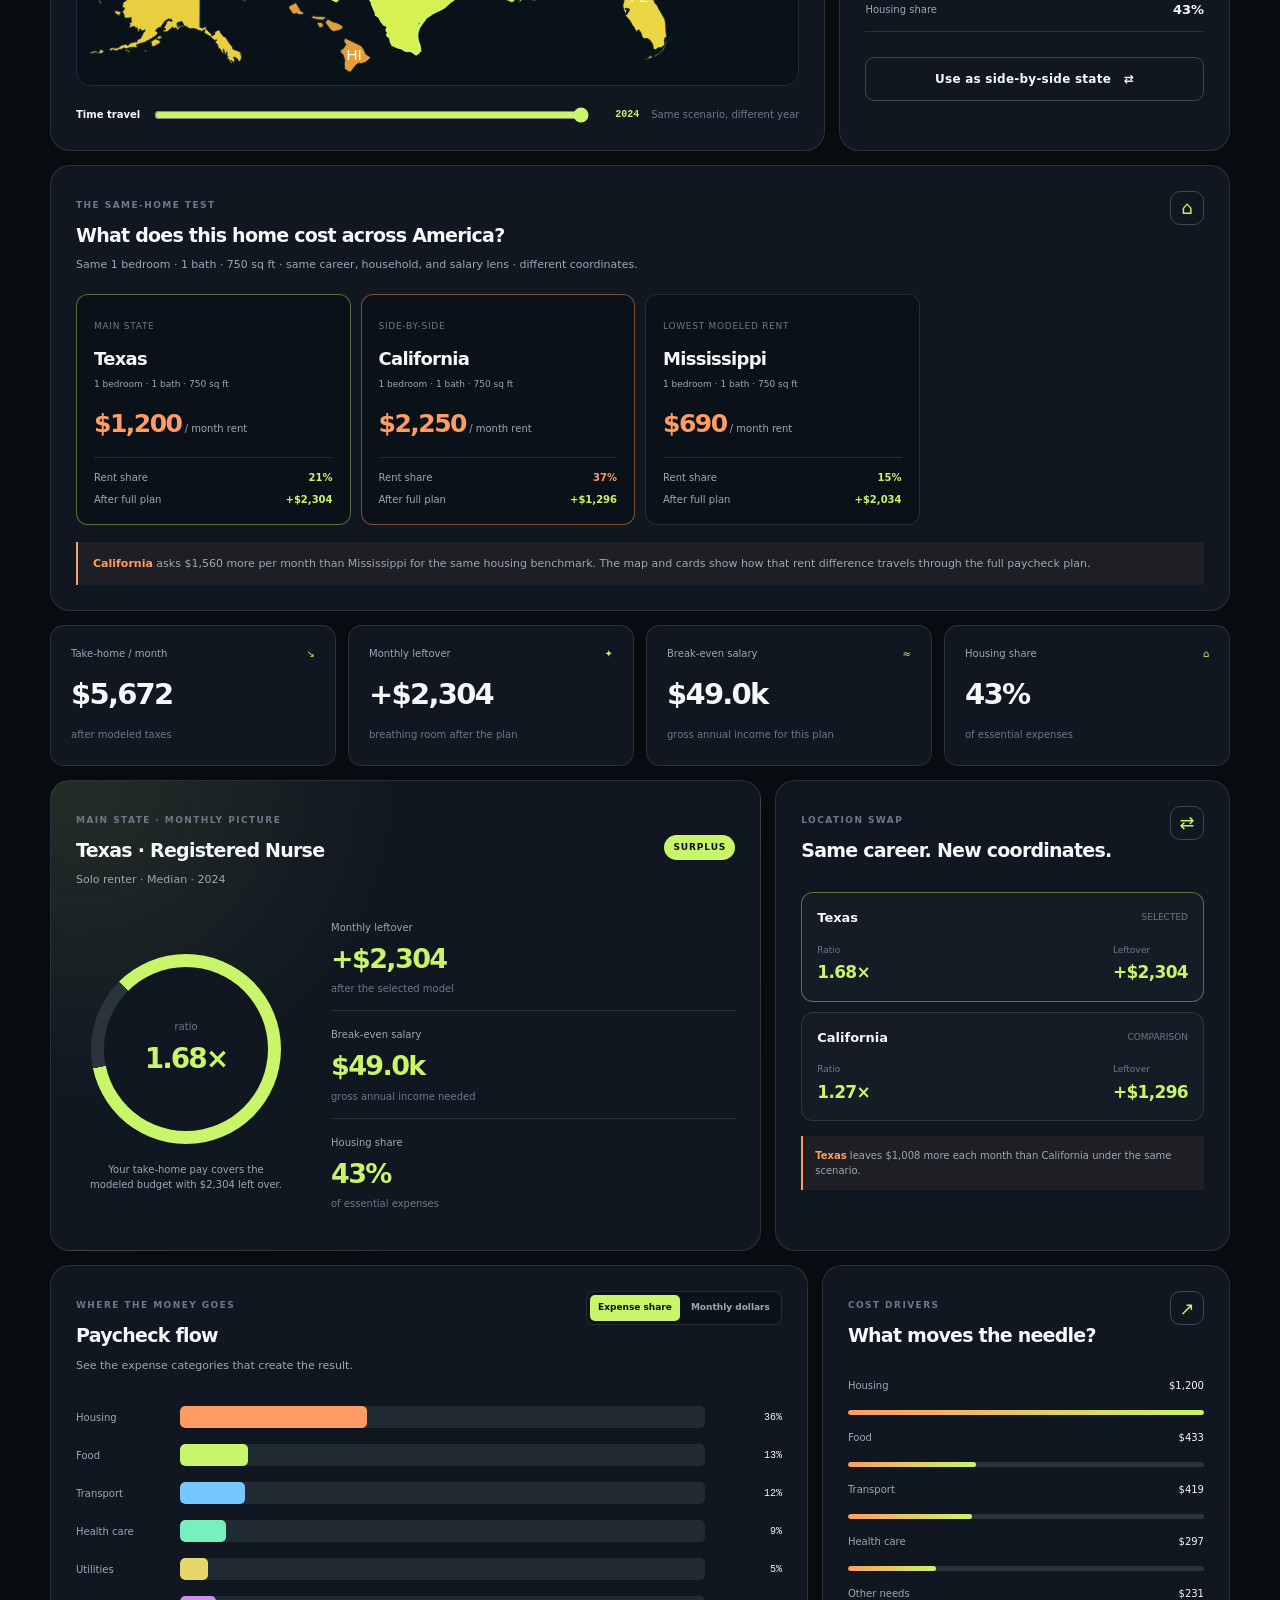
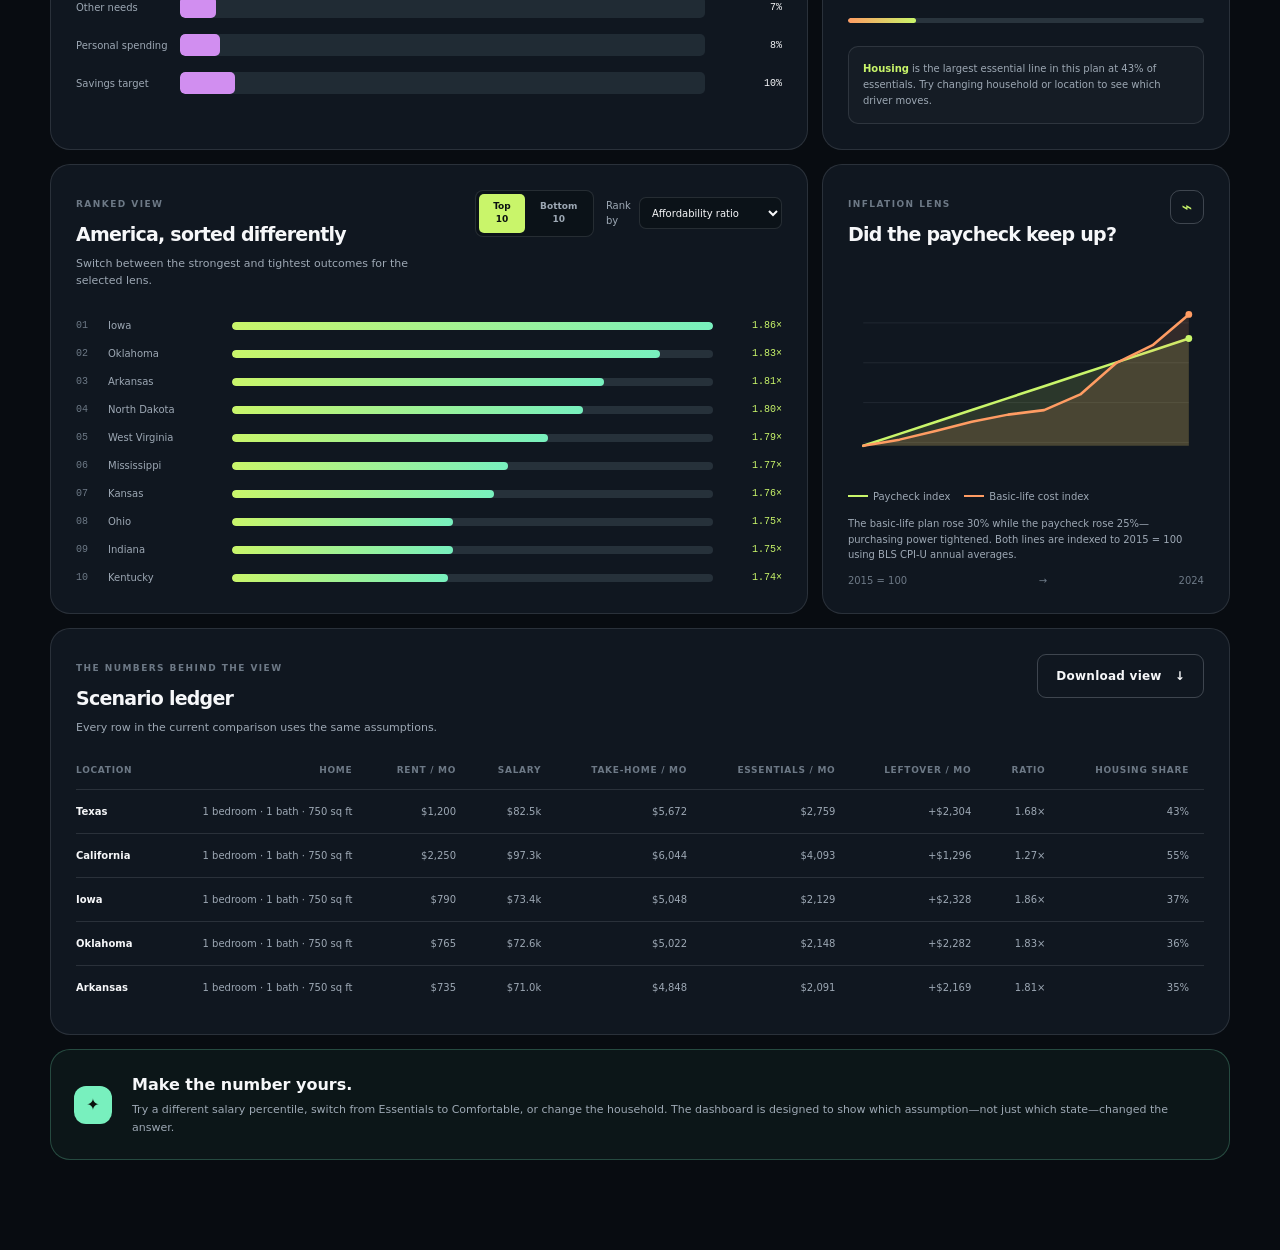
==== commit 17d40b90: "Build validated source-backed affordability panel" ====
--- a/dashboard.html
+++ b/dashboard.html
@@ -35,7 +35,7 @@
       <article class="dash-panel map-panel">
         <div class="panel-top map-panel-top"><div><span class="card-kicker">THE LOCATION LENS</span><h2>Where does the paycheck stretch?</h2><p>Every color is one state under the same career, household, home, year, and budget model.</p></div><label class="inline-select"><span>Map by</span><select id="map-measure"><option value="ratio">Affordability ratio</option><option value="leftover">Monthly leftover</option><option value="required">Salary required</option><option value="price">Price level</option><option value="housing">Housing share</option></select></label></div>
         <div class="map-toolbar"><span><i class="map-legend-dot low"></i> <span id="map-legend-low">tighter budget</span></span><span><i class="map-legend-dot high"></i> <span id="map-legend-high">more breathing room</span></span><span class="map-hint">Lime = main state · orange = side-by-side state</span><div class="map-tools" aria-label="Map zoom controls"><button type="button" id="map-zoom-out" aria-label="Zoom out" title="Zoom out">−</button><button type="button" id="map-zoom-reset" aria-label="Reset map zoom" title="Reset zoom"><span id="map-zoom-value">100%</span></button><button type="button" id="map-zoom-in" aria-label="Zoom in" title="Zoom in">+</button></div></div>
-        <div class="atlas-map" id="atlas-map" aria-label="Interactive prototype map of the United States"><div class="map-tooltip" id="map-tooltip" role="status" aria-live="polite"></div></div>
+        <div class="atlas-map" id="atlas-map" aria-label="Interactive 50-state map of the United States"><div class="map-tooltip" id="map-tooltip" role="status" aria-live="polite"></div></div>
         <div class="map-scrubber"><span class="scrubber-label">Time travel</span><input id="map-year-scrubber" type="range" min="2015" max="2024" step="1" value="2024"><output id="map-year-label">2024</output><span class="scrubber-note">Same scenario, different year</span></div>
       </article>
       <aside class="dash-panel map-story-panel"><div class="panel-top"><div><span class="card-kicker">STATE STORY</span><h2 id="map-selected-state">Texas</h2></div><span class="card-icon">⌖</span></div><p class="map-story-copy" id="map-selected-copy">Click a state to inspect its numbers. Use the button below to make it the side-by-side state.</p><div class="map-story-details" id="map-selected-detail"></div><button class="button button-ghost map-compare-button" id="map-compare-button">Use as side-by-side state <span>⇄</span></button></aside>
@@ -67,7 +67,7 @@
     <section class="dashboard-note"><div class="note-icon">✦</div><div><h3>Make the number yours.</h3><p>Try a different salary percentile, switch from Essentials to Comfortable, or change the household. The dashboard is designed to show which assumption—not just which state—changed the answer.</p></div></section>
   </main>
 
-  <dialog id="assumptions-dialog"><div class="dialog-inner"><button class="dialog-close" id="assumptions-close">×</button><p class="eyebrow">Calculation notes</p><h2>What this model is doing</h2><p>The model combines annual occupation wages, regional price levels, state housing context, CPI-based category changes, and documented household assumptions. The current checkpoint uses illustrative values so the interactions can be tested before the validated source-backed panel is connected.</p><div class="formula-card"><span>Affordability ratio</span><strong>Take-home income ÷ modeled monthly budget</strong></div><div class="formula-card"><span>Monthly leftover</span><strong>Take-home income − modeled monthly budget</strong></div><div class="formula-card"><span>Same-home test</span><strong>Bedroom-specific rent changes by state while bathroom count and square footage define the standardized home profile</strong></div><p class="dialog-small">This is a transparent scenario estimate, not financial advice. Sources, transformations, dropped rows, and assumptions are documented in the project data contract.</p></div></dialog>
+  <dialog id="assumptions-dialog"><div class="dialog-inner"><button class="dialog-close" id="assumptions-close">×</button><p class="eyebrow">Calculation notes</p><h2>What this model is doing</h2><p>The model combines BLS occupation wages, BEA regional price levels, Census ACS housing context, BLS CPI-U category changes, and documented household assumptions. Observed source fields are kept separate from the modeled budget choices so each result can be read as a transparent affordability scenario.</p><div class="formula-card"><span>Affordability ratio</span><strong>Take-home income ÷ modeled monthly budget</strong></div><div class="formula-card"><span>Monthly leftover</span><strong>Take-home income − modeled monthly budget</strong></div><div class="formula-card"><span>Same-home test</span><strong>Bedroom-specific rent changes by state while bathroom count and square footage define the standardized home profile</strong></div><p class="dialog-small">This is a transparent scenario estimate, not financial advice. Sources, transformations, dropped rows, and assumptions are documented in the project data contract.</p></div></dialog>
   <script src="data/prototype-data.js"></script><script src="data/source-data.js"></script><script src="assets/us_map-inline.js"></script><script src="app.js"></script>
 </body>
 </html>
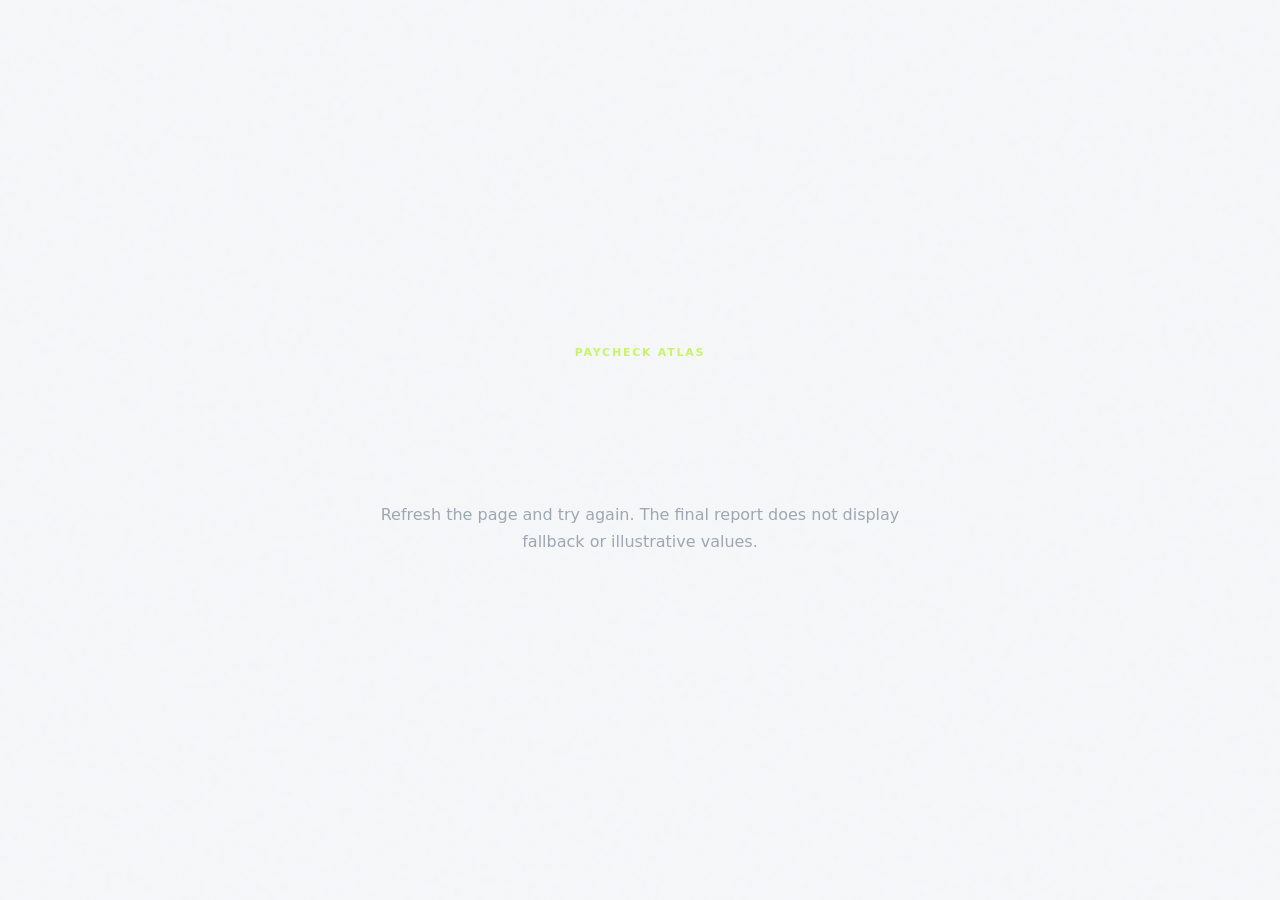
==== commit eeddb7f1: "Remove unavailable source combinations from final views" ====
--- a/dashboard.html
+++ b/dashboard.html
@@ -7,7 +7,7 @@
   <link rel="stylesheet" href="styles.css">
 </head>
 <body data-page="dashboard">
-  <div class="prototype-banner"><span class="pulse-dot"></span><span data-status-label>Visual prototype · illustrative scenario data</span></div>
+  <div class="prototype-banner"><span class="pulse-dot"></span><span data-status-label>Source-backed data · validated panel</span></div>
   <nav class="site-nav shell"><a class="brand" href="index.html"><span class="brand-mark">$</span><span>PAYCHECK<span class="brand-accent">ATLAS</span></span></a><div class="nav-links"><a href="index.html">Report</a><a class="active" href="dashboard.html">Build your budget <span class="arrow">↗</span></a></div></nav>
 
   <main class="dashboard-shell shell">
@@ -25,6 +25,7 @@
         <label class="control-field"><span>Household</span><select id="household-select"></select></label>
         <label class="control-field"><span>Home benchmark</span><select id="housing-select"></select></label>
         <label class="control-field"><span>Salary lens</span><select id="percentile-select"></select></label>
+        <label class="control-field"><span>Paycheck comparison</span><select id="wage-mode-select"><option value="local">Local state wage</option><option value="same-paycheck">Same gross paycheck</option></select></label>
         <label class="control-field control-wide"><span>Budget model</span><select id="mode-select"></select></label>
         <label class="control-field custom-salary-field"><span>Custom salary <em>optional</em></span><div class="input-prefix"><span>$</span><input id="custom-salary" type="number" min="20000" max="300000" step="1000" placeholder="Use career salary"></div></label>
       </div>
@@ -33,7 +34,7 @@
 
     <section class="map-stage">
       <article class="dash-panel map-panel">
-        <div class="panel-top map-panel-top"><div><span class="card-kicker">THE LOCATION LENS</span><h2>Where does the paycheck stretch?</h2><p>Every color is one state under the same career, household, home, year, and budget model.</p></div><label class="inline-select"><span>Map by</span><select id="map-measure"><option value="ratio">Affordability ratio</option><option value="leftover">Monthly leftover</option><option value="required">Salary required</option><option value="price">Price level</option><option value="housing">Housing share</option></select></label></div>
+      <div class="panel-top map-panel-top"><div><span class="card-kicker">THE LOCATION LENS</span><h2>Where does the paycheck stretch?</h2><p>Every color is one state under the same occupation, household, home, year, and budget model. Choose local wages or hold the gross paycheck constant above.</p></div><label class="inline-select"><span>Map by</span><select id="map-measure"><option value="ratio">Affordability ratio</option><option value="leftover">Monthly leftover</option><option value="required">Salary required</option><option value="price">Price level</option><option value="housing">Housing share</option></select></label></div>
         <div class="map-toolbar"><span><i class="map-legend-dot low"></i> <span id="map-legend-low">tighter budget</span></span><span><i class="map-legend-dot high"></i> <span id="map-legend-high">more breathing room</span></span><span class="map-hint">Lime = main state · orange = side-by-side state</span><div class="map-tools" aria-label="Map zoom controls"><button type="button" id="map-zoom-out" aria-label="Zoom out" title="Zoom out">−</button><button type="button" id="map-zoom-reset" aria-label="Reset map zoom" title="Reset zoom"><span id="map-zoom-value">100%</span></button><button type="button" id="map-zoom-in" aria-label="Zoom in" title="Zoom in">+</button></div></div>
         <div class="atlas-map" id="atlas-map" aria-label="Interactive 50-state map of the United States"><div class="map-tooltip" id="map-tooltip" role="status" aria-live="polite"></div></div>
         <div class="map-scrubber"><span class="scrubber-label">Time travel</span><input id="map-year-scrubber" type="range" min="2015" max="2024" step="1" value="2024"><output id="map-year-label">2024</output><span class="scrubber-note">Same scenario, different year</span></div>
@@ -42,14 +43,14 @@
     </section>
 
     <section class="housing-stage">
-      <article class="dash-panel housing-panel"><div class="panel-top"><div><span class="card-kicker">THE SAME-HOME TEST</span><h2>What does this home cost across America?</h2><p id="housing-benchmark-copy">Hold the career, household, and home benchmark constant. Only the coordinates change.</p></div><span class="card-icon">⌂</span></div><div class="housing-cards" id="housing-cards"></div><div class="housing-insight" id="housing-insight"></div></article>
+      <article class="dash-panel housing-panel"><div class="panel-top"><div><span class="card-kicker">THE SAME-HOME TEST</span><h2>What does this home cost across America?</h2><p id="housing-benchmark-copy">Hold the occupation, salary lens, household, and home benchmark constant. Local wage and cost inputs can change by state.</p></div><span class="card-icon">⌂</span></div><div class="housing-cards" id="housing-cards"></div><div class="housing-insight" id="housing-insight"></div></article>
     </section>
 
     <section class="dashboard-kpis" id="dashboard-kpis"></section>
 
     <section class="dashboard-grid top-grid">
       <article class="dash-panel hero-result-panel"><div class="panel-top"><div><span class="card-kicker">MAIN STATE · MONTHLY PICTURE</span><h2 id="result-title">Texas · Registered Nurse</h2><p id="result-subtitle">Solo renter · Median salary · 2024</p></div><div class="result-badge" id="result-badge">SURPLUS</div></div><div class="hero-result-body"><div class="gauge-wrap"><div class="gauge" id="affordability-gauge"><div class="gauge-center"><span>ratio</span><strong id="gauge-value">1.00×</strong></div></div><div class="gauge-caption" id="gauge-caption">Your take-home pay covers the modeled budget.</div></div><div class="result-figures"><div class="result-figure"><span>Monthly leftover</span><strong id="leftover-value">$0</strong><small id="leftover-note">after the selected model</small></div><div class="result-figure"><span>Break-even salary</span><strong id="break-even-value">$0</strong><small>gross annual income needed</small></div><div class="result-figure"><span>Housing share</span><strong id="housing-share-value">0%</strong><small>of essential expenses</small></div></div></div></article>
-      <article class="dash-panel comparison-panel"><div class="panel-top"><div><span class="card-kicker">LOCATION SWAP</span><h2 id="comparison-title">Same career. New coordinates.</h2></div><span class="card-icon">⇄</span></div><div class="compare-cards" id="compare-cards"></div><div class="compare-delta" id="compare-delta"></div></article>
+      <article class="dash-panel comparison-panel"><div class="panel-top"><div><span class="card-kicker">LOCATION SWAP</span><h2 id="comparison-title">Same occupation. New coordinates.</h2></div><span class="card-icon">⇄</span></div><div class="compare-cards" id="compare-cards"></div><div class="compare-delta" id="compare-delta"></div></article>
     </section>
 
     <section class="dashboard-grid chart-grid">
@@ -68,6 +69,6 @@
   </main>
 
   <dialog id="assumptions-dialog"><div class="dialog-inner"><button class="dialog-close" id="assumptions-close">×</button><p class="eyebrow">Calculation notes</p><h2>What this model is doing</h2><p>The model combines BLS occupation wages, BEA regional price levels, Census ACS housing context, BLS CPI-U category changes, and documented household assumptions. Observed source fields are kept separate from the modeled budget choices so each result can be read as a transparent affordability scenario.</p><div class="formula-card"><span>Affordability ratio</span><strong>Take-home income ÷ modeled monthly budget</strong></div><div class="formula-card"><span>Monthly leftover</span><strong>Take-home income − modeled monthly budget</strong></div><div class="formula-card"><span>Same-home test</span><strong>Bedroom-specific rent changes by state while bathroom count and square footage define the standardized home profile</strong></div><p class="dialog-small">This is a transparent scenario estimate, not financial advice. Sources, transformations, dropped rows, and assumptions are documented in the project data contract.</p></div></dialog>
-  <script src="data/prototype-data.js"></script><script src="data/source-data.js"></script><script src="assets/us_map-inline.js"></script><script src="app.js"></script>
+  <script src="data/source-data.js"></script><script src="assets/us_map-inline.js"></script><script src="app.js"></script>
 </body>
 </html>
--- a/styles.css
+++ b/styles.css
@@ -148,6 +148,8 @@
 .gradient-text { background: linear-gradient(102deg, var(--lime), var(--mint)); background-clip: text; -webkit-background-clip: text; color: transparent; }
 .soft-text { color: #7e8a96; }
 .hero-lede { max-width: 540px; margin: 28px 0 34px; color: var(--muted); font-size: 17px; line-height: 1.7; }
+.report-byline { margin: -18px 0 16px; color: var(--lime); font-size: 11px; letter-spacing: .12em; text-transform: uppercase; }
+.report-summary { max-width: 650px; margin: 0 0 28px; padding-left: 16px; border-left: 2px solid var(--orange); color: var(--subtle); font-size: 14px; line-height: 1.75; }
 .hero-actions { display: flex; align-items: center; gap: 24px; }
 .button { display: inline-flex; align-items: center; justify-content: center; gap: 13px; min-height: 44px; padding: 0 18px; border: 0; border-radius: 9px; font-size: 12px; font-weight: 900; letter-spacing: .02em; transition: transform .2s ease, border-color .2s ease, background .2s ease; }
 .button:hover { transform: translateY(-2px); }
@@ -647,6 +649,13 @@
 .trend-area { opacity: .14; }
 .axis-labels, .trend-foot { display: flex; justify-content: space-between; color: var(--subtle); font-size: 10px; }
 .model-grid { display: grid; grid-template-columns: repeat(4, 1fr); gap: 12px; }
+.method-detail { display: grid; grid-template-columns: repeat(2, 1fr); gap: 12px; margin-top: 12px; }
+.method-detail > div { padding: 22px; border: 1px solid var(--line); border-radius: 18px; background: rgba(255,255,255,.025); }
+.method-detail p { margin: 10px 0 0; color: var(--muted); font-size: 13px; line-height: 1.7; }
+.method-detail strong { color: var(--text); }
+.data-load-error { min-height: 100vh; display: grid; place-content: center; padding: 40px; background: var(--ink); color: var(--text); text-align: center; }
+.data-load-error h1 { margin: 12px 0; font-size: clamp(32px, 6vw, 68px); }
+.data-load-error p:last-child { max-width: 520px; margin: 0 auto; color: var(--muted); line-height: 1.7; }
 .model-card { min-height: 195px; padding: 24px; background: transparent; }
 .model-number { color: var(--lime); font-family: ui-monospace, SFMono-Regular, Menlo, monospace; font-size: 11px; }
 .model-card p { margin: 14px 0 0; color: var(--muted); font-size: 12px; line-height: 1.7; }
@@ -983,6 +992,7 @@
   .dashboard-grid, .chart-grid, .lower-grid { grid-template-columns: 1fr; }
   .metric-grid { grid-template-columns: repeat(2, 1fr); }
   .model-grid { grid-template-columns: repeat(2, 1fr); }
+  .method-detail { grid-template-columns: 1fr; }
   .source-strip { grid-template-columns: repeat(2, 1fr); }
   .house-lab-grid { grid-template-columns: 1fr; }
   .evidence-card, .evidence-card-wide { grid-column: span 6; }
@@ -1005,6 +1015,7 @@
   .brand-mark { width: 25px; height: 25px; }
   .hero { display: block; padding: 57px 0 85px; }
   .hero-lede { font-size: 15px; }
+  .report-summary { font-size: 13px; }
   .hero-visual { min-height: 380px; margin-top: 25px; }
   .passport-section { padding-top: 68px; }
   .passport-controls { display: block; }
